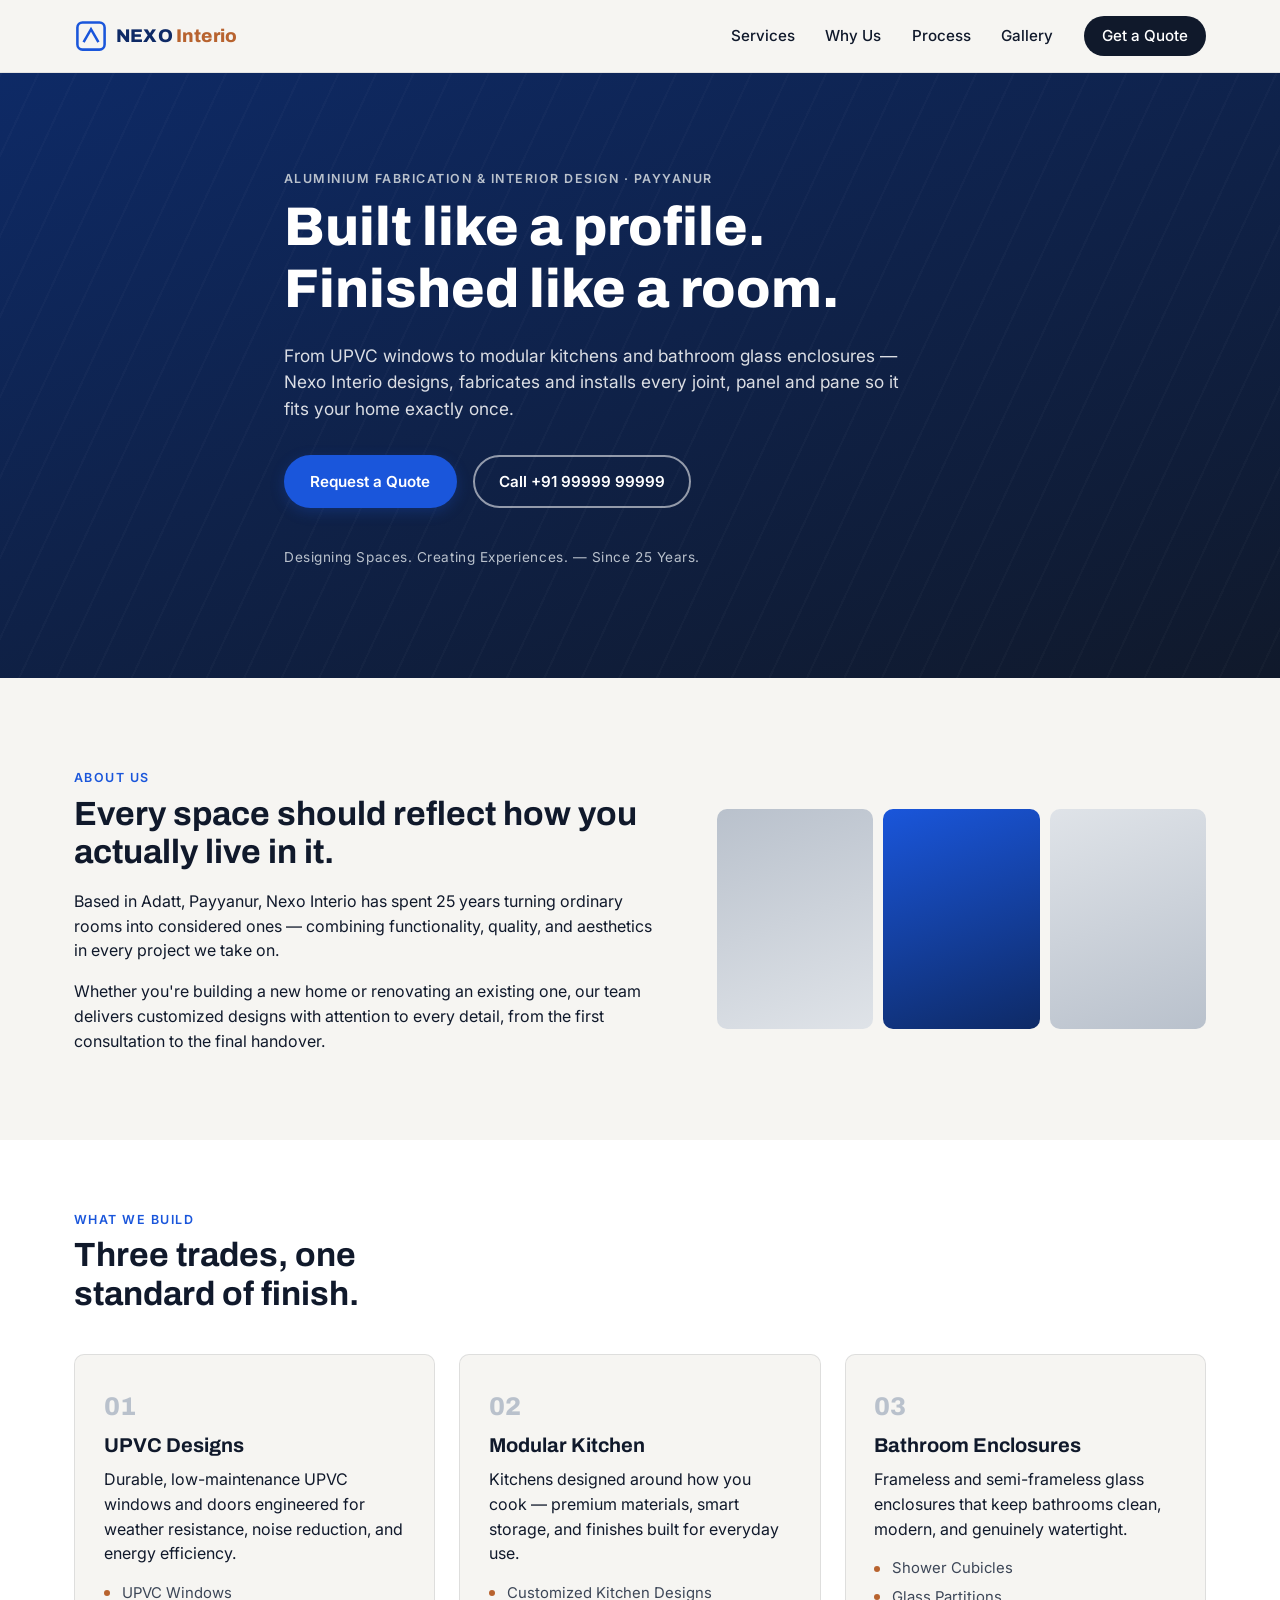
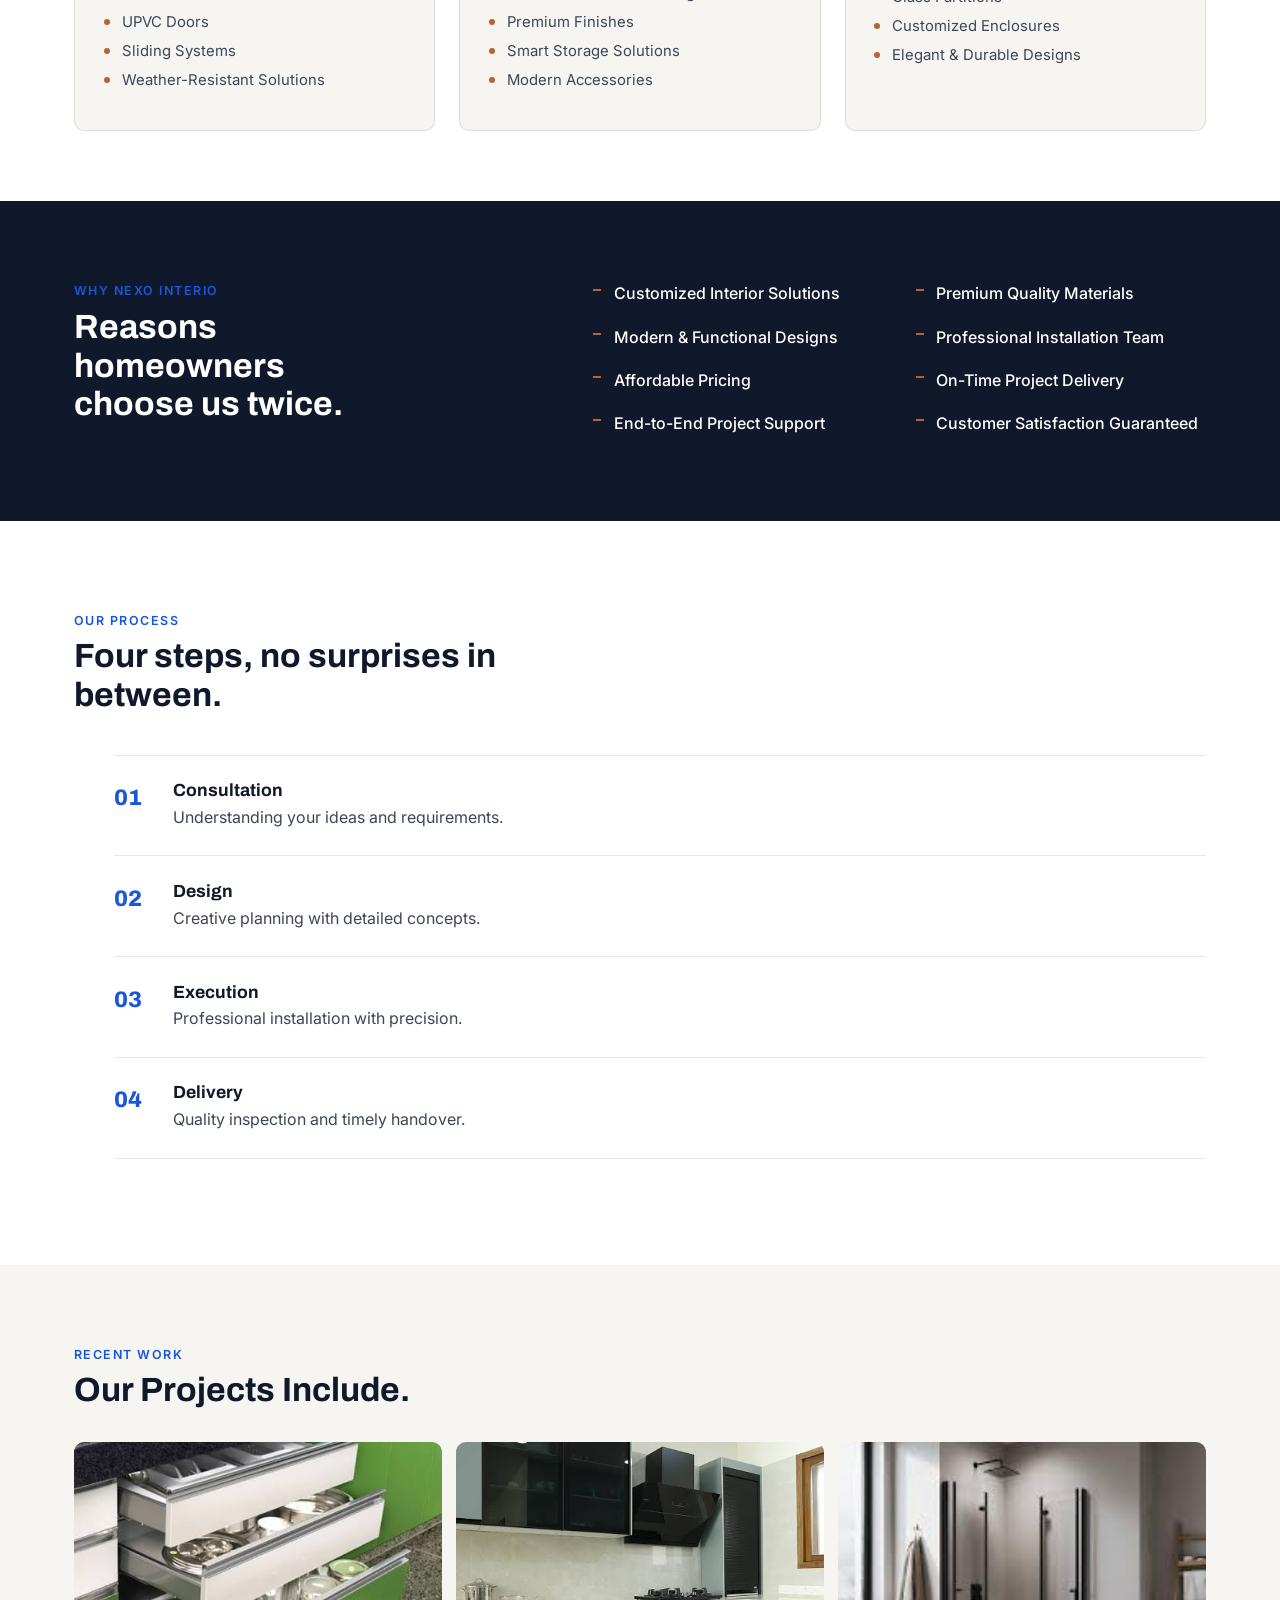
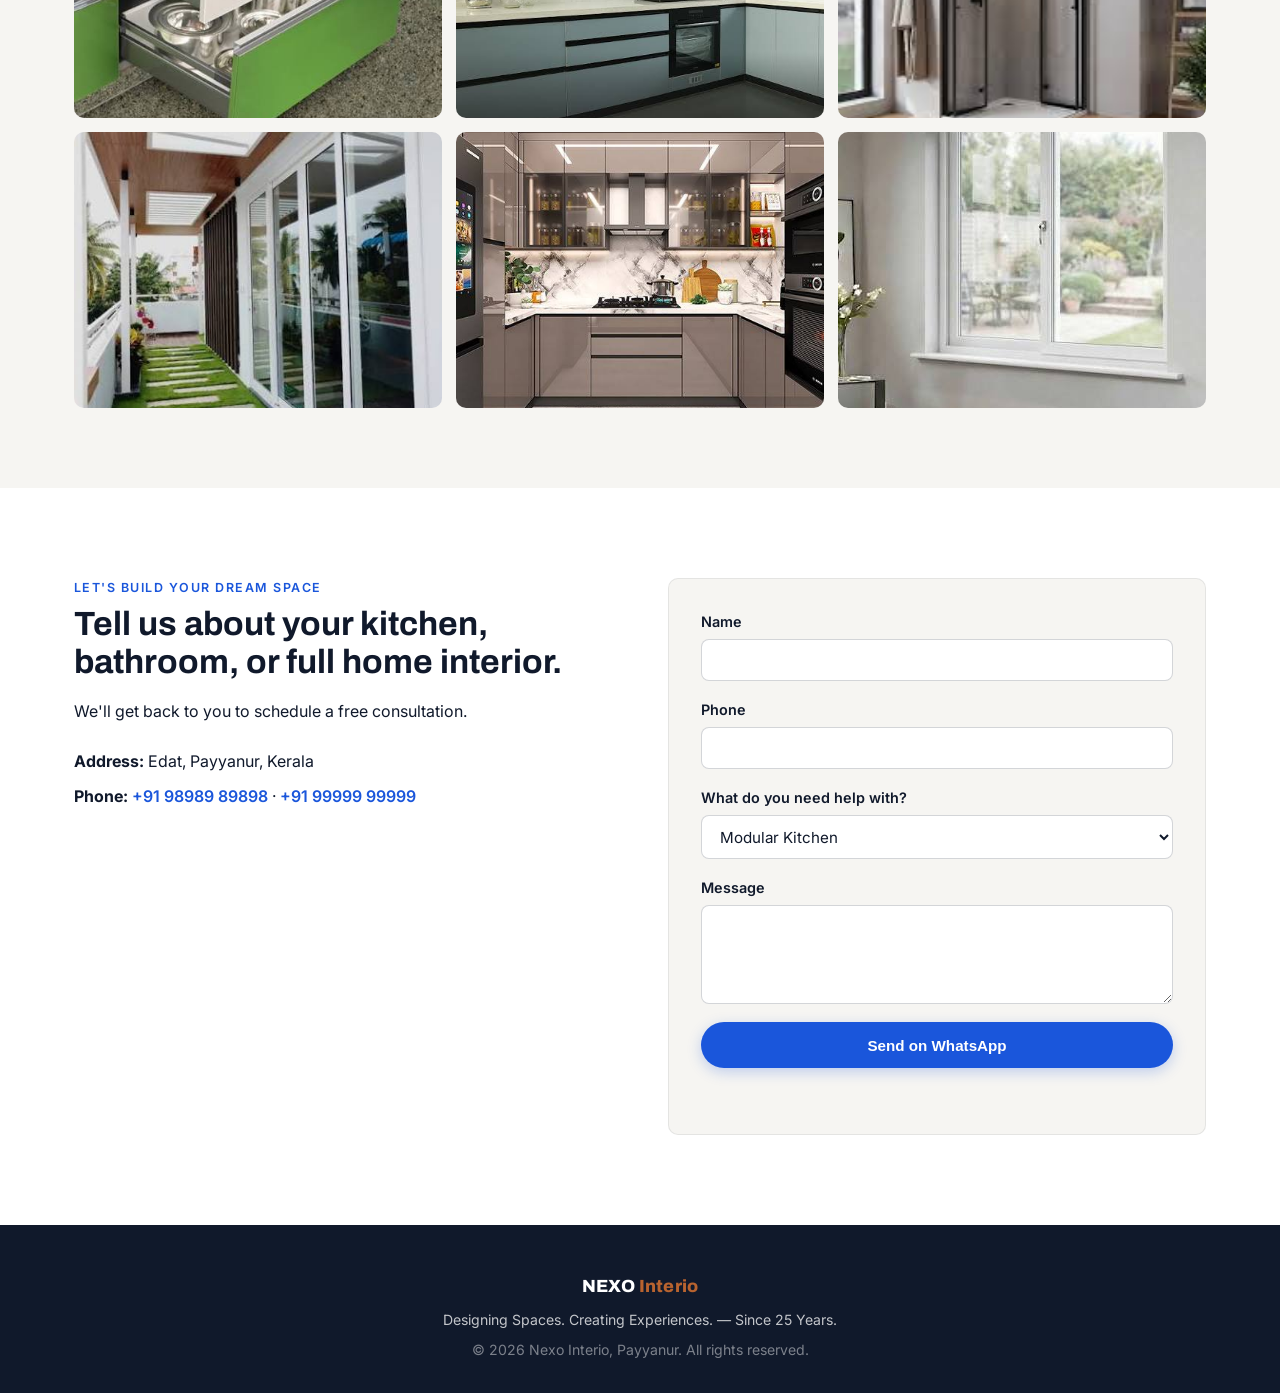
==== index.html @ c97030e2 "initial commit" ====
<!DOCTYPE html>
<html lang="en">

<head>
    <meta charset="UTF-8">
    <meta name="viewport" content="width=device-width, initial-scale=1.0">
    <title>Nexo Interio | Aluminium Fabrication &amp; Interior Solutions, Payyanur</title>
    <meta name="description"
        content="Nexo Interio — UPVC windows &amp; doors, modular kitchens, and bathroom glass enclosures in Payyanur, Kerala. Designing spaces, creating experiences.">
    <link rel="preconnect" href="https://fonts.googleapis.com">
    <link rel="preconnect" href="https://fonts.gstatic.com" crossorigin>
    <link
        href="https://fonts.googleapis.com/css2?family=Archivo:wght@500;700;800&family=Inter:wght@400;500;600&display=swap"
        rel="stylesheet">
    <link rel="stylesheet" href="style.css">
</head>

<body>


    <header class="site-header" id="top">
        <div class="wrap header-inner">
            <a href="#top" class="brand">
                <span class="brand-mark" aria-hidden="true">
                    <svg viewBox="0 0 40 40" width="34" height="34">
                        <rect x="4" y="4" width="32" height="32" rx="6" fill="none" stroke="currentColor"
                            stroke-width="3" />
                        <path d="M12 26 L20 12 L28 26" fill="none" stroke="currentColor" stroke-width="3"
                            stroke-linecap="square" />
                    </svg>
                </span>
                <span class="brand-word">NEXO <em>Interio</em></span>
            </a>

            <nav class="main-nav" id="mainNav">
                <a href="#services">Services</a>
                <a href="#why">Why Us</a>
                <a href="#process">Process</a>
                <a href="#gallery">Gallery</a>
                <a href="#contact" class="nav-cta">Get a Quote</a>
            </nav>

            <button class="nav-toggle" id="navToggle" aria-label="Open menu" aria-expanded="false">
                <span></span><span></span><span></span>
            </button>
        </div>
    </header>


    <section class="hero">
        <div class="hero-extrusion" aria-hidden="true"></div>
        <div class="wrap hero-inner">
            <p class="eyebrow">Aluminium Fabrication &amp; Interior Design · Payyanur</p>
            <h1>Built like a profile.<br>Finished like a room.</h1>
            <p class="hero-sub">From UPVC windows to modular kitchens and bathroom glass enclosures — Nexo Interio
                designs, fabricates and installs every joint, panel and pane so it fits your home exactly once.</p>
            <div class="hero-actions">
                <a href="#contact" class="btn btn-primary">Request a Quote</a>
                <a href="tel:+919999999999" class="btn btn-ghost">Call +91 99999 99999</a>
            </div>
            <p class="hero-tag">Designing Spaces. Creating Experiences. — Since 25 Years.</p>
        </div>
    </section>




    <section class="about" id="about">
        <div class="wrap">
            <div class="about-grid">
                <div class="about-text">
                    <p class="eyebrow">About Us</p>
                    <h2>Every space should reflect how you actually live in it.</h2>
                    <p>Based in Adatt, Payyanur, Nexo Interio has spent 25 years turning ordinary rooms into considered
                        ones — combining functionality, quality, and aesthetics in every project we take on.</p>
                    <p>Whether you're building a new home or renovating an existing one, our team delivers customized
                        designs with attention to every detail, from the first consultation to the final handover.</p>
                </div>
                <div class="about-strip" aria-hidden="true">
                    <div class="strip-block"></div>
                    <div class="strip-block"></div>
                    <div class="strip-block"></div>
                </div>
            </div>
        </div>
    </section>


    <section class="services" id="services">
        <div class="wrap">
            <p class="eyebrow">What We Build</p>
            <h2>Three trades, one standard of finish.</h2>

            <div class="service-cards">
                <article class="service-card">
                    <span class="service-index">01</span>
                    <h3>UPVC Designs</h3>
                    <p>Durable, low-maintenance UPVC windows and doors engineered for weather resistance, noise
                        reduction, and energy efficiency.</p>
                    <ul>
                        <li>UPVC Windows</li>
                        <li>UPVC Doors</li>
                        <li>Sliding Systems</li>
                        <li>Weather-Resistant Solutions</li>
                    </ul>
                </article>

                <article class="service-card">
                    <span class="service-index">02</span>
                    <h3>Modular Kitchen</h3>
                    <p>Kitchens designed around how you cook — premium materials, smart storage, and finishes built for
                        everyday use.</p>
                    <ul>
                        <li>Customized Kitchen Designs</li>
                        <li>Premium Finishes</li>
                        <li>Smart Storage Solutions</li>
                        <li>Modern Accessories</li>
                    </ul>
                </article>

                <article class="service-card">
                    <span class="service-index">03</span>
                    <h3>Bathroom Enclosures</h3>
                    <p>Frameless and semi-frameless glass enclosures that keep bathrooms clean, modern, and genuinely
                        watertight.</p>
                    <ul>
                        <li>Shower Cubicles</li>
                        <li>Glass Partitions</li>
                        <li>Customized Enclosures</li>
                        <li>Elegant &amp; Durable Designs</li>
                    </ul>
                </article>
            </div>
        </div>
    </section>


    <section class="why" id="why">
        <div class="wrap why-grid">
            <div>
                <p class="eyebrow">Why Nexo Interio</p>
                <h2>Reasons homeowners choose us twice.</h2>
            </div>
            <ul class="why-list">
                <li>Customized Interior Solutions</li>
                <li>Premium Quality Materials</li>
                <li>Modern &amp; Functional Designs</li>
                <li>Professional Installation Team</li>
                <li>Affordable Pricing</li>
                <li>On-Time Project Delivery</li>
                <li>End-to-End Project Support</li>
                <li>Customer Satisfaction Guaranteed</li>
            </ul>
        </div>
    </section>


    <section class="process" id="process">
        <div class="wrap">
            <p class="eyebrow">Our Process</p>
            <h2>Four steps, no surprises in between.</h2>
            <ol class="process-list">
                <li>
                    <span class="process-num">01</span>
                    <div>
                        <h3>Consultation</h3>
                        <p>Understanding your ideas and requirements.</p>
                    </div>
                </li>
                <li>
                    <span class="process-num">02</span>
                    <div>
                        <h3>Design</h3>
                        <p>Creative planning with detailed concepts.</p>
                    </div>
                </li>
                <li>
                    <span class="process-num">03</span>
                    <div>
                        <h3>Execution</h3>
                        <p>Professional installation with precision.</p>
                    </div>
                </li>
                <li>
                    <span class="process-num">04</span>
                    <div>
                        <h3>Delivery</h3>
                        <p>Quality inspection and timely handover.</p>
                    </div>
                </li>
            </ol>
        </div>
    </section>


    <section class="gallery" id="gallery">
        <div class="wrap">
            <p class="eyebrow">Recent Work</p>
            <h2>Our Projects Include.</h2>
            <div class="gallery-grid">
                <div class="gallery-item"><img src="assets/images/acccessories.jpeg"
                        alt="UPVC sliding window installation" loading="lazy"></div>
                <div class="gallery-item"><img src="assets/images/modularkitchen.jpeg"
                        alt="Frameless glass shower enclosure" loading="lazy"></div>
                <div class="gallery-item"><img src="assets/images/showerCubicle.jpeg"
                        alt="Modular kitchen with island counter" loading="lazy"></div>
                <div class="gallery-item"><img src="assets/images/slidingdooor.jpeg"
                        alt="UPVC door with matte black hardware" loading="lazy"></div>
                <div class="gallery-item"><img src="assets/images/smartKitxchen.jpeg"
                        alt="Bathroom glass partition detail" loading="lazy"></div>
                <div class="gallery-item"><img src="assets/images/slidigw.jpeg"
                        alt="Kitchen storage and drawer hardware" loading="lazy"></div>
            </div>

        </div>
    </section>


    <section class="contact" id="contact">
        <div class="wrap contact-grid">
            <div class="contact-text">
                <p class="eyebrow">Let's Build Your Dream Space</p>
                <h2>Tell us about your kitchen, bathroom, or full home interior.</h2>
                <p>We'll get back to you to schedule a free consultation.</p>
                <ul class="contact-details">
                    <li><strong>Address:</strong> Edat, Payyanur, Kerala</li>
                    <li><strong>Phone:</strong> <a href="tel:+919898989898">+91 98989 89898</a> · <a
                            href="tel:+919999999999">+91 99999 99999</a></li>
                </ul>
            </div>

            <form class="contact-form" id="contactForm">
                <label>
                    Name
                    <input type="text" name="name" required>
                </label>
                <label>
                    Phone
                    <input type="tel" name="phone" required>
                </label>
                <label>
                    What do you need help with?
                    <select name="service">
                        <option>Modular Kitchen</option>
                        <option>UPVC Windows / Doors</option>
                        <option>Bathroom Enclosure</option>
                        <option>Full Home Interior</option>
                        <option>Aluminium works</option>
                        <option>Fabrication Work</option>
                    </select>
                </label>
                <label>
                    Message
                    <textarea name="message" rows="4"></textarea>
                </label>
                <button type="submit" class="btn btn-primary">Send on WhatsApp</button>
                <p class="form-note" id="formNote"></p>
            </form>
        </div>
    </section>


    <footer class="site-footer">
        <div class="wrap footer-inner">
            <span class="brand-word">NEXO <em>Interio</em></span>
            <p>Designing Spaces. Creating Experiences. — Since 25 Years.</p>
            <p class="footer-copy">&copy; <span id="year"></span> Nexo Interio, Payyanur. All rights reserved.</p>
        </div>
    </footer>

    <script src="script.js"></script>
</body>

</html>
---- style.css ----
:root {
    --ink: #10192B;
    --blue: #1A56DB;
    --blue-deep: #0E2A66;
    --silver: #B9C1CC;
    --paper: #F6F5F2;
    --copper: #B8632F;

    --font-display: 'Archivo', sans-serif;
    --font-body: 'Inter', sans-serif;

    --wrap: 1180px;
    --radius: 10px;
}

*,
*::before,
*::after {
    box-sizing: border-box;
}

html {
    scroll-behavior: smooth;

}

body {
    margin: 0;
    font-family: var(--font-body);
    color: var(--ink);
    background: var(--paper);
    line-height: 1.55;

}

img {
    max-width: 100%;
    display: block;
    height: auto;
}

a {
    color: inherit;
}

ul {
    margin: 0;
    padding: 0;
    list-style: none;
}

h1,
h2,
h3 {
    font-family: var(--font-display);
    line-height: 1.15;
    margin: 0 0 .5em;
}

p {
    margin: 0 0 1em;
}

.wrap {
    max-width: var(--wrap);
    margin: 0 auto;
    padding: 0 24px;
    width: 100%;
}

.eyebrow {
    text-transform: uppercase;
    letter-spacing: .12em;
    font-size: .78rem;
    font-weight: 600;
    color: var(--blue);
    margin-bottom: .6em;
}


@media (prefers-reduced-motion: reduce) {
    html {
        scroll-behavior: auto;
    }

    * {
        animation: none !important;
        transition: none !important;
    }
}


.btn {
    display: inline-flex;
    align-items: center;
    justify-content: center;
    gap: .5em;
    padding: .85em 1.6em;
    border-radius: 999px;
    font-weight: 600;
    font-size: .95rem;
    text-decoration: none;
    border: 2px solid transparent;
    cursor: pointer;
    transition: all .25s cubic-bezier(0.16, 1, 0.3, 1);
}

.btn:focus-visible {
    outline: 3px solid var(--copper);
    outline-offset: 2px;
}

.btn-primary {
    background: var(--blue);
    color: #fff;
    box-shadow: 0 4px 14px rgba(26, 86, 219, 0.25);
}

.btn-primary:hover {
    background: var(--blue-deep);
    transform: translateY(-2px);
    box-shadow: 0 6px 20px rgba(26, 86, 219, 0.4);
}

.btn-primary:active {
    transform: translateY(0);
}

.btn-ghost {
    border-color: rgba(255, 255, 255, .55);
    color: #fff;
}

.btn-ghost:hover {
    background: rgba(255, 255, 255, .12);
    transform: translateY(-2px);
}


.site-header {
    position: sticky;
    top: 0;
    z-index: 1000;
    background: rgba(246, 245, 242, .92);
    backdrop-filter: blur(8px);
    border-bottom: 1px solid rgba(16, 25, 43, .08);
    transition: padding .3s ease;
}

.header-inner {
    display: flex;
    align-items: center;
    justify-content: space-between;
    height: 72px;
}

.brand {
    display: flex;
    align-items: center;
    gap: .5em;
    text-decoration: none;
    color: var(--blue-deep);
    transition: transform .2s ease;
}

.brand:hover {
    transform: scale(1.02);
}

.brand-mark {
    display: flex;
    color: var(--blue);
}

.brand-word {
    font-family: var(--font-display);
    font-weight: 800;
    font-size: 1.15rem;
    letter-spacing: .01em;
}

.brand-word em {
    font-style: normal;
    color: var(--copper);
}

.main-nav {
    display: flex;
    align-items: center;
    gap: 2em;
    font-weight: 500;
    font-size: .95rem;
}

.main-nav a {
    text-decoration: none;
}

.main-nav a:not(.nav-cta) {
    position: relative;
}

.main-nav a:not(.nav-cta)::after {
    content: '';
    position: absolute;
    left: 0;
    right: 0;
    bottom: -6px;
    height: 2px;
    background: var(--copper);
    transform: scaleX(0);
    transform-origin: left;
    transition: transform .2s ease;
}

.main-nav a:not(.nav-cta):hover::after {
    transform: scaleX(1);
}

.nav-cta {
    background: var(--ink);
    color: #fff;
    padding: .55em 1.2em;
    border-radius: 999px;
    transition: background .2s ease, transform .2s ease;
}

.nav-cta:hover {
    background: var(--blue-deep);
    transform: translateY(-1px);
}

.nav-toggle {
    display: none;
    flex-direction: column;
    justify-content: center;
    gap: 5px;
    width: 40px;
    height: 40px;
    background: none;
    border: none;
    cursor: pointer;
}

.nav-toggle span {
    display: block;
    height: 2px;
    background: var(--ink);
    border-radius: 2px;
    transition: transform .2s ease, opacity .2s ease;
}


.nav-toggle[aria-expanded="true"] span:nth-child(1) {
    transform: translateY(7px) rotate(45deg);
}

.nav-toggle[aria-expanded="true"] span:nth-child(2) {
    opacity: 0;
}

.nav-toggle[aria-expanded="true"] span:nth-child(3) {
    transform: translateY(-7px) rotate(-45deg);
}

.hero {
    position: relative;
    background: linear-gradient(160deg, var(--blue-deep) 0%, var(--ink) 100%);
    color: #fff;
    overflow: hidden;
    padding: 96px 0 110px;
}

.hero-extrusion {
    position: absolute;
    inset: 0;
    pointer-events: none;
    opacity: .4;
    background:
        repeating-linear-gradient(115deg,
            rgba(255, 255, 255, .05) 0px,
            rgba(255, 255, 255, .05) 2px,
            transparent 2px,
            transparent 34px);
    animation: bgShift 15s linear infinite alternate;
}

@keyframes bgShift {
    0% {
        transform: translateY(0);
    }

    100% {
        transform: translateY(-15px);
    }
}

.hero-inner {
    position: relative;
    max-width: 760px;
    animation: fadeInUp 0.8s ease-out;
}

.hero .eyebrow {
    color: var(--silver);
}

.hero h1 {
    font-size: clamp(2.1rem, 5vw, 3.4rem);
    font-weight: 800;
    margin-bottom: .4em;
}

.hero-sub {
    font-size: 1.08rem;
    color: rgba(255, 255, 255, .85);
    max-width: 56ch;
}

.hero-actions {
    display: flex;
    flex-wrap: wrap;
    gap: 1em;
    margin: 2em 0 2.4em;
}

.hero-tag {
    font-size: .85rem;
    color: var(--silver);
    letter-spacing: .04em;
    margin: 0;
}

.about {
    padding: 90px 0 70px;
}

.about-grid {
    display: grid;
    grid-template-columns: 1.2fr 1fr;
    gap: 3.5em;
    align-items: center;
}

.about-text h2 {
    font-size: clamp(1.6rem, 3vw, 2.1rem);
}

.about-strip {
    display: grid;
    grid-template-columns: repeat(3, 1fr);
    gap: 10px;
    height: 220px;
}

.strip-block {
    border-radius: var(--radius);
    background: linear-gradient(160deg, var(--silver), #dfe3e8);
    transition: transform 0.3s ease;
}

.strip-block:hover {
    transform: translateY(-5px);
}

.strip-block:nth-child(2) {
    background: linear-gradient(160deg, var(--blue), var(--blue-deep));
}

.strip-block:nth-child(3) {
    background: linear-gradient(160deg, #dfe3e8, var(--silver));
}

.services {
    padding: 70px 0;
    background: #fff;
}

.services h2 {
    font-size: clamp(1.6rem, 3vw, 2.1rem);
    max-width: 20ch;
}

.service-cards {
    display: grid;
    grid-template-columns: repeat(3, 1fr);
    gap: 24px;
    margin-top: 2.5em;
}

.service-card {
    border: 1px solid rgba(16, 25, 43, .1);
    border-radius: var(--radius);
    padding: 2em 1.8em;
    background: var(--paper);
    transition: all .3s cubic-bezier(0.16, 1, 0.3, 1);
}

.service-card:hover {
    border-color: var(--blue);
    transform: translateY(-6px);
    box-shadow: 0 12px 24px rgba(16, 25, 43, 0.08);
}

.service-index {
    font-family: var(--font-display);
    font-weight: 800;
    font-size: 1.6rem;
    color: var(--silver);
    display: block;
    margin-bottom: .3em;
    transition: color .3s ease;
}

.service-card:hover .service-index {
    color: var(--blue);
}

.service-card h3 {
    font-size: 1.25rem;
}

.service-card ul {
    margin-top: 1em;
}

.service-card li {
    padding-left: 1.2em;
    position: relative;
    margin-bottom: .4em;
    font-size: .93rem;
    color: #3c4657;
}

.service-card li::before {
    content: '';
    position: absolute;
    left: 0;
    top: .55em;
    width: 6px;
    height: 6px;
    background: var(--copper);
    border-radius: 50%;
}

.why {
    padding: 80px 0;
    background: var(--ink);
    color: #fff;
}

.why-grid {
    display: grid;
    grid-template-columns: 1fr 1.3fr;
    gap: 3em;
}

.why h2 {
    font-size: clamp(1.6rem, 3vw, 2.1rem);
    max-width: 14ch;
}

.why-list {
    display: grid;
    grid-template-columns: repeat(2, 1fr);
    gap: .9em 2em;
}

.why-list li {
    padding-left: 1.3em;
    position: relative;
    font-weight: 500;
    transition: transform .2s ease;
}

.why-list li:hover {
    transform: translateX(4px);
    color: #fff;
}

.why-list li::before {
    content: '';
    position: absolute;
    left: 0;
    top: .5em;
    width: 8px;
    height: 2px;
    background: var(--copper);
}

.process {
    padding: 90px 0;
    background: #fff;
}

.process h2 {
    font-size: clamp(1.6rem, 3vw, 2.1rem);
    max-width: 22ch;
}

.process-list {
    margin-top: 2.5em;
    display: grid;
    gap: 0;
}

.process-list li {
    display: flex;
    gap: 1.6em;
    align-items: flex-start;
    padding: 1.6em 0;
    border-top: 1px solid rgba(16, 25, 43, .1);
    transition: background .2s ease, padding-left .2s ease;
}

.process-list li:hover {
    background: rgba(246, 245, 242, 0.5);
    padding-left: 10px;
}

.process-list li:last-child {
    border-bottom: 1px solid rgba(16, 25, 43, .1);
}

.process-num {
    font-family: var(--font-display);
    font-weight: 800;
    color: var(--blue);
    font-size: 1.4rem;
    min-width: 2.4ch;
}

.process-list h3 {
    font-size: 1.1rem;
    margin-bottom: .2em;
}

.process-list p {
    margin: 0;
    color: #3c4657;
}

.gallery {
    padding: 80px 0;
    background: var(--paper);
}

.gallery h2 {
    font-size: clamp(1.6rem, 3vw, 2.1rem);
}

.gallery-grid {
    margin-top: 2em;
    display: grid;
    grid-template-columns: repeat(3, 1fr);
    gap: 14px;
}

.gallery-item {
    aspect-ratio: 4 / 3;
    border-radius: var(--radius);
    overflow: hidden;
    background: var(--silver);
}

.gallery-item img {
    width: 100%;
    height: 100%;
    object-fit: cover;
    transition: transform 0.4s ease;
}

.gallery-item:hover img {
    transform: scale(1.05);
}

.gallery-note {
    margin-top: 1.4em;
    font-size: .85rem;
    color: #6b7280;
}

.gallery-note code {
    background: #eceae4;
    padding: .1em .4em;
    border-radius: 4px;
}

.contact {
    padding: 90px 0;
    background: #fff;
}

.contact-grid {
    display: grid;
    grid-template-columns: 1fr 1fr;
    gap: 3.5em;
}

.contact-text h2 {
    font-size: clamp(1.6rem, 3vw, 2.1rem);
}

.contact-details {
    margin-top: 1.6em;
}

.contact-details li {
    margin-bottom: .6em;
}

.contact-details a {
    text-decoration: none;
    color: var(--blue);
    font-weight: 600;
}

.contact-form {
    display: grid;
    gap: 1.1em;
    background: var(--paper);
    padding: 2em;
    border-radius: var(--radius);
    border: 1px solid rgba(16, 25, 43, .08);
}

.contact-form label {
    display: grid;
    gap: .4em;
    font-size: .9rem;
    font-weight: 600;
    color: var(--ink);
}

.contact-form input,
.contact-form select,
.contact-form textarea {
    font-family: var(--font-body);
    font-size: .95rem;
    padding: .7em .9em;
    border-radius: 8px;
    border: 1px solid rgba(16, 25, 43, .18);
    background: #fff;
    color: var(--ink);
    resize: vertical;
    transition: border-color .2s ease, box-shadow .2s ease;
}

.contact-form input:focus,
.contact-form select:focus,
.contact-form textarea:focus {
    outline: none;
    border-color: var(--blue);
    box-shadow: 0 0 0 3px rgba(26, 86, 219, 0.15);
}

.form-note {
    font-size: .85rem;
    color: var(--blue-deep);
    min-height: 1.2em;
    margin: 0;
}

.site-footer {
    background: var(--ink);
    color: rgba(255, 255, 255, .75);
    padding: 3em 0 2em;
    text-align: center;
}

.footer-inner .brand-word {
    color: #fff;
    font-size: 1.1rem;
}

.footer-inner .brand-word em {
    color: var(--copper);
}

.footer-inner p {
    margin: .6em 0 0;
    font-size: .88rem;
}

.footer-copy {
    opacity: .6;
}

.reveal {
    opacity: 0;
    transform: translateY(24px);
    transition: opacity 0.6s ease-out, transform 0.6s ease-out;
}

.reveal.active {
    opacity: 1;
    transform: translateY(0);
}

@keyframes fadeInUp {
    from {
        opacity: 0;
        transform: translateY(20px);
    }

    to {
        opacity: 1;
        transform: translateY(0);
    }
}

@media (max-width: 900px) {

    .about-grid,
    .why-grid,
    .contact-grid {
        grid-template-columns: 1fr;
        gap: 2em;
    }

    .service-cards {
        grid-template-columns: 1fr 1fr;
    }

    .why-list {
        grid-template-columns: 1fr;
    }

    .gallery-grid {
        grid-template-columns: 1fr 1fr;
    }
}

@media (max-width: 700px) {
    .wrap {
        padding: 0 16px;

    }

    .main-nav {
        position: absolute;
        top: 72px;
        left: 0;
        right: 0;
        background: var(--paper);
        flex-direction: column;
        align-items: flex-start;
        gap: 0;
        padding: 0 20px;
        max-height: 0;
        overflow: hidden;
        border-bottom: 1px solid rgba(16, 25, 43, .08);
        transition: max-height .3s cubic-bezier(0.16, 1, 0.3, 1), padding .3s ease;
    }

    .main-nav.open {
        max-height: 340px;
        padding: 16px 20px 24px;
    }

    .main-nav a {
        padding: .7em 0;
        width: 100%;
        border-bottom: 1px solid rgba(16, 25, 43, .05);
    }

    .nav-cta {
        margin-top: .8em;
        text-align: center;
        border-bottom: none;
    }

    .nav-toggle {
        display: flex;
    }

    .hero {
        padding: 60px 0 70px;
    }

    .about,
    .services,
    .why,
    .process,
    .gallery,
    .contact {
        padding: 50px 0;
    }

    .service-cards {
        grid-template-columns: 1fr;
    }

    .about-strip {
        height: 160px;
    }

    .contact-form {
        padding: 1.25em;
    }
}

@media (max-width: 480px) {
    .gallery-grid {
        grid-template-columns: 1fr;
    }

    .hero-actions {
        flex-direction: column;
    }

    .btn {
        width: 100%;
    }
}
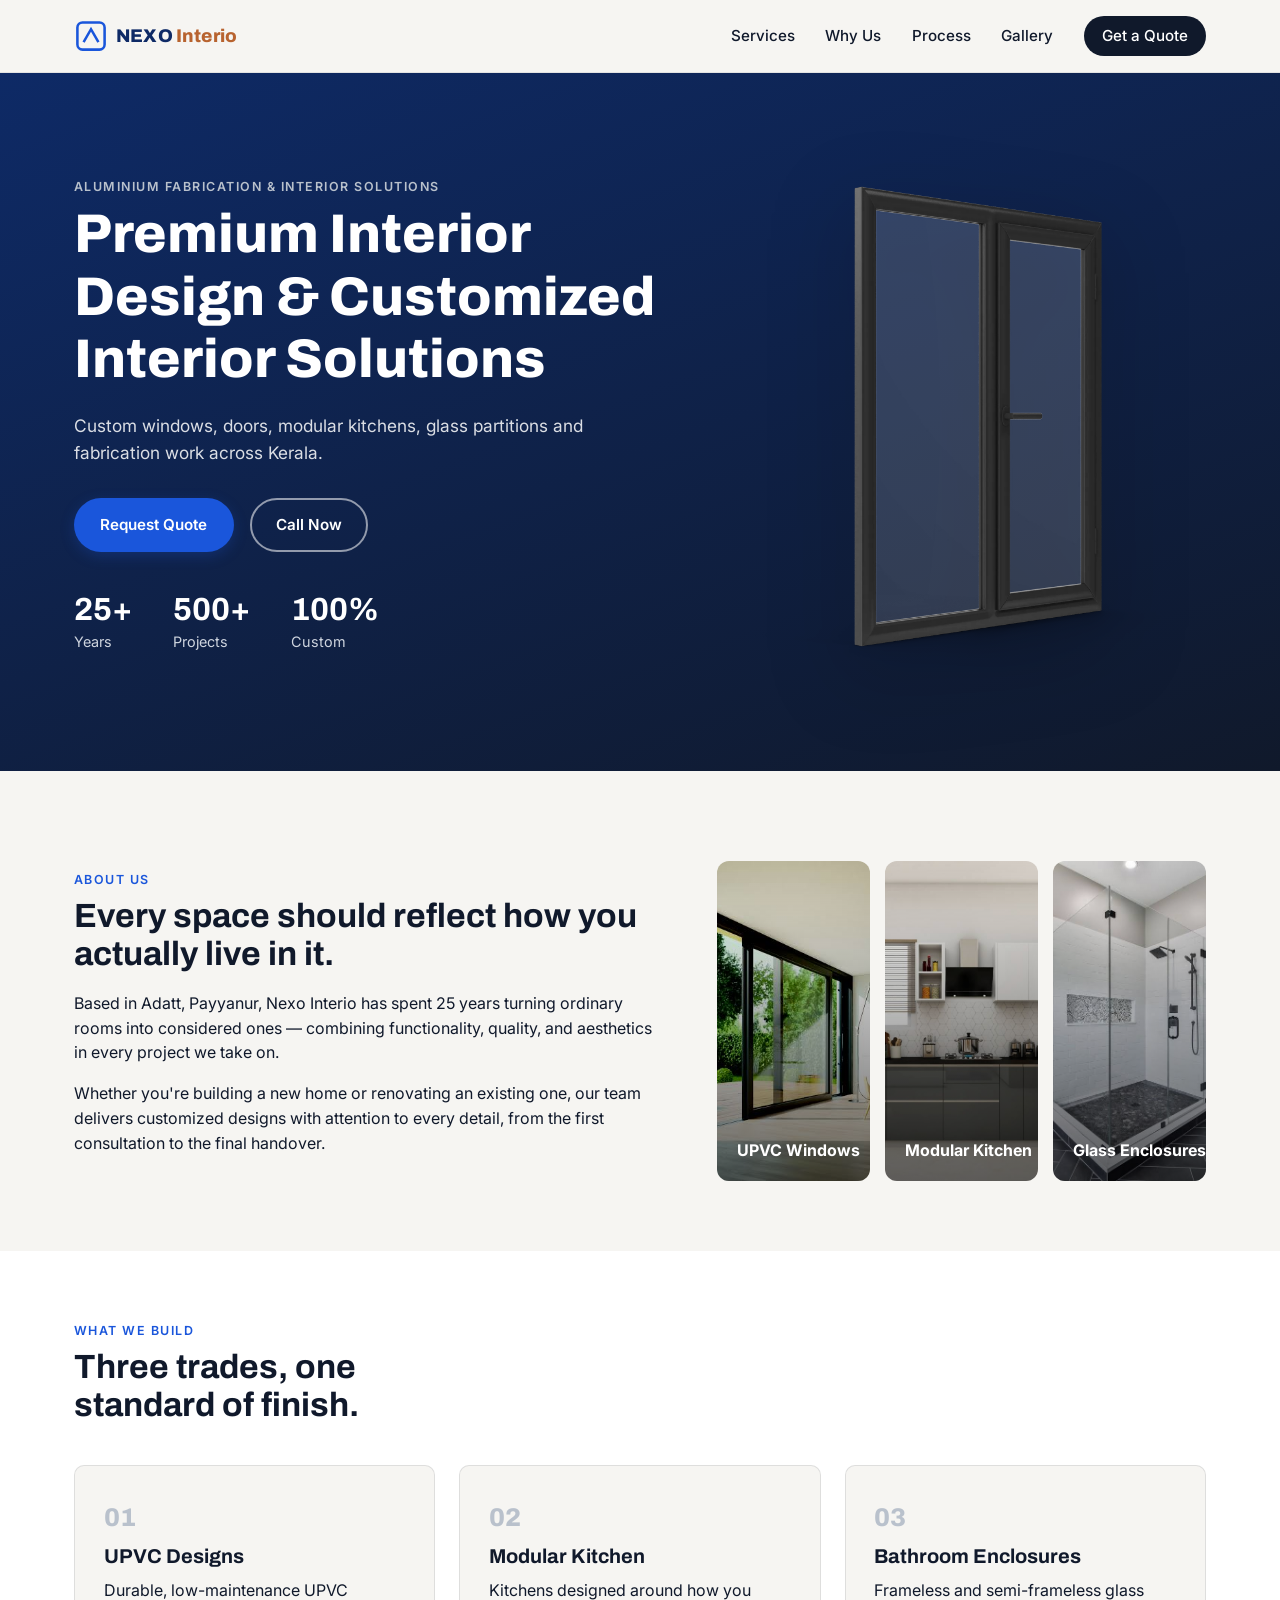
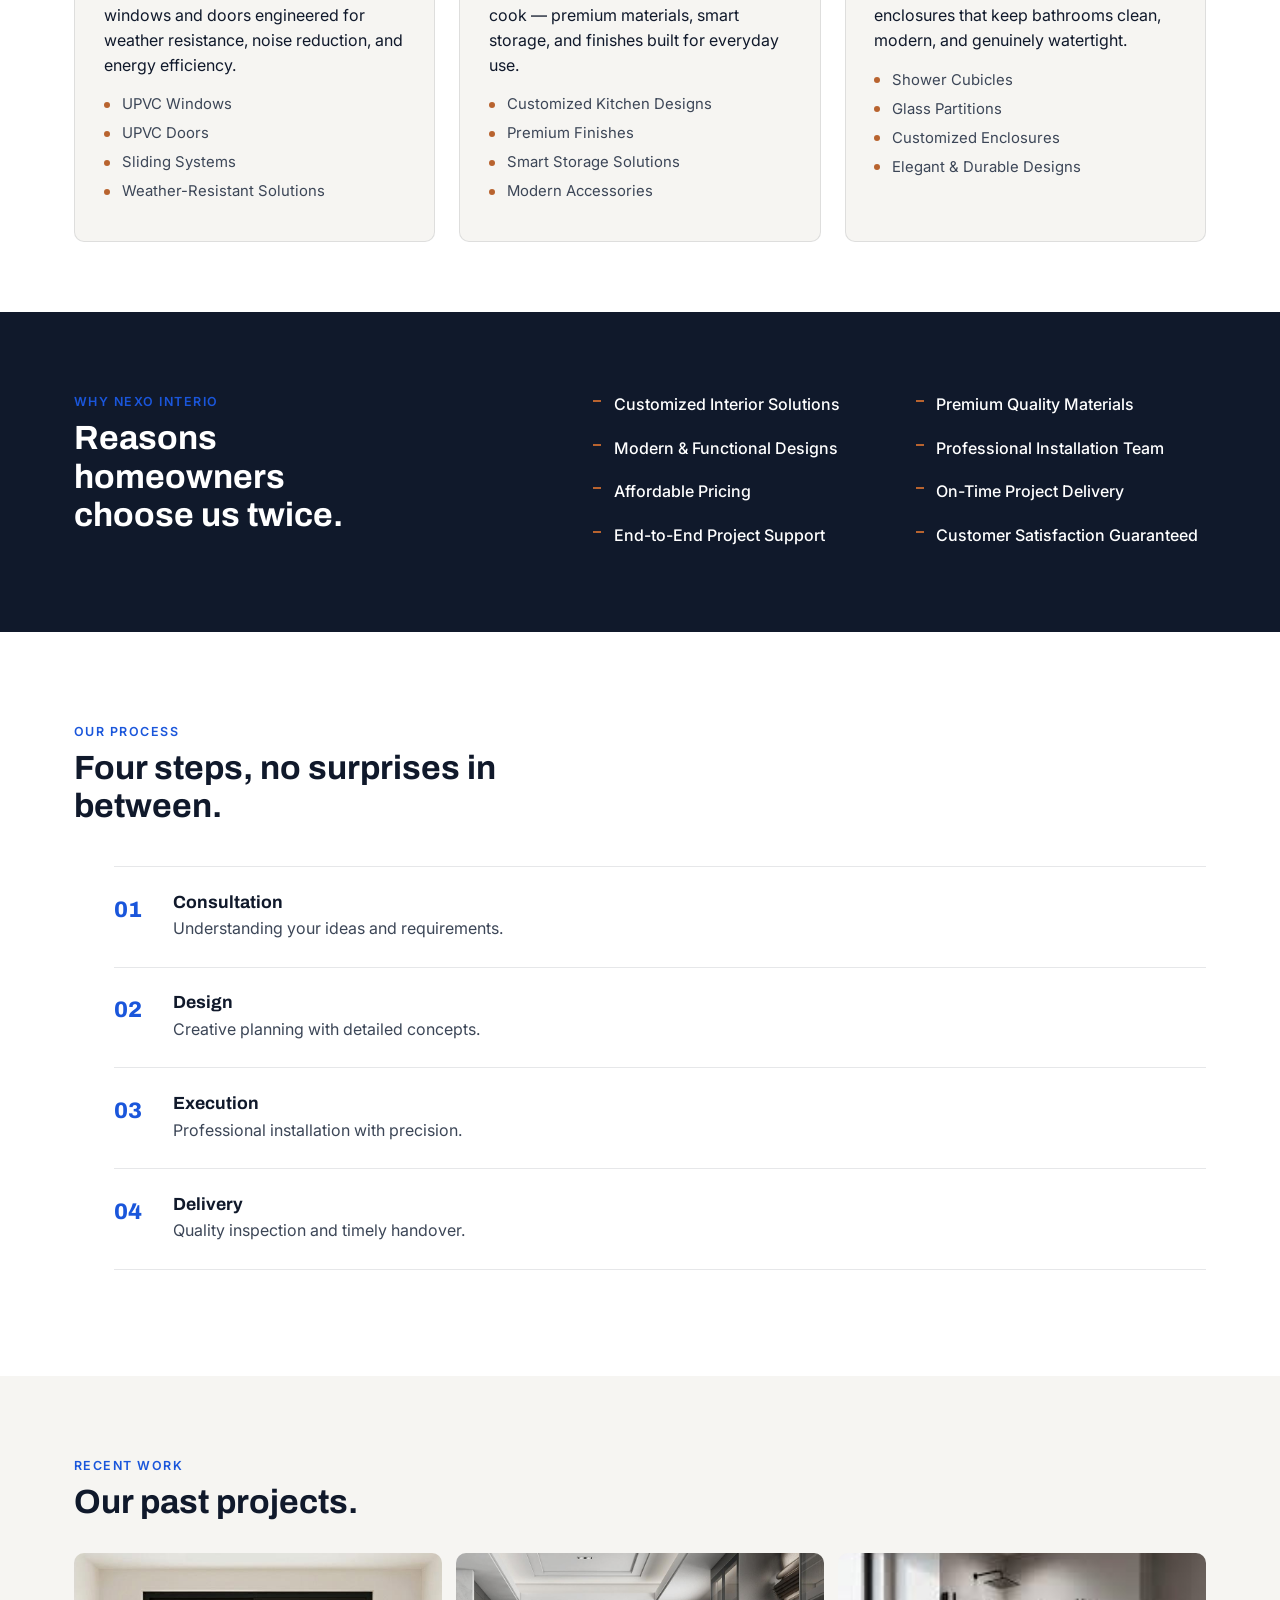
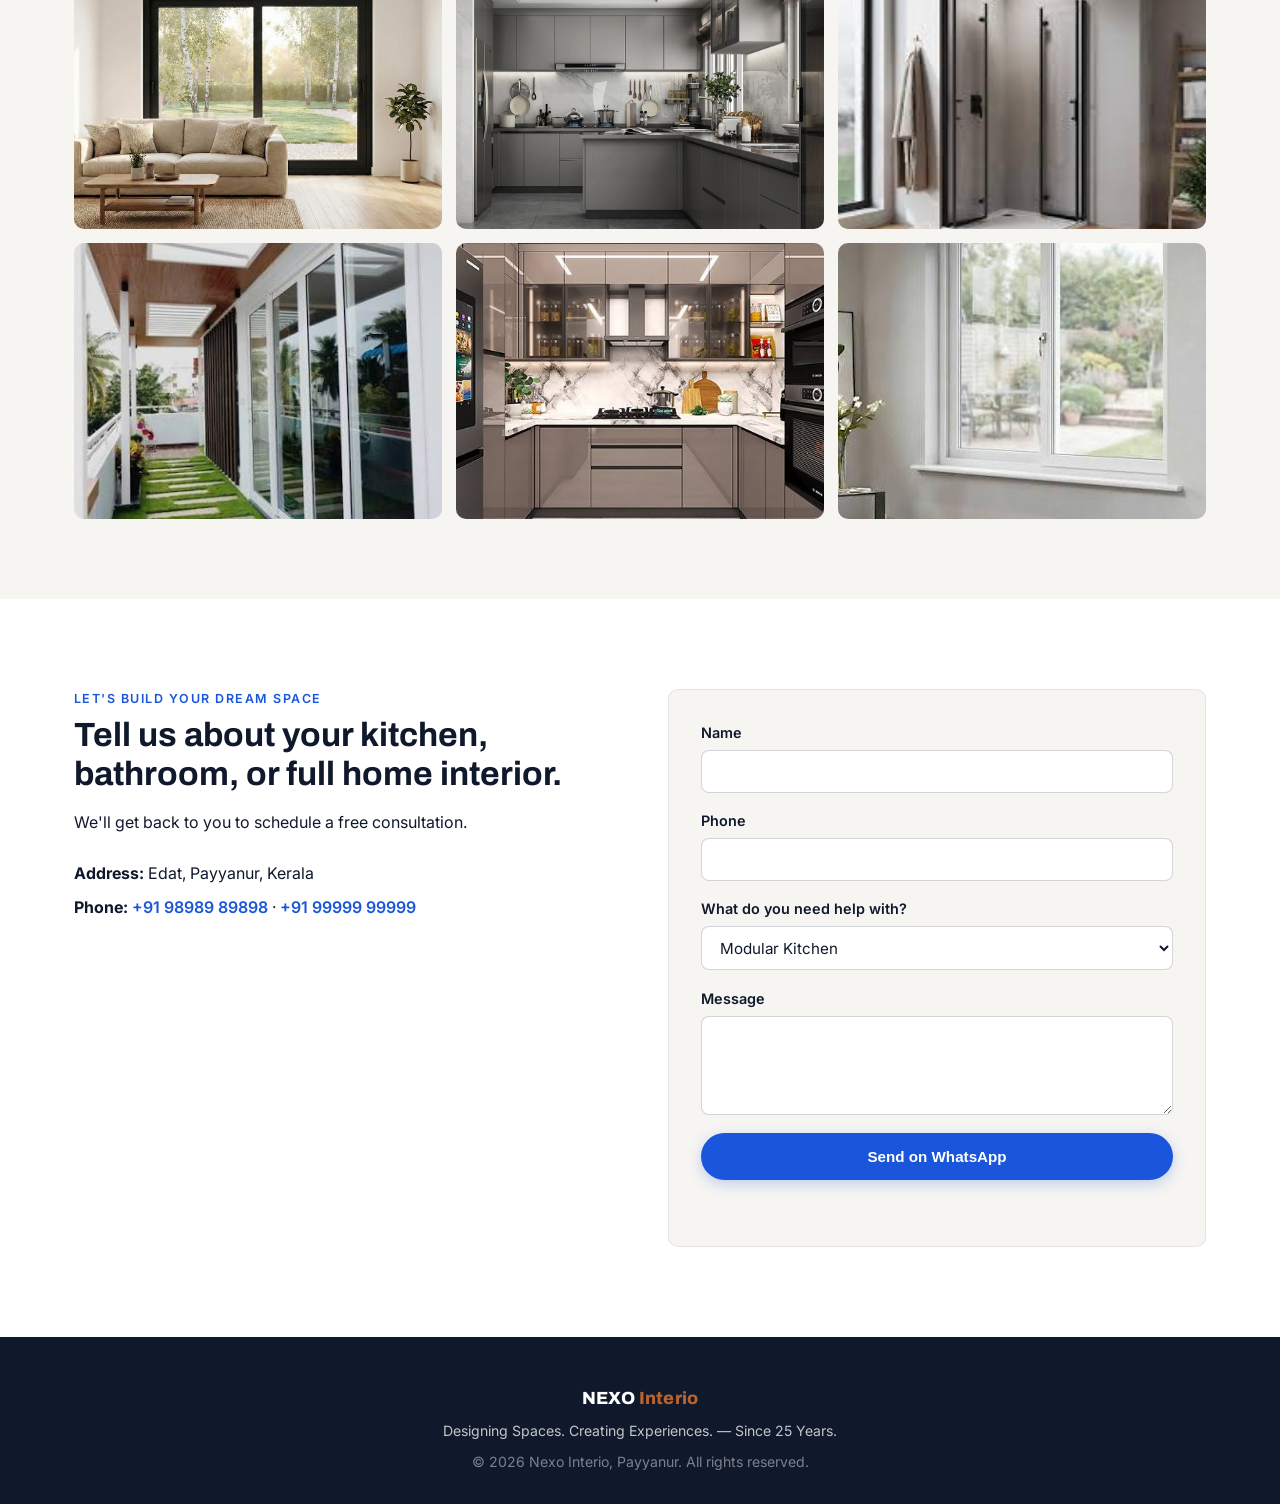
==== commit ce26111f: "feat: card add & Hero" ====
--- a/index.html
+++ b/index.html
@@ -4,15 +4,73 @@
 <head>
     <meta charset="UTF-8">
     <meta name="viewport" content="width=device-width, initial-scale=1.0">
-    <title>Nexo Interio | Aluminium Fabrication &amp; Interior Solutions, Payyanur</title>
+    <title>Nexo Interio | Best Interior Designers & Aluminium Fabrication in Payyanur</title>
+    <meta name="title" content="Nexo Interio | Best Interior Designers & Aluminium Fabrication in Payyanur">
     <meta name="description"
-        content="Nexo Interio — UPVC windows &amp; doors, modular kitchens, and bathroom glass enclosures in Payyanur, Kerala. Designing spaces, creating experiences.">
+        content="Nexo Interio provides premium UPVC windows & doors, modular kitchens, and bathroom glass enclosures in Payyanur, Kannur, Kerala. 25+ years experience. Get a free quote today!">
+    <meta name="keywords"
+        content="Interior designers Payyanur, Modular Kitchen Payyanur, UPVC Windows Kannur, Bathroom glass enclosure Kerala, Aluminium Fabrication Payyanur, Nexo Interio">
+    <meta name="robots" content="index, follow">
+    <link rel="canonical" href="https://nexointerio.com/">
+
+
+    <meta property="og:type" content="website">
+    <meta property="og:url" content="https://nexointerio.com/">
+    <meta property="og:title" content="Nexo Interio | Modular Kitchens & UPVC Solutions in Payyanur">
+    <meta property="og:description"
+        content="Transform your space with premium modular kitchens, UPVC windows, and glass enclosures in Payyanur. 25 years of excellence.">
+    <meta property="og:image" content="assets/images/og-share-image.jpg">
+
+
     <link rel="preconnect" href="https://fonts.googleapis.com">
     <link rel="preconnect" href="https://fonts.gstatic.com" crossorigin>
     <link
         href="https://fonts.googleapis.com/css2?family=Archivo:wght@500;700;800&family=Inter:wght@400;500;600&display=swap"
         rel="stylesheet">
     <link rel="stylesheet" href="style.css">
+
+
+    <script type="application/ld+json">
+    {
+      "@context": "https://schema.org",
+      "@type": "LocalBusiness",
+      "name": "Nexo Interio",
+      "image": "assets/images/logo.png",
+      "@id": "https://nexointerio.com",
+      "url": "https://nexointerio.com",
+      "telephone": "+918891090588",
+      "priceRange": "₹₹",
+      "address": {
+        "@type": "PostalAddress",
+        "streetAddress": "Edat",
+        "addressLocality": "Payyanur",
+        "addressRegion": "KL",
+        "postalCode": "670327",
+        "addressCountry": "IN"
+      },
+      "geo": {
+        "@type": "GeoCoordinates",
+        "latitude": 12.0984,
+        "longitude": 75.2027
+      },
+      "openingHoursSpecification": {
+        "@type": "OpeningHoursSpecification",
+        "dayOfWeek": [
+          "Monday",
+          "Tuesday",
+          "Wednesday",
+          "Thursday",
+          "Friday",
+          "Saturday"
+        ],
+        "opens": "09:00",
+        "closes": "18:00"
+      },
+      "sameAs": [
+        "https://wa.me/918891090588"
+      ]
+    }
+    </script>
 </head>
 
 <body>
@@ -48,18 +106,81 @@
 
 
     <section class="hero">
-        <div class="hero-extrusion" aria-hidden="true"></div>
-        <div class="wrap hero-inner">
-            <p class="eyebrow">Aluminium Fabrication &amp; Interior Design · Payyanur</p>
-            <h1>Built like a profile.<br>Finished like a room.</h1>
-            <p class="hero-sub">From UPVC windows to modular kitchens and bathroom glass enclosures — Nexo Interio
-                designs, fabricates and installs every joint, panel and pane so it fits your home exactly once.</p>
-            <div class="hero-actions">
-                <a href="#contact" class="btn btn-primary">Request a Quote</a>
-                <a href="tel:+919999999999" class="btn btn-ghost">Call +91 99999 99999</a>
-            </div>
-            <p class="hero-tag">Designing Spaces. Creating Experiences. — Since 25 Years.</p>
-        </div>
+
+        <div class="wrap hero-grid">
+
+            <div>
+
+                <p class="eyebrow">
+                    Aluminium Fabrication & Interior Solutions
+                </p>
+
+                <h1>
+                    Premium Interior Design &
+                    Customized Interior Solutions
+                </h1>
+
+                <p class="hero-sub">
+
+                    Custom windows,
+                    doors,
+                    modular kitchens,
+                    glass partitions
+                    and fabrication work
+                    across Kerala.
+
+                </p>
+
+                <div class="hero-actions">
+
+                    <a class="btn btn-primary">
+                        Request Quote
+                    </a>
+
+                    <a class="btn btn-ghost">
+                        Call Now
+                    </a>
+
+                </div>
+
+                <div class="hero-stats">
+
+                    <div>
+
+                        <h3>25+</h3>
+
+                        <span>Years</span>
+
+                    </div>
+
+                    <div>
+
+                        <h3>500+</h3>
+
+                        <span>Projects</span>
+
+                    </div>
+
+                    <div>
+
+                        <h3>100%</h3>
+
+                        <span>Custom</span>
+
+                    </div>
+
+                </div>
+
+            </div>
+
+            <div class="hero-image">
+
+                <img src="assets/images/transparentwindow.webp">
+
+            </div>
+
+        </div>
+
     </section>
 
 
@@ -76,10 +197,25 @@
                     <p>Whether you're building a new home or renovating an existing one, our team delivers customized
                         designs with attention to every detail, from the first consultation to the final handover.</p>
                 </div>
-                <div class="about-strip" aria-hidden="true">
-                    <div class="strip-block"></div>
-                    <div class="strip-block"></div>
-                    <div class="strip-block"></div>
+                <div class="about-strip">
+
+                    <div class="about-card">
+                        <img src="assets/images/living room.jpeg" alt="">
+                        <span>UPVC Windows</span>
+                    </div>
+
+                    <div class="about-card">
+                        <img src="assets/images/modular-kitchen.jpg" alt="">
+                        <span>Modular Kitchen</span>
+                    </div>
+
+
+
+                    <div class="about-card">
+                        <img src="assets/images/bathroom.jpeg" alt="">
+                        <span>Glass Enclosures</span>
+                    </div>
+
                 </div>
             </div>
         </div>
@@ -196,12 +332,12 @@
     <section class="gallery" id="gallery">
         <div class="wrap">
             <p class="eyebrow">Recent Work</p>
-            <h2>Our Projects Include.</h2>
+            <h2>Our past projects.</h2>
             <div class="gallery-grid">
-                <div class="gallery-item"><img src="assets/images/acccessories.jpeg"
-                        alt="UPVC sliding window installation" loading="lazy"></div>
-                <div class="gallery-item"><img src="assets/images/modularkitchen.jpeg"
-                        alt="Frameless glass shower enclosure" loading="lazy"></div>
+                <div class="gallery-item"><img src="assets/images/sliddd.jpeg" alt="UPVC sliding window installation"
+                        loading="lazy"></div>
+                <div class="gallery-item"><img src="assets/images/kitchhh.jpeg" alt="Frameless glass shower enclosure"
+                        loading="lazy"></div>
                 <div class="gallery-item"><img src="assets/images/showerCubicle.jpeg"
                         alt="Modular kitchen with island counter" loading="lazy"></div>
                 <div class="gallery-item"><img src="assets/images/slidingdooor.jpeg"
--- a/style.css
+++ b/style.css
@@ -271,6 +271,53 @@
     padding: 96px 0 110px;
 }
 
+.hero-grid {
+    display: grid;
+    grid-template-columns: 1.2fr 1fr;
+    align-items: center;
+    gap: 50px;
+}
+
+.hero-image img {
+    width: 100%;
+    max-width: 520px;
+    filter: drop-shadow(0 25px 40px rgba(0, 0, 0, .25));
+    animation: float 5s ease-in-out infinite;
+}
+
+.hero-stats {
+    display: flex;
+    gap: 40px;
+    margin-top: 40px;
+}
+
+.hero-stats h3 {
+    font-size: 2rem;
+    color: #fff;
+    margin: 0;
+}
+
+.hero-stats span {
+    color: #cfd5df;
+    font-size: .9rem;
+}
+
+@keyframes float {
+
+    0% {
+        transform: translateY(0);
+    }
+
+    50% {
+        transform: translateY(-10px);
+    }
+
+    100% {
+        transform: translateY(0);
+    }
+
+}
+
 .hero-extrusion {
     position: absolute;
     inset: 0;
@@ -349,26 +396,43 @@
 .about-strip {
     display: grid;
     grid-template-columns: repeat(3, 1fr);
-    gap: 10px;
-    height: 220px;
-}
-
-.strip-block {
-    border-radius: var(--radius);
-    background: linear-gradient(160deg, var(--silver), #dfe3e8);
-    transition: transform 0.3s ease;
-}
-
-.strip-block:hover {
-    transform: translateY(-5px);
-}
-
-.strip-block:nth-child(2) {
-    background: linear-gradient(160deg, var(--blue), var(--blue-deep));
-}
-
-.strip-block:nth-child(3) {
-    background: linear-gradient(160deg, #dfe3e8, var(--silver));
+    gap: 15px;
+}
+
+
+.about-card {
+    position: relative;
+    overflow: hidden;
+    border-radius: 12px;
+    height: 320px;
+    cursor: pointer;
+}
+
+.about-card img {
+    width: 100%;
+    height: 100%;
+    object-fit: cover;
+    transition: .4s;
+}
+
+.about-card::after {
+    content: "";
+    position: absolute;
+    inset: 0;
+    background: linear-gradient(transparent, rgba(0, 0, 0, .6));
+}
+
+.about-card span {
+    position: absolute;
+    left: 20px;
+    bottom: 18px;
+    color: white;
+    font-weight: 700;
+    z-index: 5;
+}
+
+.about-card:hover img {
+    transform: scale(1.08);
 }
 
 .services {
@@ -791,9 +855,22 @@
         grid-template-columns: 1fr;
     }
 
+
+
     .about-strip {
-        height: 160px;
-    }
+        display: grid;
+        grid-template-columns: 1fr;
+        /* Stack images single column on mobile */
+        gap: 16px;
+        height: auto;
+        /* Allow height to auto-expand to fit cards */
+    }
+
+    .about-card {
+        height: 220px;
+        /* Give each image a reasonable height */
+    }
+
 
     .contact-form {
         padding: 1.25em;
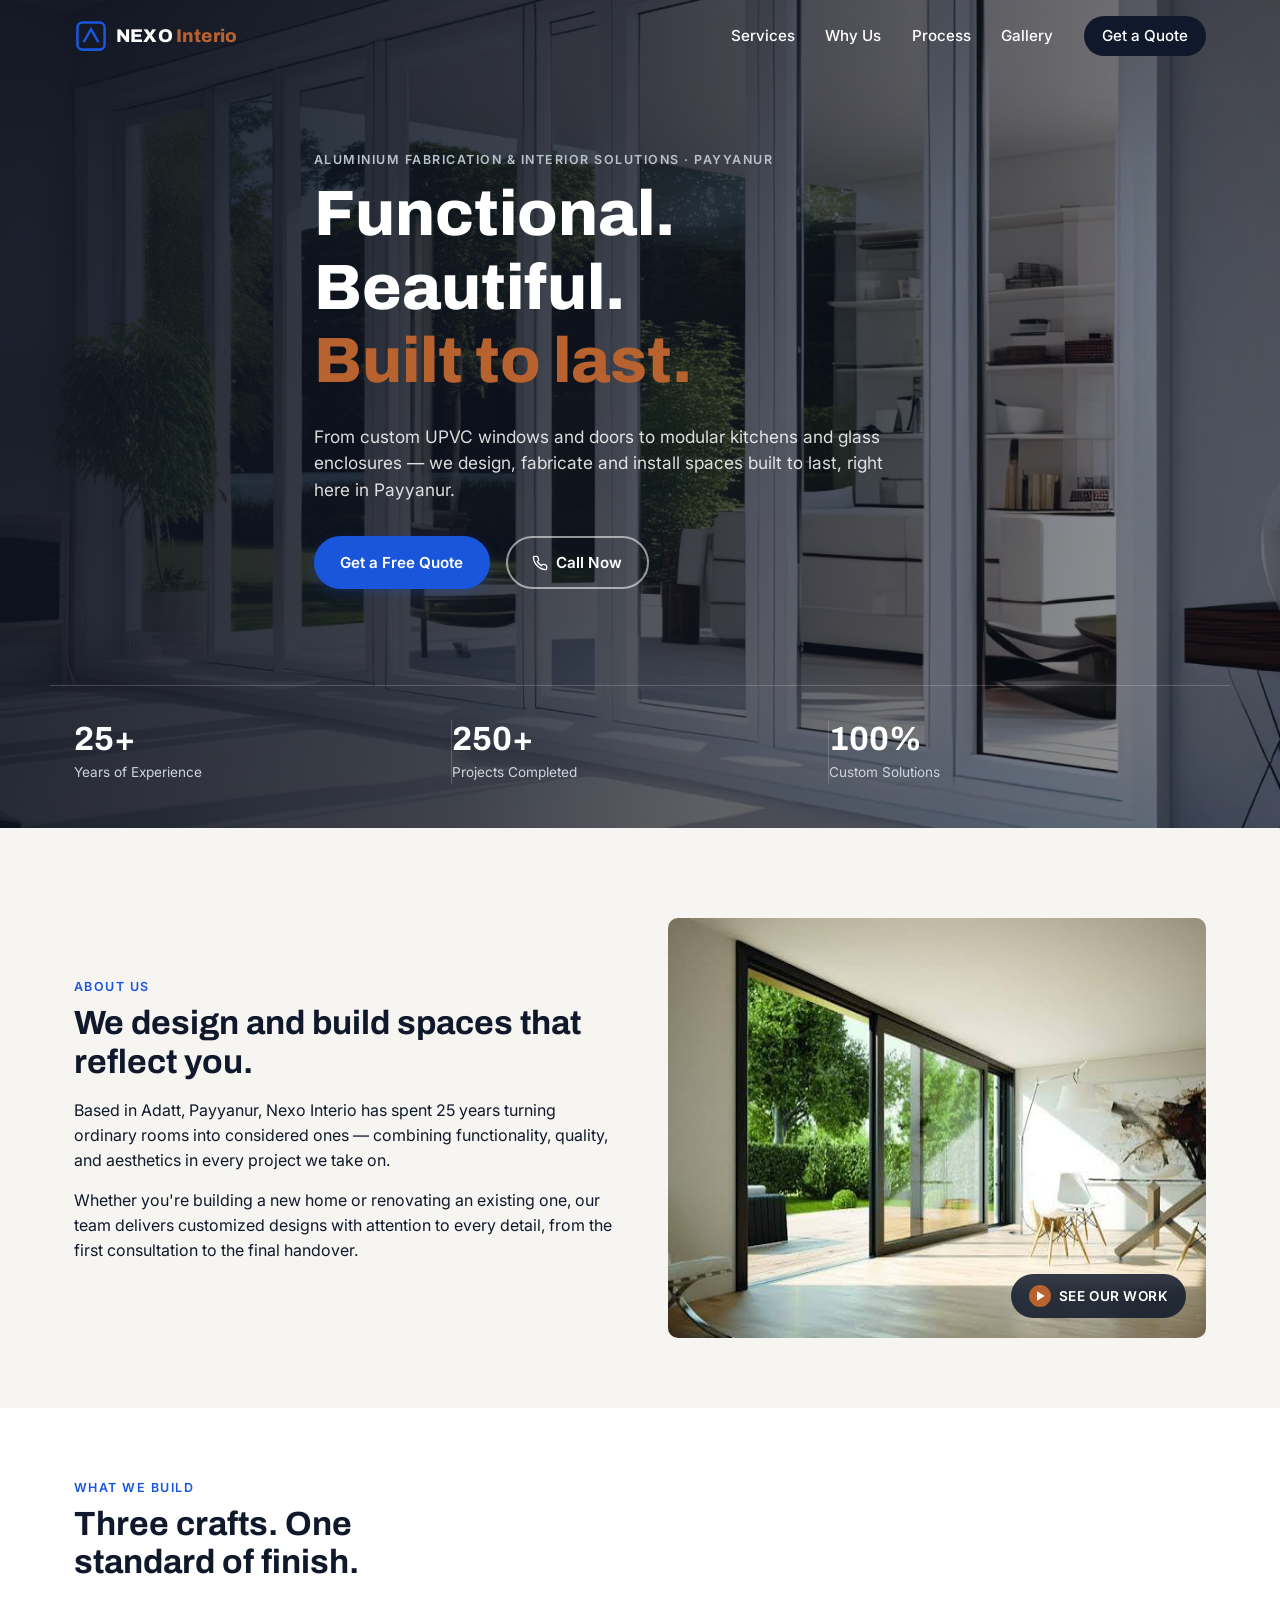
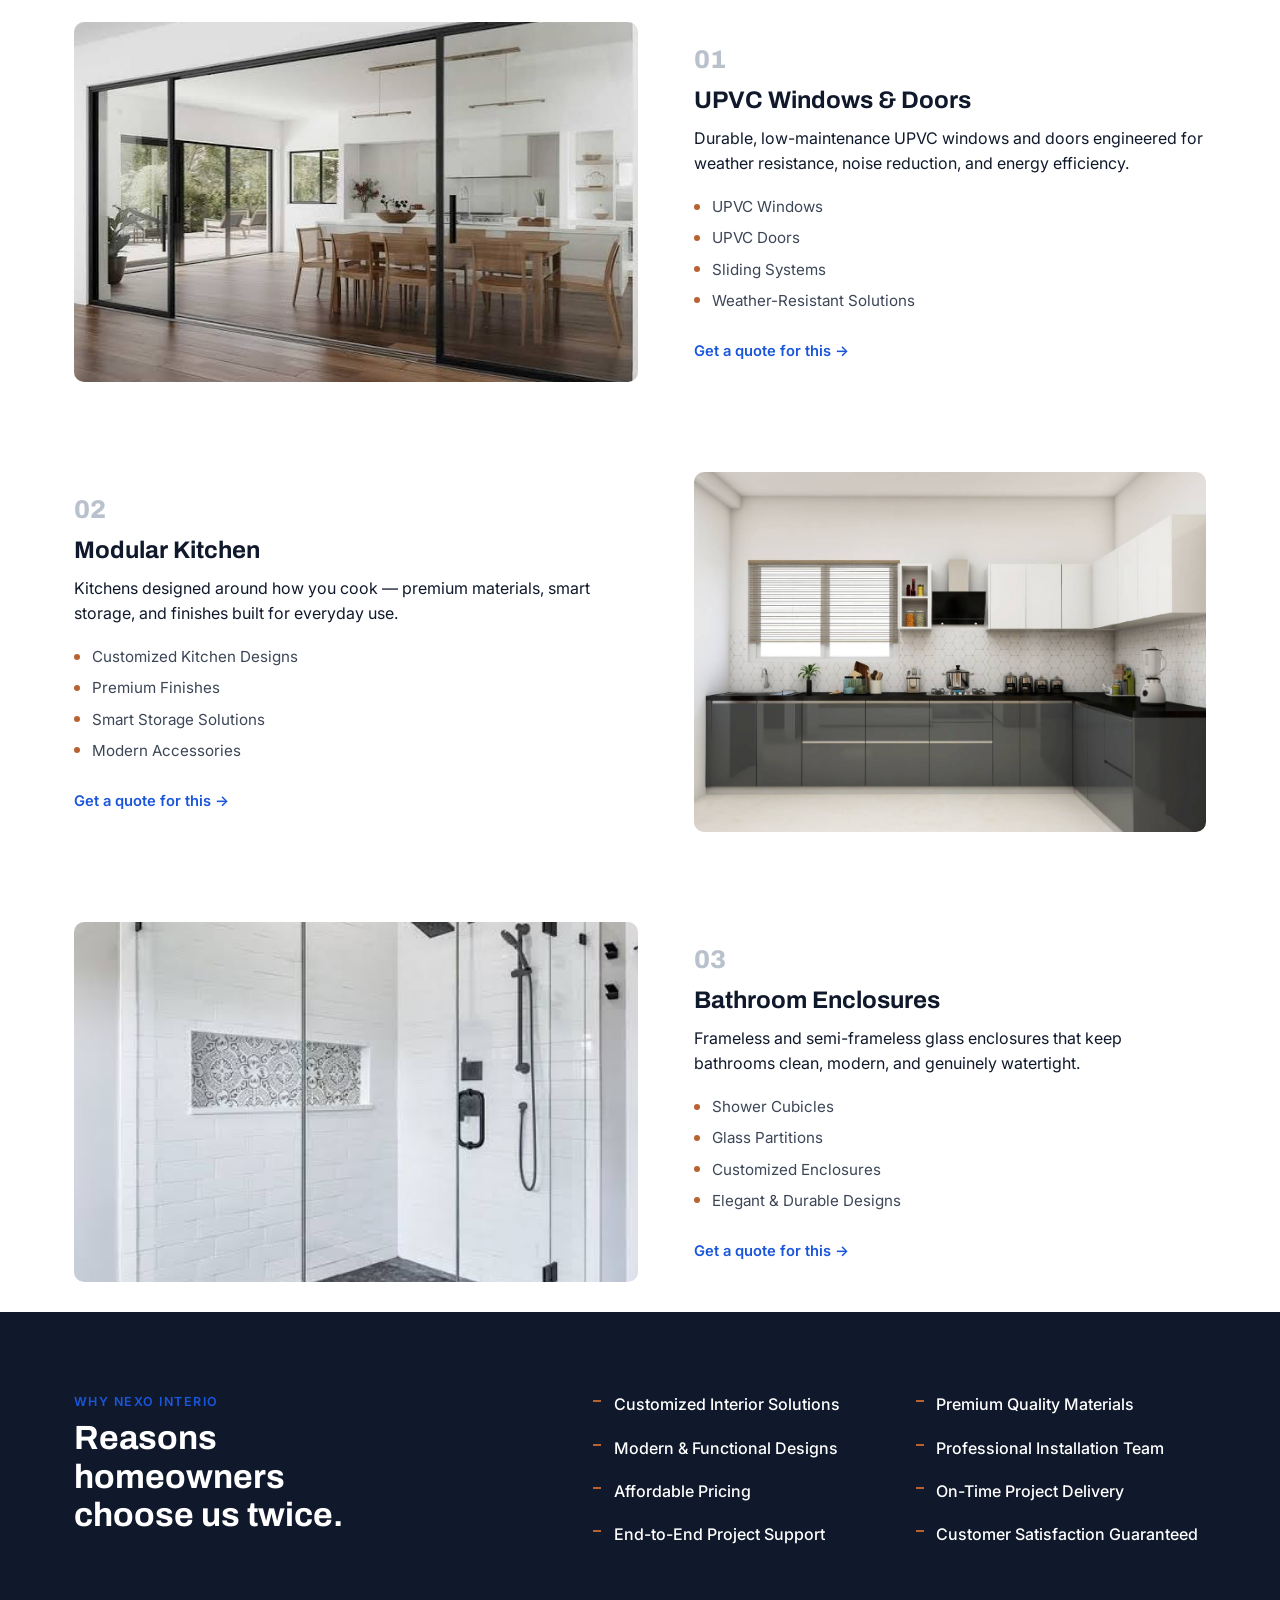
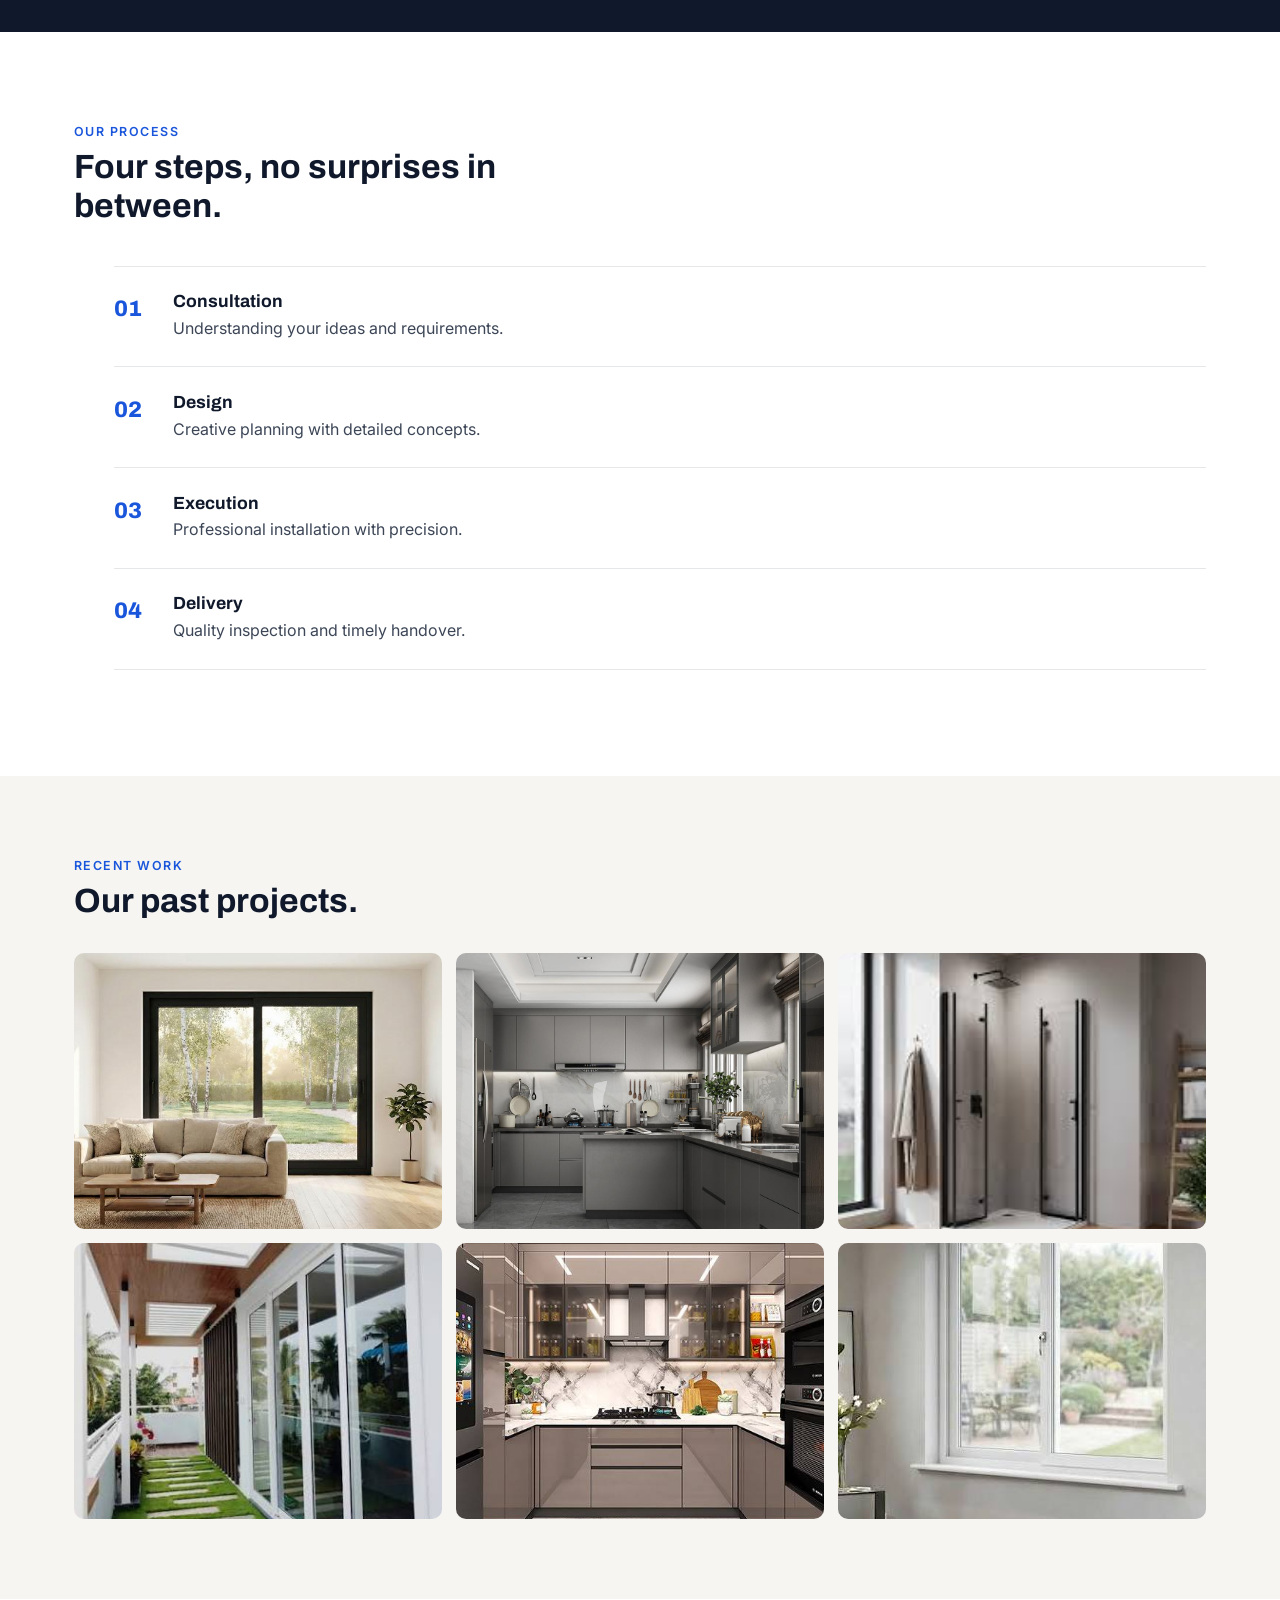
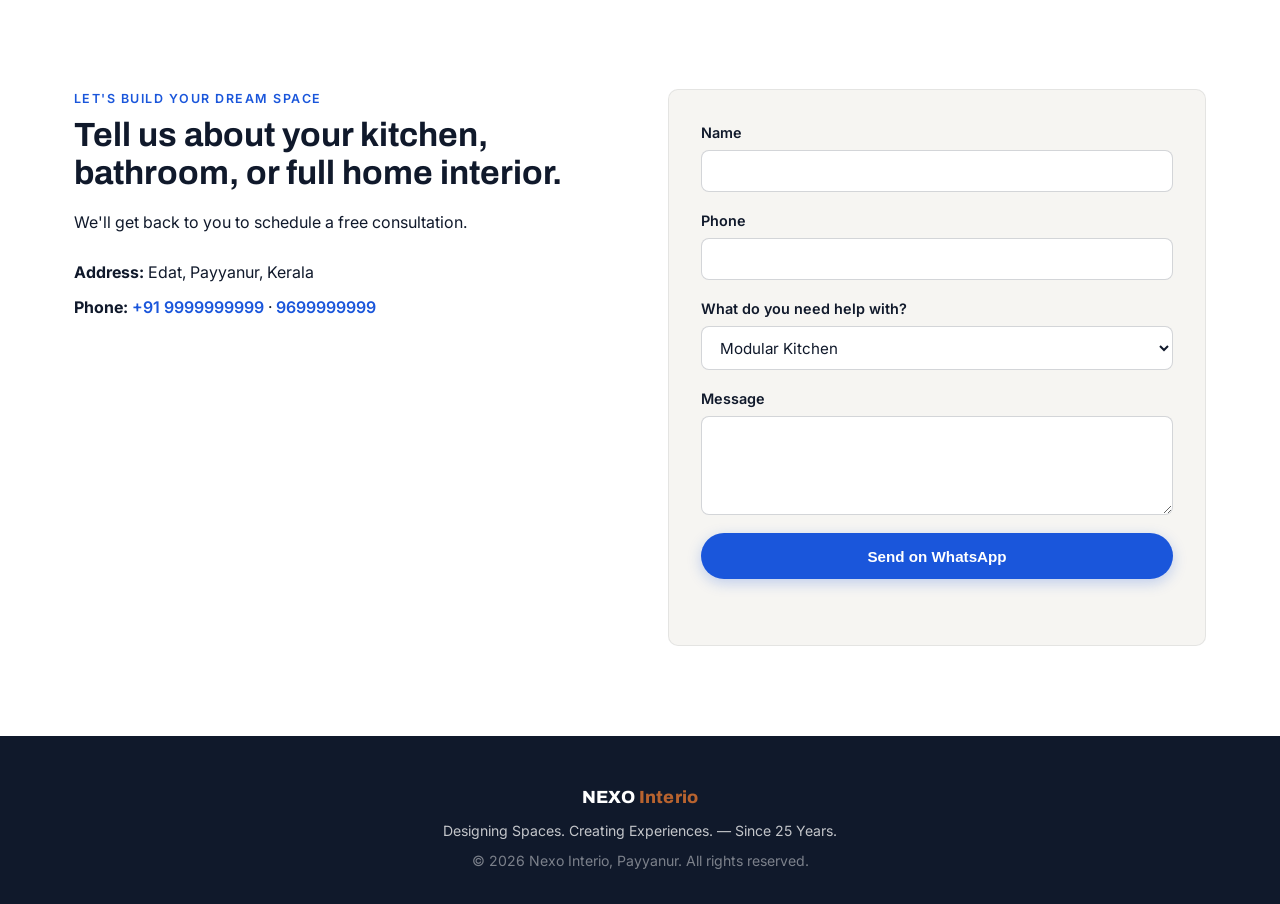
==== commit f9efad07: "feat: new hero and about" ====
--- a/index.html
+++ b/index.html
@@ -30,47 +30,7 @@
     <link rel="stylesheet" href="style.css">
 
 
-    <script type="application/ld+json">
-    {
-      "@context": "https://schema.org",
-      "@type": "LocalBusiness",
-      "name": "Nexo Interio",
-      "image": "assets/images/logo.png",
-      "@id": "https://nexointerio.com",
-      "url": "https://nexointerio.com",
-      "telephone": "+918891090588",
-      "priceRange": "₹₹",
-      "address": {
-        "@type": "PostalAddress",
-        "streetAddress": "Edat",
-        "addressLocality": "Payyanur",
-        "addressRegion": "KL",
-        "postalCode": "670327",
-        "addressCountry": "IN"
-      },
-      "geo": {
-        "@type": "GeoCoordinates",
-        "latitude": 12.0984,
-        "longitude": 75.2027
-      },
-      "openingHoursSpecification": {
-        "@type": "OpeningHoursSpecification",
-        "dayOfWeek": [
-          "Monday",
-          "Tuesday",
-          "Wednesday",
-          "Thursday",
-          "Friday",
-          "Saturday"
-        ],
-        "opens": "09:00",
-        "closes": "18:00"
-      },
-      "sameAs": [
-        "https://wa.me/918891090588"
-      ]
-    }
-    </script>
+
 </head>
 
 <body>
@@ -105,82 +65,42 @@
     </header>
 
 
-    <section class="hero">
-
-        <div class="wrap hero-grid">
-
+    <section class="hero" style="background-image: url('assets/images/hero.webp');">
+        <div class="hero-overlay"></div>
+        <div class="wrap hero-inner">
+            <p class="eyebrow">Aluminium Fabrication &amp; Interior Solutions · Payyanur</p>
+            <h1>Functional.<br>Beautiful.<br><span class="accent">Built to last.</span></h1>
+            <p class="hero-sub">
+                From custom UPVC windows and doors to modular kitchens and glass
+                enclosures — we design, fabricate and install spaces built to
+                last, right here in Payyanur.
+            </p>
+            <div class="hero-actions">
+                <a href="#contact" class="btn btn-primary">Get a Free Quote</a>
+                <a href="tel:+919999999999" class="btn btn-ghost">
+                    <svg width="16" height="16" viewBox="0 0 24 24" fill="none" stroke="currentColor" stroke-width="2">
+                        <path
+                            d="M22 16.92v3a2 2 0 0 1-2.18 2 19.79 19.79 0 0 1-8.63-3.07 19.5 19.5 0 0 1-6-6 19.79 19.79 0 0 1-3.07-8.67A2 2 0 0 1 4.11 2h3a2 2 0 0 1 2 1.72c.127.96.361 1.903.7 2.81a2 2 0 0 1-.45 2.11L8.09 9.91a16 16 0 0 0 6 6l1.27-1.27a2 2 0 0 1 2.11-.45c.907.339 1.85.573 2.81.7A2 2 0 0 1 22 16.92z" />
+                    </svg>
+                    Call Now
+                </a>
+            </div>
+        </div>
+
+        <div class="hero-stats wrap">
             <div>
-
-                <p class="eyebrow">
-                    Aluminium Fabrication & Interior Solutions
-                </p>
-
-                <h1>
-                    Premium Interior Design &
-                    Customized Interior Solutions
-                </h1>
-
-                <p class="hero-sub">
-
-                    Custom windows,
-                    doors,
-                    modular kitchens,
-                    glass partitions
-                    and fabrication work
-                    across Kerala.
-
-                </p>
-
-                <div class="hero-actions">
-
-                    <a class="btn btn-primary">
-                        Request Quote
-                    </a>
-
-                    <a class="btn btn-ghost">
-                        Call Now
-                    </a>
-
-                </div>
-
-                <div class="hero-stats">
-
-                    <div>
-
-                        <h3>25+</h3>
-
-                        <span>Years</span>
-
-                    </div>
-
-                    <div>
-
-                        <h3>500+</h3>
-
-                        <span>Projects</span>
-
-                    </div>
-
-                    <div>
-
-                        <h3>100%</h3>
-
-                        <span>Custom</span>
-
-                    </div>
-
-                </div>
-
-            </div>
-
-            <div class="hero-image">
-
-                <img src="assets/images/transparentwindow.webp">
-
-            </div>
-
-        </div>
-
+                <h3>25+</h3>
+                <span>Years of Experience</span>
+            </div>
+            <div>
+                <h3>250+</h3>
+                <span>Projects Completed</span>
+            </div>
+            <div>
+                <h3>100%</h3>
+                <span>Custom Solutions</span>
+            </div>
+        </div>
     </section>
 
 
@@ -191,31 +111,22 @@
             <div class="about-grid">
                 <div class="about-text">
                     <p class="eyebrow">About Us</p>
-                    <h2>Every space should reflect how you actually live in it.</h2>
+                    <h2>We design and build spaces that reflect you.</h2>
                     <p>Based in Adatt, Payyanur, Nexo Interio has spent 25 years turning ordinary rooms into considered
                         ones — combining functionality, quality, and aesthetics in every project we take on.</p>
                     <p>Whether you're building a new home or renovating an existing one, our team delivers customized
                         designs with attention to every detail, from the first consultation to the final handover.</p>
                 </div>
-                <div class="about-strip">
-
-                    <div class="about-card">
-                        <img src="assets/images/living room.jpeg" alt="">
-                        <span>UPVC Windows</span>
-                    </div>
-
-                    <div class="about-card">
-                        <img src="assets/images/modular-kitchen.jpg" alt="">
-                        <span>Modular Kitchen</span>
-                    </div>
-
-
-
-                    <div class="about-card">
-                        <img src="assets/images/bathroom.jpeg" alt="">
-                        <span>Glass Enclosures</span>
-                    </div>
-
+                <div class="about-photo">
+                    <img src="assets/images/slidder.jpeg" alt="Modular kitchen installed by Nexo Interio">
+                    <a href="#gallery" class="about-photo-cta">
+                        <span class="play-icon" aria-hidden="true">
+                            <svg width="14" height="14" viewBox="0 0 24 24" fill="currentColor">
+                                <path d="M7 4v16l13-8z" />
+                            </svg>
+                        </span>
+                        See Our Work
+                    </a>
                 </div>
             </div>
         </div>
@@ -225,47 +136,72 @@
     <section class="services" id="services">
         <div class="wrap">
             <p class="eyebrow">What We Build</p>
-            <h2>Three trades, one standard of finish.</h2>
-
-            <div class="service-cards">
-                <article class="service-card">
-                    <span class="service-index">01</span>
-                    <h3>UPVC Designs</h3>
-                    <p>Durable, low-maintenance UPVC windows and doors engineered for weather resistance, noise
-                        reduction, and energy efficiency.</p>
-                    <ul>
-                        <li>UPVC Windows</li>
-                        <li>UPVC Doors</li>
-                        <li>Sliding Systems</li>
-                        <li>Weather-Resistant Solutions</li>
-                    </ul>
+            <h2>Three crafts. One standard of finish.</h2>
+
+            <div class="build-rows">
+
+                <article class="build-row">
+                    <div class="build-photo">
+                        <img src="assets/images/slid2.jpeg"
+                            alt="UPVC sliding doors installed on a balcony by Nexo Interio">
+                    </div>
+                    <div class="build-text">
+                        <span class="service-index">01</span>
+                        <h3>UPVC Windows &amp; Doors</h3>
+                        <p>Durable, low-maintenance UPVC windows and doors engineered for weather resistance, noise
+                            reduction, and energy efficiency.</p>
+                        <ul>
+                            <li>UPVC Windows</li>
+                            <li>UPVC Doors</li>
+                            <li>Sliding Systems</li>
+                            <li>Weather-Resistant Solutions</li>
+                        </ul>
+                        <a href="#contact" class="build-cta" data-service="UPVC Windows / Doors">Get a quote for this
+                            &rarr;</a>
+                    </div>
                 </article>
 
-                <article class="service-card">
-                    <span class="service-index">02</span>
-                    <h3>Modular Kitchen</h3>
-                    <p>Kitchens designed around how you cook — premium materials, smart storage, and finishes built for
-                        everyday use.</p>
-                    <ul>
-                        <li>Customized Kitchen Designs</li>
-                        <li>Premium Finishes</li>
-                        <li>Smart Storage Solutions</li>
-                        <li>Modern Accessories</li>
-                    </ul>
+                <article class="build-row build-row--reverse">
+                    <div class="build-photo">
+                        <img src="assets/images/modular-kitchen.jpg"
+                            alt="Modular kitchen with glossy grey cabinets by Nexo Interio">
+                    </div>
+                    <div class="build-text">
+                        <span class="service-index">02</span>
+                        <h3>Modular Kitchen</h3>
+                        <p>Kitchens designed around how you cook — premium materials, smart storage, and finishes
+                            built for everyday use.</p>
+                        <ul>
+                            <li>Customized Kitchen Designs</li>
+                            <li>Premium Finishes</li>
+                            <li>Smart Storage Solutions</li>
+                            <li>Modern Accessories</li>
+                        </ul>
+                        <a href="#contact" class="build-cta" data-service="Modular Kitchen">Get a quote for this
+                            &rarr;</a>
+                    </div>
                 </article>
 
-                <article class="service-card">
-                    <span class="service-index">03</span>
-                    <h3>Bathroom Enclosures</h3>
-                    <p>Frameless and semi-frameless glass enclosures that keep bathrooms clean, modern, and genuinely
-                        watertight.</p>
-                    <ul>
-                        <li>Shower Cubicles</li>
-                        <li>Glass Partitions</li>
-                        <li>Customized Enclosures</li>
-                        <li>Elegant &amp; Durable Designs</li>
-                    </ul>
+                <article class="build-row">
+                    <div class="build-photo">
+                        <img src="assets/images/bathroom.jpeg" alt="Frameless glass shower enclosure by Nexo Interio">
+                    </div>
+                    <div class="build-text">
+                        <span class="service-index">03</span>
+                        <h3>Bathroom Enclosures</h3>
+                        <p>Frameless and semi-frameless glass enclosures that keep bathrooms clean, modern, and
+                            genuinely watertight.</p>
+                        <ul>
+                            <li>Shower Cubicles</li>
+                            <li>Glass Partitions</li>
+                            <li>Customized Enclosures</li>
+                            <li>Elegant &amp; Durable Designs</li>
+                        </ul>
+                        <a href="#contact" class="build-cta" data-service="Bathroom Enclosure">Get a quote for this
+                            &rarr;</a>
+                    </div>
                 </article>
+
             </div>
         </div>
     </section>
@@ -360,8 +296,8 @@
                 <p>We'll get back to you to schedule a free consultation.</p>
                 <ul class="contact-details">
                     <li><strong>Address:</strong> Edat, Payyanur, Kerala</li>
-                    <li><strong>Phone:</strong> <a href="tel:+919898989898">+91 98989 89898</a> · <a
-                            href="tel:+919999999999">+91 99999 99999</a></li>
+                    <li><strong>Phone:</strong> <a href="tel:+918891090588">+91 9999999999</a> · <a
+                            href="tel:+919605215554">9699999999</a></li>
                 </ul>
             </div>
 
--- a/style.css
+++ b/style.css
@@ -68,6 +68,23 @@
     width: 100%;
 }
 
+html,
+body {
+    overflow-x: hidden;
+    max-width: 100%;
+}
+
+section[id] {
+    scroll-margin-top: 88px;
+}
+
+.header-inner>*,
+.hero-actions>*,
+.hero-stats>*,
+.contact-details li {
+    min-width: 0;
+}
+
 .eyebrow {
     text-transform: uppercase;
     letter-spacing: .12em;
@@ -87,6 +104,26 @@
         animation: none !important;
         transition: none !important;
     }
+
+    .reveal {
+        opacity: 1 !important;
+        transform: none !important;
+    }
+}
+
+.reveal {
+    opacity: 0;
+    transform: translateY(28px);
+    transition: opacity .7s ease, transform .7s ease;
+}
+
+.reveal.is-visible {
+    opacity: 1;
+    transform: translateY(0);
+}
+
+.gallery-item.reveal {
+    transition-delay: calc(var(--i, 0) * 60ms);
 }
 
 
@@ -138,13 +175,48 @@
 
 
 .site-header {
-    position: sticky;
+    position: fixed;
     top: 0;
+    left: 0;
+    right: 0;
     z-index: 1000;
+    background: transparent;
+    border-bottom: 1px solid transparent;
+    transition: background .3s ease, border-color .3s ease, backdrop-filter .3s ease;
+}
+
+.site-header .brand,
+.site-header .main-nav a:not(.nav-cta) {
+    color: #fff;
+}
+
+.site-header .nav-toggle span {
+    background: #fff;
+}
+
+.site-header.is-scrolled {
     background: rgba(246, 245, 242, .92);
     backdrop-filter: blur(8px);
-    border-bottom: 1px solid rgba(16, 25, 43, .08);
-    transition: padding .3s ease;
+    border-bottom-color: rgba(16, 25, 43, .08);
+}
+
+.site-header.is-scrolled .brand,
+.site-header.is-scrolled .main-nav a:not(.nav-cta) {
+    color: var(--blue-deep);
+}
+
+.site-header.is-scrolled .nav-toggle span {
+    background: var(--ink);
+}
+
+@media (max-width: 700px) {
+    .main-nav.open {
+        background: var(--paper);
+    }
+
+    .main-nav.open a {
+        color: var(--ink) !important;
+    }
 }
 
 .header-inner {
@@ -265,87 +337,30 @@
 
 .hero {
     position: relative;
-    background: linear-gradient(160deg, var(--blue-deep) 0%, var(--ink) 100%);
+    min-height: 92vh;
+    display: flex;
+    flex-direction: column;
+    justify-content: center;
     color: #fff;
+    background-size: cover;
+    background-position: center;
     overflow: hidden;
-    padding: 96px 0 110px;
-}
-
-.hero-grid {
-    display: grid;
-    grid-template-columns: 1.2fr 1fr;
-    align-items: center;
-    gap: 50px;
-}
-
-.hero-image img {
-    width: 100%;
-    max-width: 520px;
-    filter: drop-shadow(0 25px 40px rgba(0, 0, 0, .25));
-    animation: float 5s ease-in-out infinite;
-}
-
-.hero-stats {
-    display: flex;
-    gap: 40px;
-    margin-top: 40px;
-}
-
-.hero-stats h3 {
-    font-size: 2rem;
-    color: #fff;
-    margin: 0;
-}
-
-.hero-stats span {
-    color: #cfd5df;
-    font-size: .9rem;
-}
-
-@keyframes float {
-
-    0% {
-        transform: translateY(0);
-    }
-
-    50% {
-        transform: translateY(-10px);
-    }
-
-    100% {
-        transform: translateY(0);
-    }
-
-}
-
-.hero-extrusion {
+    padding: 140px 0 0;
+}
+
+.hero-overlay {
     position: absolute;
     inset: 0;
-    pointer-events: none;
-    opacity: .4;
-    background:
-        repeating-linear-gradient(115deg,
-            rgba(255, 255, 255, .05) 0px,
-            rgba(255, 255, 255, .05) 2px,
-            transparent 2px,
-            transparent 34px);
-    animation: bgShift 15s linear infinite alternate;
-}
-
-@keyframes bgShift {
-    0% {
-        transform: translateY(0);
-    }
-
-    100% {
-        transform: translateY(-15px);
-    }
+    background: linear-gradient(100deg,
+            rgba(15, 20, 34, .93) 0%,
+            rgba(15, 20, 34, .8) 42%,
+            rgba(15, 20, 34, .38) 100%);
 }
 
 .hero-inner {
     position: relative;
-    max-width: 760px;
-    animation: fadeInUp 0.8s ease-out;
+    max-width: 700px;
+    animation: fadeInUp .8s ease-out;
 }
 
 .hero .eyebrow {
@@ -353,29 +368,62 @@
 }
 
 .hero h1 {
-    font-size: clamp(2.1rem, 5vw, 3.4rem);
+    font-size: clamp(2.3rem, 6vw, 4rem);
     font-weight: 800;
     margin-bottom: .4em;
+}
+
+.hero h1 .accent {
+    color: var(--copper);
 }
 
 .hero-sub {
     font-size: 1.08rem;
     color: rgba(255, 255, 255, .85);
-    max-width: 56ch;
+    max-width: 52ch;
 }
 
 .hero-actions {
     display: flex;
     flex-wrap: wrap;
     gap: 1em;
-    margin: 2em 0 2.4em;
-}
-
-.hero-tag {
+    margin: 2em 0;
+}
+
+.hero-actions .btn-ghost {
+    display: inline-flex;
+    align-items: center;
+    gap: .55em;
+}
+
+.hero-stats {
+    position: relative;
+    display: flex;
+    gap: 0;
+    margin-top: 64px;
+    padding: 34px 24px;
+    border-top: 1px solid rgba(255, 255, 255, .18);
+}
+
+.hero-stats>div {
+    flex: 1;
+    padding-right: 24px;
+    border-right: 1px solid rgba(255, 255, 255, .18);
+}
+
+.hero-stats>div:last-child {
+    border-right: none;
+}
+
+.hero-stats h3 {
+    font-size: clamp(1.5rem, 3vw, 2.1rem);
+    color: #fff;
+    margin: 0;
+}
+
+.hero-stats span {
+    color: #cfd5df;
     font-size: .85rem;
-    color: var(--silver);
-    letter-spacing: .04em;
-    margin: 0;
 }
 
 .about {
@@ -384,7 +432,7 @@
 
 .about-grid {
     display: grid;
-    grid-template-columns: 1.2fr 1fr;
+    grid-template-columns: 1fr 1fr;
     gap: 3.5em;
     align-items: center;
 }
@@ -393,50 +441,65 @@
     font-size: clamp(1.6rem, 3vw, 2.1rem);
 }
 
-.about-strip {
-    display: grid;
-    grid-template-columns: repeat(3, 1fr);
-    gap: 15px;
-}
-
-
-.about-card {
+.about-photo {
     position: relative;
+    border-radius: var(--radius);
     overflow: hidden;
-    border-radius: 12px;
-    height: 320px;
-    cursor: pointer;
-}
-
-.about-card img {
+}
+
+.about-photo img {
     width: 100%;
-    height: 100%;
+    height: 420px;
     object-fit: cover;
-    transition: .4s;
-}
-
-.about-card::after {
-    content: "";
+    transition: transform .5s ease;
+}
+
+.about-photo:hover img {
+    transform: scale(1.04);
+}
+
+.about-photo-cta {
     position: absolute;
-    inset: 0;
-    background: linear-gradient(transparent, rgba(0, 0, 0, .6));
-}
-
-.about-card span {
-    position: absolute;
-    left: 20px;
-    bottom: 18px;
-    color: white;
-    font-weight: 700;
-    z-index: 5;
-}
-
-.about-card:hover img {
-    transform: scale(1.08);
+    right: 20px;
+    bottom: 20px;
+    display: inline-flex;
+    align-items: center;
+    gap: .6em;
+    background: rgba(16, 25, 43, .85);
+    backdrop-filter: blur(4px);
+    color: #fff;
+    text-decoration: none;
+    font-weight: 600;
+    font-size: .85rem;
+    letter-spacing: .04em;
+    text-transform: uppercase;
+    padding: .8em 1.3em;
+    border-radius: 999px;
+    transition: background .2s ease, transform .2s ease;
+}
+
+.about-photo-cta:hover {
+    background: var(--copper);
+    transform: translateY(-2px);
+}
+
+.play-icon {
+    display: inline-flex;
+    align-items: center;
+    justify-content: center;
+    width: 22px;
+    height: 22px;
+    border-radius: 50%;
+    background: var(--copper);
+}
+
+.about-photo-cta:hover .play-icon {
+    background: #fff;
+    color: var(--copper);
 }
 
 .services {
-    padding: 70px 0;
+    padding: 70px 0 30px;
     background: #fff;
 }
 
@@ -445,25 +508,41 @@
     max-width: 20ch;
 }
 
-.service-cards {
+.build-rows {
+    margin-top: 2.5em;
     display: grid;
-    grid-template-columns: repeat(3, 1fr);
-    gap: 24px;
-    margin-top: 2.5em;
-}
-
-.service-card {
-    border: 1px solid rgba(16, 25, 43, .1);
+    gap: 90px;
+}
+
+.build-row {
+    display: grid;
+    grid-template-columns: 1.1fr 1fr;
+    gap: 3.5em;
+    align-items: center;
+}
+
+.build-row--reverse .build-photo {
+    order: 2;
+}
+
+.build-row--reverse .build-text {
+    order: 1;
+}
+
+.build-photo {
     border-radius: var(--radius);
-    padding: 2em 1.8em;
-    background: var(--paper);
-    transition: all .3s cubic-bezier(0.16, 1, 0.3, 1);
-}
-
-.service-card:hover {
-    border-color: var(--blue);
-    transform: translateY(-6px);
-    box-shadow: 0 12px 24px rgba(16, 25, 43, 0.08);
+    overflow: hidden;
+}
+
+.build-photo img {
+    width: 100%;
+    height: 360px;
+    object-fit: cover;
+    transition: transform .5s ease;
+}
+
+.build-photo:hover img {
+    transform: scale(1.05);
 }
 
 .service-index {
@@ -473,30 +552,25 @@
     color: var(--silver);
     display: block;
     margin-bottom: .3em;
-    transition: color .3s ease;
-}
-
-.service-card:hover .service-index {
-    color: var(--blue);
-}
-
-.service-card h3 {
-    font-size: 1.25rem;
-}
-
-.service-card ul {
-    margin-top: 1em;
-}
-
-.service-card li {
+}
+
+.build-text h3 {
+    font-size: 1.5rem;
+}
+
+.build-text ul {
+    margin: 1.2em 0 1.6em;
+}
+
+.build-text li {
     padding-left: 1.2em;
     position: relative;
-    margin-bottom: .4em;
-    font-size: .93rem;
+    margin-bottom: .5em;
+    font-size: .95rem;
     color: #3c4657;
 }
 
-.service-card li::before {
+.build-text li::before {
     content: '';
     position: absolute;
     left: 0;
@@ -505,6 +579,20 @@
     height: 6px;
     background: var(--copper);
     border-radius: 50%;
+}
+
+.build-cta {
+    display: inline-block;
+    font-weight: 600;
+    font-size: .92rem;
+    color: var(--blue);
+    text-decoration: none;
+    border-bottom: 2px solid transparent;
+    transition: border-color .2s ease;
+}
+
+.build-cta:hover {
+    border-color: var(--blue);
 }
 
 .why {
@@ -782,8 +870,22 @@
         gap: 2em;
     }
 
-    .service-cards {
-        grid-template-columns: 1fr 1fr;
+    .build-row {
+        grid-template-columns: 1fr;
+        gap: 1.6em;
+    }
+
+    .build-row--reverse .build-photo,
+    .build-row--reverse .build-text {
+        order: initial;
+    }
+
+    .build-photo img {
+        height: 280px;
+    }
+
+    .build-rows {
+        gap: 56px;
     }
 
     .why-list {
@@ -839,7 +941,27 @@
     }
 
     .hero {
-        padding: 60px 0 70px;
+        min-height: auto;
+        padding: 110px 0 0;
+    }
+
+    .hero-stats {
+        flex-direction: column;
+        gap: 20px;
+        margin-top: 40px;
+        padding: 24px 20px;
+    }
+
+    .hero-stats>div {
+        padding-right: 0;
+        padding-bottom: 16px;
+        border-right: none;
+        border-bottom: 1px solid rgba(255, 255, 255, .18);
+    }
+
+    .hero-stats>div:last-child {
+        border-bottom: none;
+        padding-bottom: 0;
     }
 
     .about,
@@ -851,26 +973,9 @@
         padding: 50px 0;
     }
 
-    .service-cards {
-        grid-template-columns: 1fr;
-    }
-
-
-
-    .about-strip {
-        display: grid;
-        grid-template-columns: 1fr;
-        /* Stack images single column on mobile */
-        gap: 16px;
-        height: auto;
-        /* Allow height to auto-expand to fit cards */
-    }
-
-    .about-card {
-        height: 220px;
-        /* Give each image a reasonable height */
-    }
-
+    .about-photo img {
+        height: 260px;
+    }
 
     .contact-form {
         padding: 1.25em;
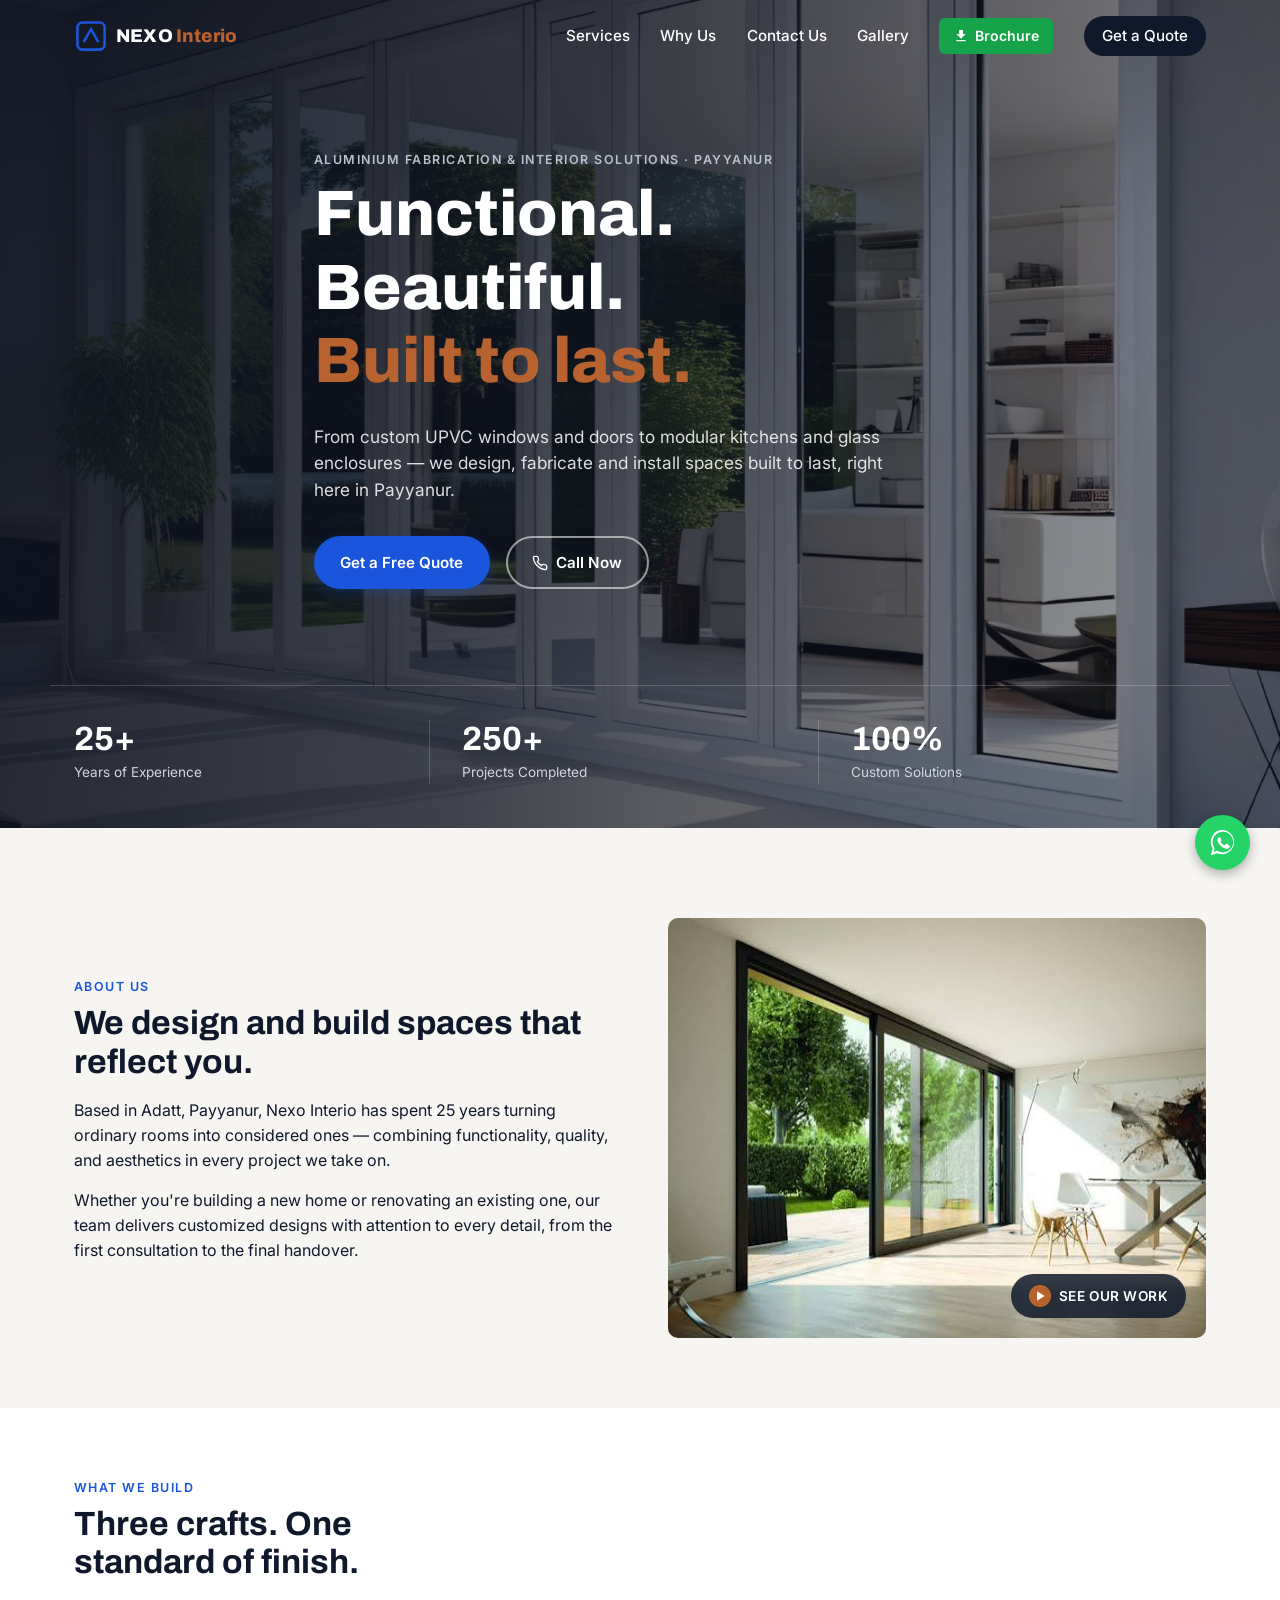
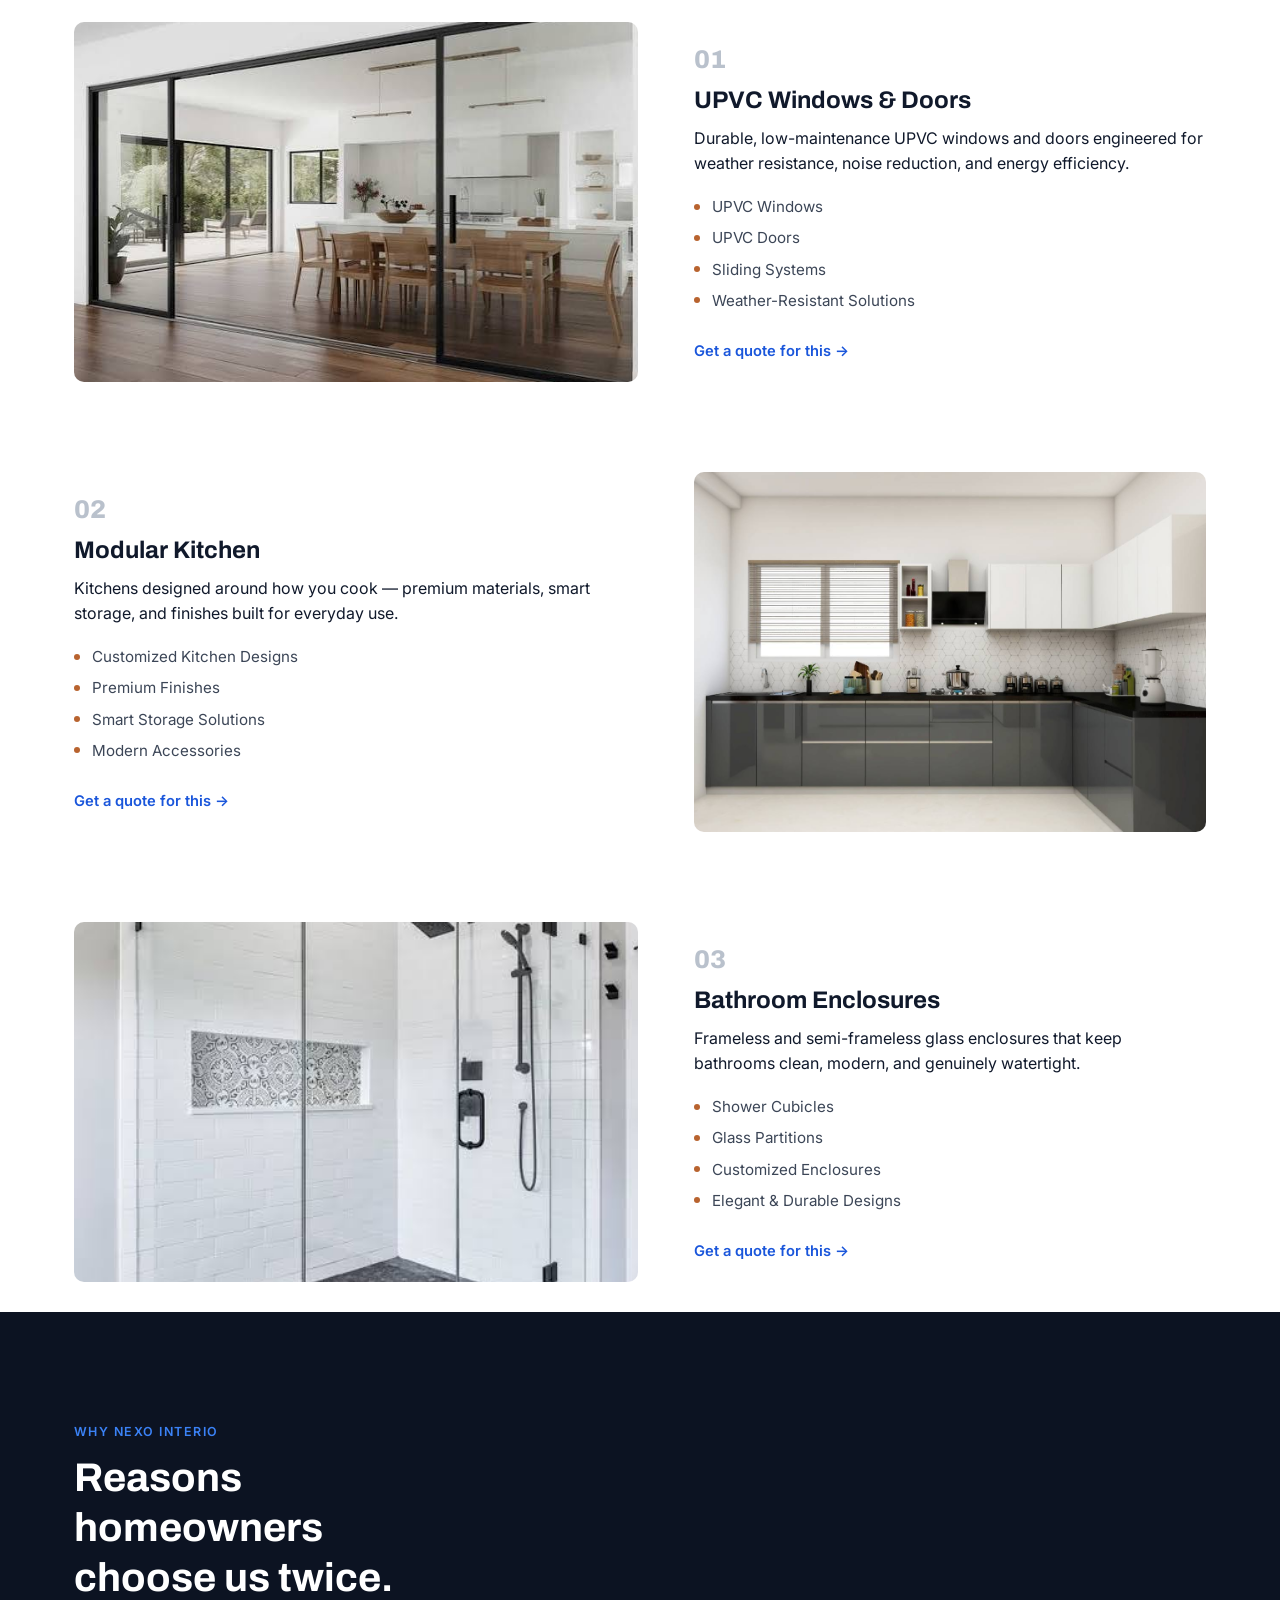
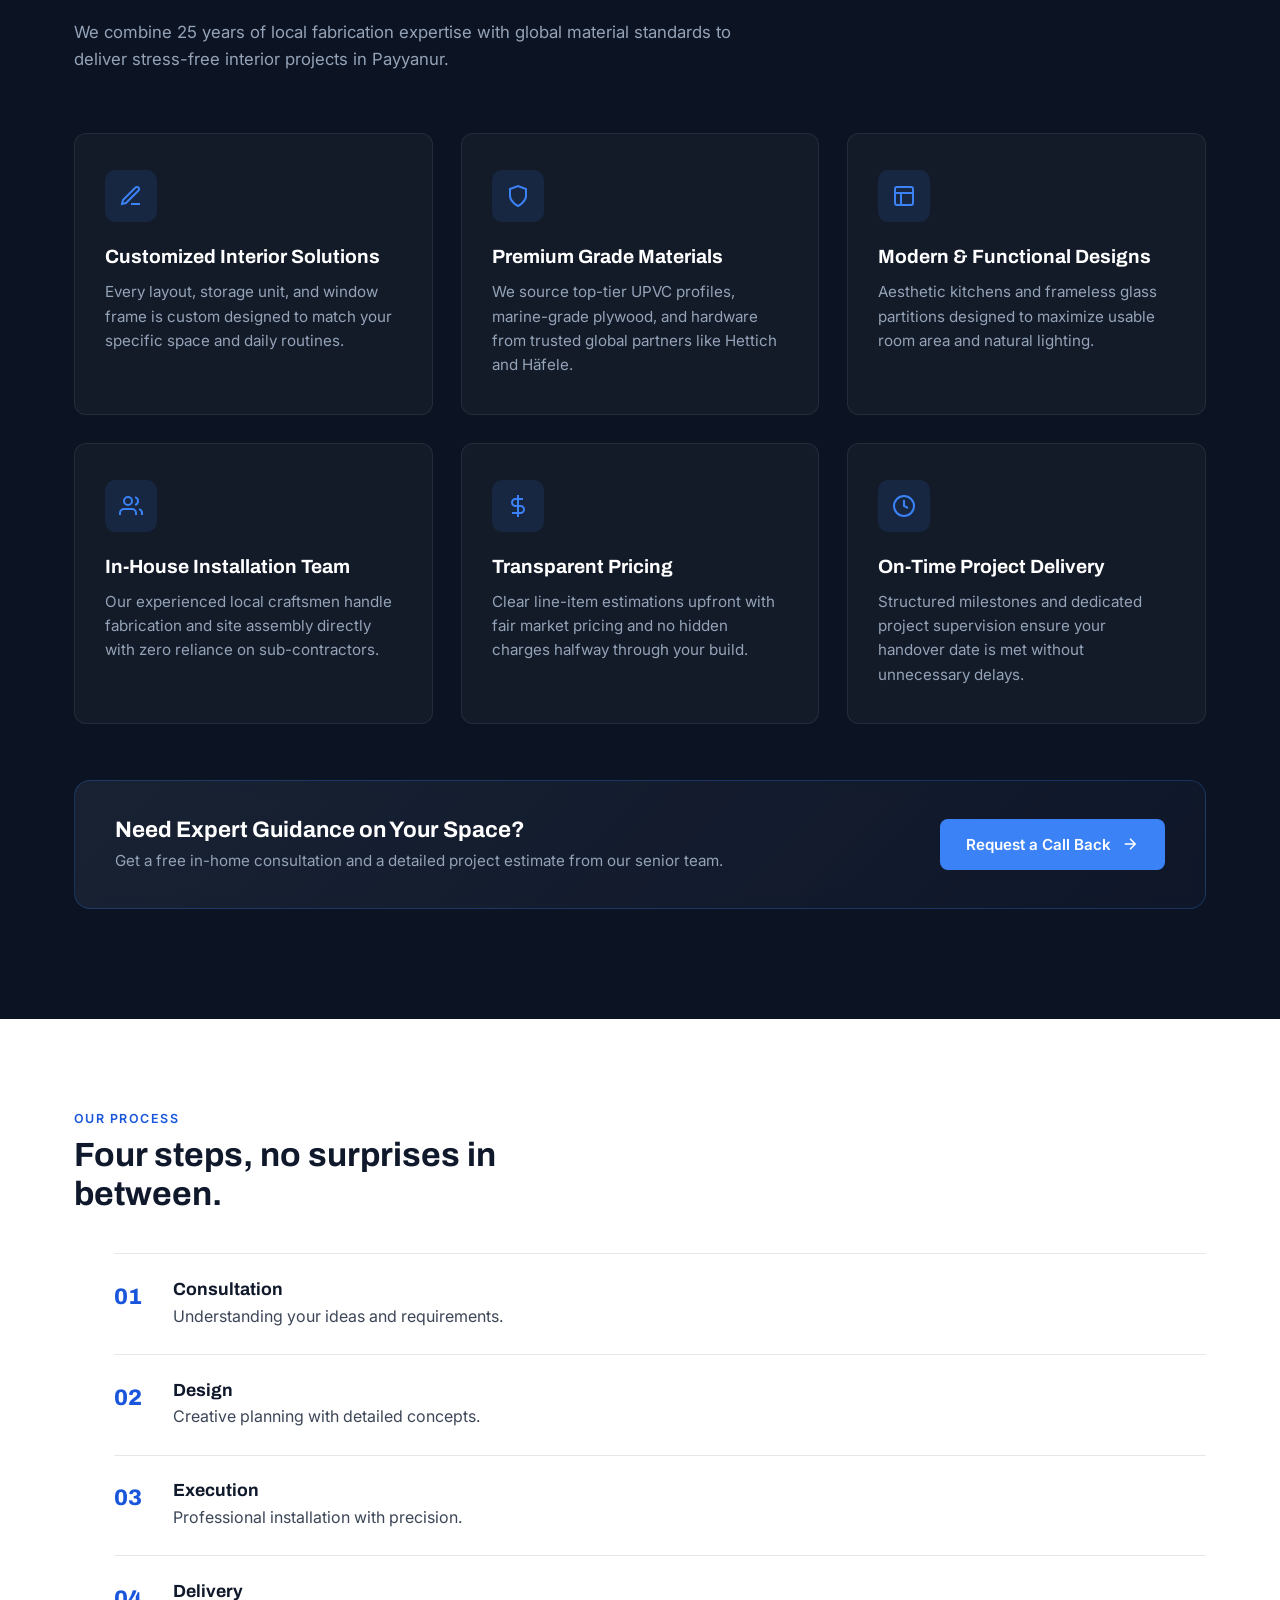
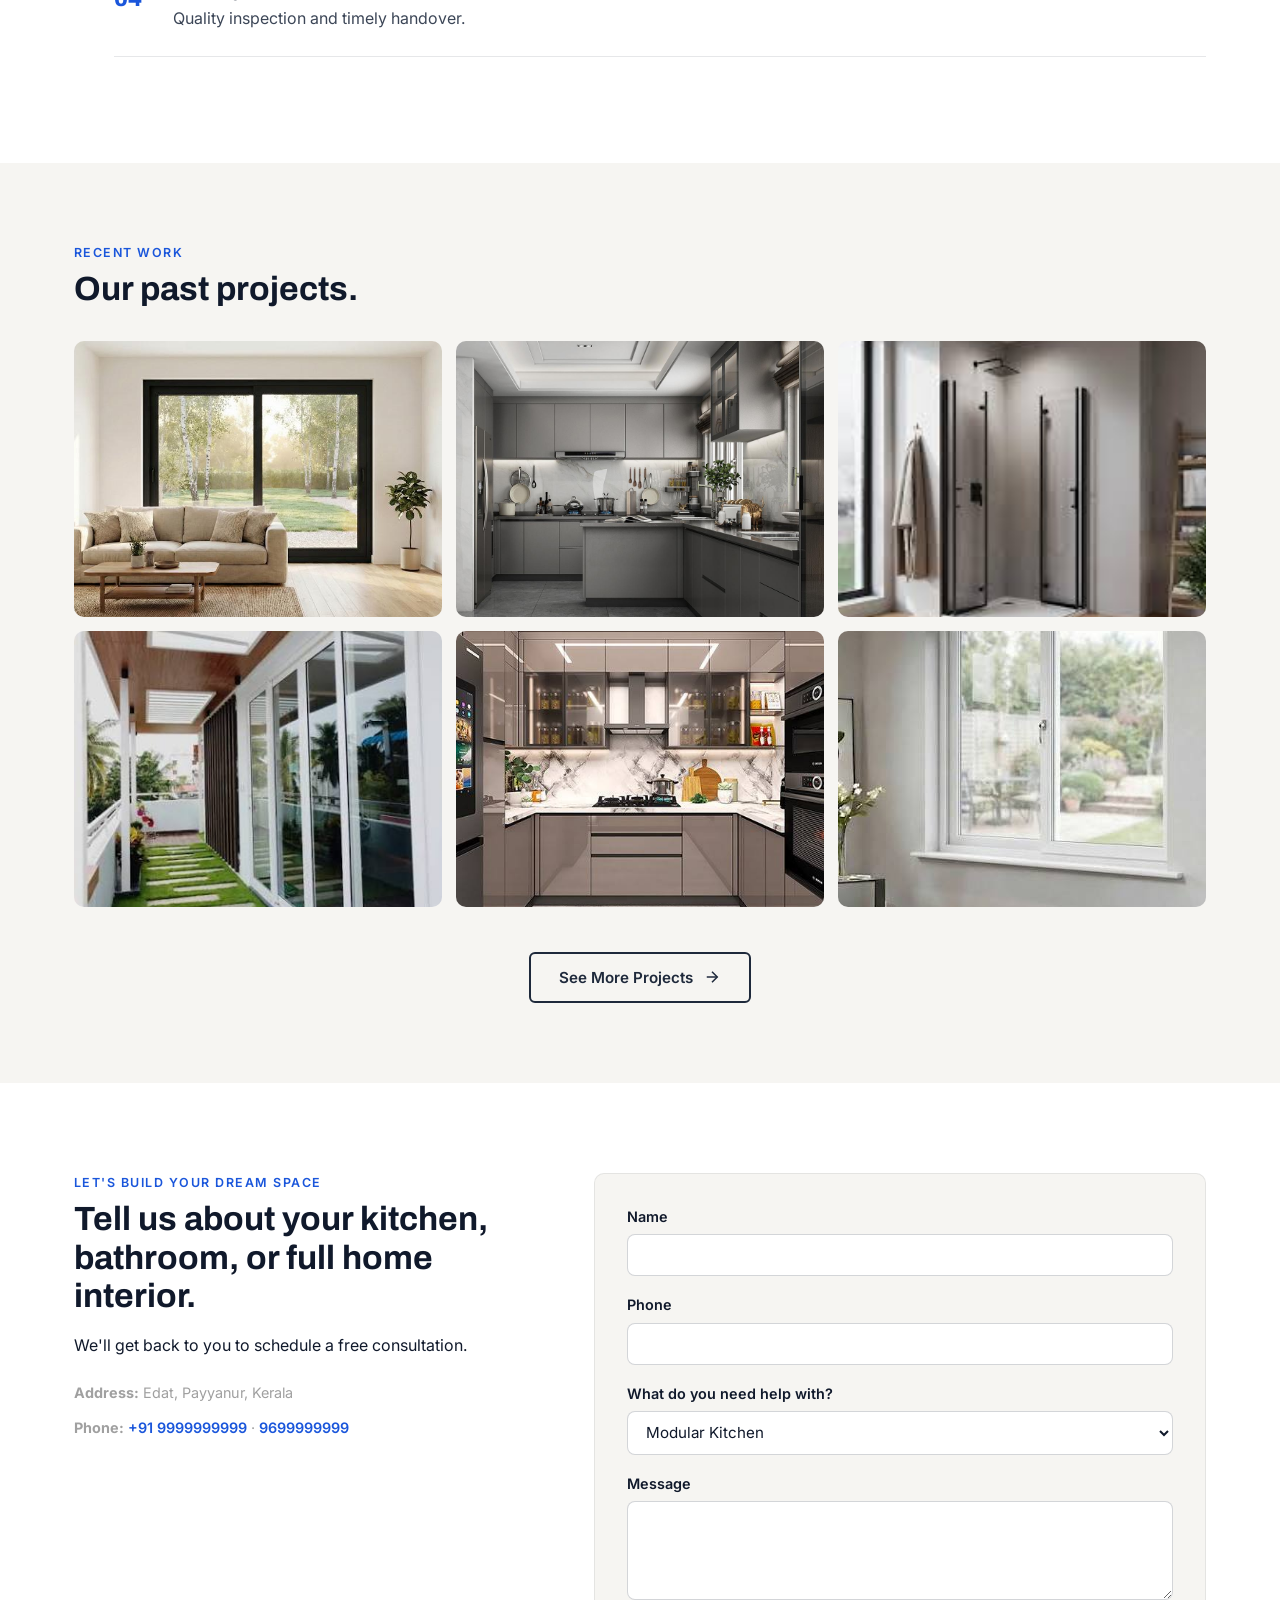
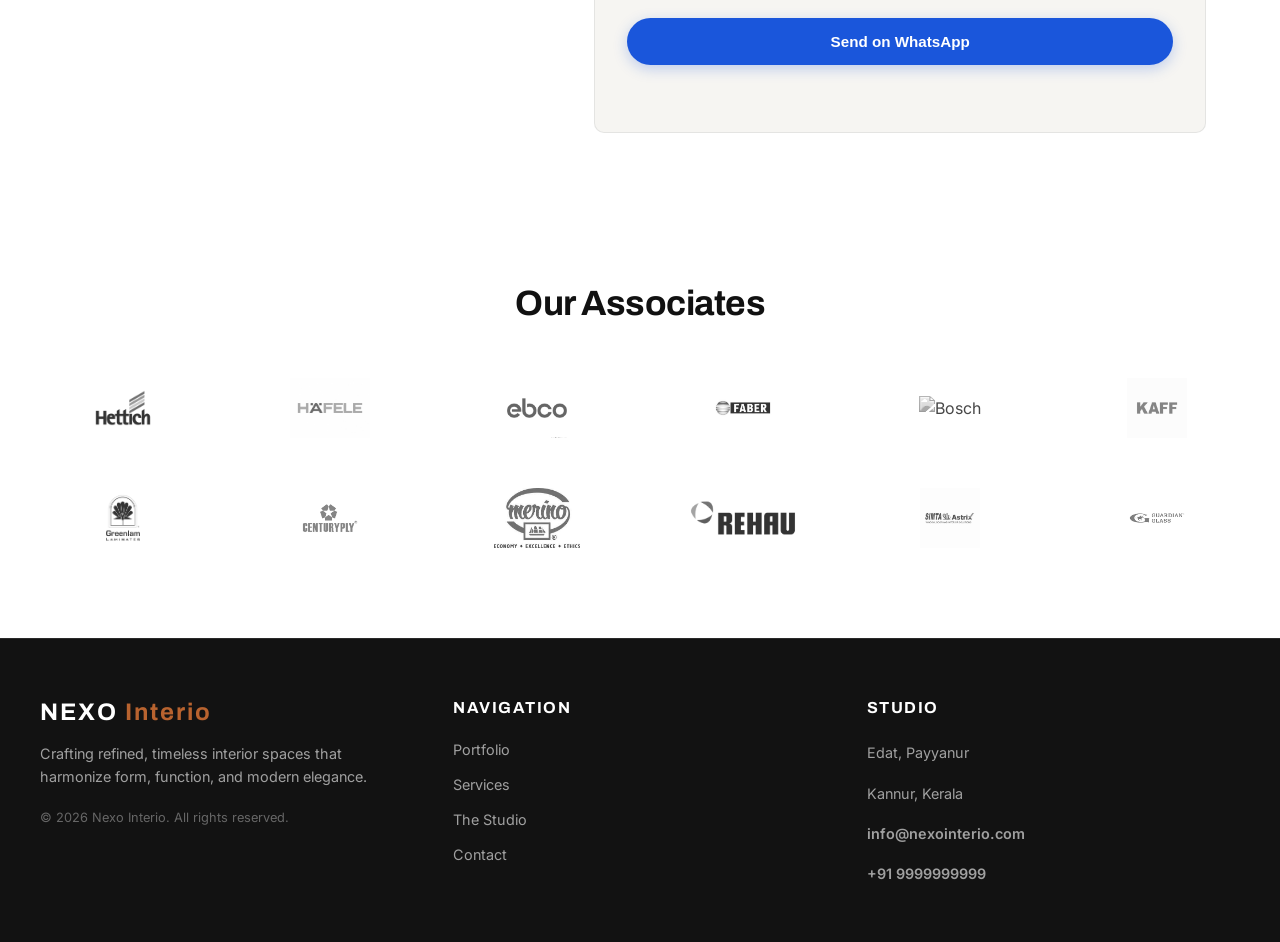
==== commit 9d7456d8: "feat: 2nd round" ====
--- a/index.html
+++ b/index.html
@@ -13,7 +13,6 @@
     <meta name="robots" content="index, follow">
     <link rel="canonical" href="https://nexointerio.com/">
 
-
     <meta property="og:type" content="website">
     <meta property="og:url" content="https://nexointerio.com/">
     <meta property="og:title" content="Nexo Interio | Modular Kitchens & UPVC Solutions in Payyanur">
@@ -21,20 +20,15 @@
         content="Transform your space with premium modular kitchens, UPVC windows, and glass enclosures in Payyanur. 25 years of excellence.">
     <meta property="og:image" content="assets/images/og-share-image.jpg">
 
-
     <link rel="preconnect" href="https://fonts.googleapis.com">
     <link rel="preconnect" href="https://fonts.gstatic.com" crossorigin>
     <link
         href="https://fonts.googleapis.com/css2?family=Archivo:wght@500;700;800&family=Inter:wght@400;500;600&display=swap"
         rel="stylesheet">
     <link rel="stylesheet" href="style.css">
-
-
-
 </head>
 
 <body>
-
 
     <header class="site-header" id="top">
         <div class="wrap header-inner">
@@ -52,9 +46,16 @@
 
             <nav class="main-nav" id="mainNav">
                 <a href="#services">Services</a>
+
                 <a href="#why">Why Us</a>
-                <a href="#process">Process</a>
-                <a href="#gallery">Gallery</a>
+                <a href="contact.html">Contact Us</a>
+                <a href="gallery.html">Gallery</a>
+                <a href="assets/images/brochure.jpg" download="Nexo-Interio-Brochure" class="nav-brochure">
+                    <svg viewBox="0 0 24 24" width="16" height="16" fill="currentColor">
+                        <path d="M19 9h-4V3H9v6H5l7 7 7-7zM5 18v2h14v-2H5z" />
+                    </svg>
+                    Brochure
+                </a>
                 <a href="#contact" class="nav-cta">Get a Quote</a>
             </nav>
 
@@ -63,7 +64,6 @@
             </button>
         </div>
     </header>
-
 
     <section class="hero" style="background-image: url('assets/images/hero.webp');">
         <div class="hero-overlay"></div>
@@ -103,9 +103,6 @@
         </div>
     </section>
 
-
-
-
     <section class="about" id="about">
         <div class="wrap">
             <div class="about-grid">
@@ -132,7 +129,6 @@
         </div>
     </section>
 
-
     <section class="services" id="services">
         <div class="wrap">
             <p class="eyebrow">What We Build</p>
@@ -140,12 +136,13 @@
 
             <div class="build-rows">
 
+                <!-- Row 1: Photo Left (reveal-left), Text Right (reveal-right) -->
                 <article class="build-row">
-                    <div class="build-photo">
+                    <div class="build-photo reveal-left">
                         <img src="assets/images/slid2.jpeg"
                             alt="UPVC sliding doors installed on a balcony by Nexo Interio">
                     </div>
-                    <div class="build-text">
+                    <div class="build-text reveal-right">
                         <span class="service-index">01</span>
                         <h3>UPVC Windows &amp; Doors</h3>
                         <p>Durable, low-maintenance UPVC windows and doors engineered for weather resistance, noise
@@ -161,12 +158,9 @@
                     </div>
                 </article>
 
+                <!-- Row 2: Text Left (reveal-left), Photo Right (reveal-right) -->
                 <article class="build-row build-row--reverse">
-                    <div class="build-photo">
-                        <img src="assets/images/modular-kitchen.jpg"
-                            alt="Modular kitchen with glossy grey cabinets by Nexo Interio">
-                    </div>
-                    <div class="build-text">
+                    <div class="build-text reveal-left">
                         <span class="service-index">02</span>
                         <h3>Modular Kitchen</h3>
                         <p>Kitchens designed around how you cook — premium materials, smart storage, and finishes
@@ -180,13 +174,18 @@
                         <a href="#contact" class="build-cta" data-service="Modular Kitchen">Get a quote for this
                             &rarr;</a>
                     </div>
+                    <div class="build-photo reveal-right">
+                        <img src="assets/images/modular-kitchen.jpg"
+                            alt="Modular kitchen with glossy grey cabinets by Nexo Interio">
+                    </div>
                 </article>
 
+                <!-- Row 3: Photo Left (reveal-left), Text Right (reveal-right) -->
                 <article class="build-row">
-                    <div class="build-photo">
+                    <div class="build-photo reveal-left">
                         <img src="assets/images/bathroom.jpeg" alt="Frameless glass shower enclosure by Nexo Interio">
                     </div>
-                    <div class="build-text">
+                    <div class="build-text reveal-right">
                         <span class="service-index">03</span>
                         <h3>Bathroom Enclosures</h3>
                         <p>Frameless and semi-frameless glass enclosures that keep bathrooms clean, modern, and
@@ -206,26 +205,112 @@
         </div>
     </section>
 
-
     <section class="why" id="why">
-        <div class="wrap why-grid">
-            <div>
+        <div class="wrap">
+            <div class="why-header reveal">
                 <p class="eyebrow">Why Nexo Interio</p>
                 <h2>Reasons homeowners choose us twice.</h2>
-            </div>
-            <ul class="why-list">
-                <li>Customized Interior Solutions</li>
-                <li>Premium Quality Materials</li>
-                <li>Modern &amp; Functional Designs</li>
-                <li>Professional Installation Team</li>
-                <li>Affordable Pricing</li>
-                <li>On-Time Project Delivery</li>
-                <li>End-to-End Project Support</li>
-                <li>Customer Satisfaction Guaranteed</li>
-            </ul>
-        </div>
-    </section>
-
+                <p class="why-intro">
+                    We combine 25 years of local fabrication expertise with global material standards to deliver
+                    stress-free interior projects in Payyanur.
+                </p>
+            </div>
+
+            <div class="why-grid">
+                <div class="why-card reveal">
+                    <div class="why-icon">
+                        <svg width="24" height="24" viewBox="0 0 24 24" fill="none" stroke="currentColor"
+                            stroke-width="2">
+                            <path d="M12 20h9"></path>
+                            <path d="M16.5 3.5a2.121 2.121 0 0 1 3 3L7 19l-4 1 1-4L16.5 3.5z"></path>
+                        </svg>
+                    </div>
+                    <h3>Customized Interior Solutions</h3>
+                    <p>Every layout, storage unit, and window frame is custom designed to match your specific space and
+                        daily routines.</p>
+                </div>
+
+                <div class="why-card reveal">
+                    <div class="why-icon">
+                        <svg width="24" height="24" viewBox="0 0 24 24" fill="none" stroke="currentColor"
+                            stroke-width="2">
+                            <path d="M12 22s8-4 8-10V5l-8-3-8 3v7c0 6 8 10 8 10z"></path>
+                        </svg>
+                    </div>
+                    <h3>Premium Grade Materials</h3>
+                    <p>We source top-tier UPVC profiles, marine-grade plywood, and hardware from trusted global partners
+                        like Hettich and Häfele.</p>
+                </div>
+
+                <div class="why-card reveal">
+                    <div class="why-icon">
+                        <svg width="24" height="24" viewBox="0 0 24 24" fill="none" stroke="currentColor"
+                            stroke-width="2">
+                            <rect x="3" y="3" width="18" height="18" rx="2" ry="2"></rect>
+                            <line x1="3" y1="9" x2="21" y2="9"></line>
+                            <line x1="9" y1="21" x2="9" y2="9"></line>
+                        </svg>
+                    </div>
+                    <h3>Modern & Functional Designs</h3>
+                    <p>Aesthetic kitchens and frameless glass partitions designed to maximize usable room area and
+                        natural lighting.</p>
+                </div>
+
+                <div class="why-card reveal">
+                    <div class="why-icon">
+                        <svg width="24" height="24" viewBox="0 0 24 24" fill="none" stroke="currentColor"
+                            stroke-width="2">
+                            <path d="M17 21v-2a4 4 0 0 0-4-4H5a4 4 0 0 0-4 4v2"></path>
+                            <circle cx="9" cy="7" r="4"></circle>
+                            <path d="M23 21v-2a4 4 0 0 0-3-3.87"></path>
+                            <path d="M16 3.13a4 4 0 0 1 0 7.75"></path>
+                        </svg>
+                    </div>
+                    <h3>In-House Installation Team</h3>
+                    <p>Our experienced local craftsmen handle fabrication and site assembly directly with zero reliance
+                        on sub-contractors.</p>
+                </div>
+
+                <div class="why-card reveal">
+                    <div class="why-icon">
+                        <svg width="24" height="24" viewBox="0 0 24 24" fill="none" stroke="currentColor"
+                            stroke-width="2">
+                            <line x1="12" y1="1" x2="12" y2="23"></line>
+                            <path d="M17 5H9.5a3.5 3.5 0 0 0 0 7h5a3.5 3.5 0 0 1 0 7H6"></path>
+                        </svg>
+                    </div>
+                    <h3>Transparent Pricing</h3>
+                    <p>Clear line-item estimations upfront with fair market pricing and no hidden charges halfway
+                        through your build.</p>
+                </div>
+
+                <div class="why-card reveal">
+                    <div class="why-icon">
+                        <svg width="24" height="24" viewBox="0 0 24 24" fill="none" stroke="currentColor"
+                            stroke-width="2">
+                            <circle cx="12" cy="12" r="10"></circle>
+                            <polyline points="12 6 12 12 16 14"></polyline>
+                        </svg>
+                    </div>
+                    <h3>On-Time Project Delivery</h3>
+                    <p>Structured milestones and dedicated project supervision ensure your handover date is met without
+                        unnecessary delays.</p>
+                </div>
+            </div>
+            <div class="why-cta-banner reveal">
+                <div class="cta-banner-content">
+                    <h3>Need Expert Guidance on Your Space?</h3>
+                    <p>Get a free in-home consultation and a detailed project estimate from our senior team.</p>
+                </div>
+                <a href="contact.html" class="btn-call-pulse">
+                    <span>Request a Call Back</span>
+                    <svg width="18" height="18" viewBox="0 0 24 24" fill="none" stroke="currentColor" stroke-width="2">
+                        <path d="M5 12h14M12 5l7 7-7 7" />
+                    </svg>
+                </a>
+            </div>
+        </div>
+    </section>
 
     <section class="process" id="process">
         <div class="wrap">
@@ -263,7 +348,6 @@
             </ol>
         </div>
     </section>
-
 
     <section class="gallery" id="gallery">
         <div class="wrap">
@@ -283,10 +367,17 @@
                 <div class="gallery-item"><img src="assets/images/slidigw.jpeg"
                         alt="Kitchen storage and drawer hardware" loading="lazy"></div>
             </div>
-
-        </div>
-    </section>
-
+            <div class="see-more-container">
+                <a href="gallery.html" class="btn-see-more">
+                    See More Projects
+                    <svg width="18" height="18" viewBox="0 0 24 24" fill="none" stroke="currentColor" stroke-width="2">
+                        <line x1="5" y1="12" x2="19" y2="12"></line>
+                        <polyline points="12 5 19 12 12 19"></polyline>
+                    </svg>
+                </a>
+            </div>
+        </div>
+    </section>
 
     <section class="contact" id="contact">
         <div class="wrap contact-grid">
@@ -330,15 +421,90 @@
             </form>
         </div>
     </section>
-
+    <section class="associates-section">
+        <div class="associates-container">
+            <h2 class="associates-title">Our Associates</h2>
+
+            <div class="associates-grid">
+                <div class="partner-card">
+                    <img src="assets/images/hettich.png" alt="Hettich" loading="lazy">
+                </div>
+                <div class="partner-card">
+                    <img src="assets/images/hafele.jpg" alt="Häfele" loading="lazy">
+                </div>
+                <div class="partner-card">
+                    <img src="assets/images/ebco.png" alt="Ebco" loading="lazy">
+                </div>
+                <div class="partner-card">
+                    <img src="assets/images/faber.jpeg" alt="Faber" loading="lazy">
+                </div>
+                <div class="partner-card">
+                    <img src="https://upload.wikimedia.org/wikipedia/commons/1/16/Bosch-logo.svg" alt="Bosch"
+                        loading="lazy">
+                </div>
+                <div class="partner-card">
+                    <img src="assets/images/kaff.jpeg" alt="Kaff" loading="lazy">
+                </div>
+                <div class="partner-card">
+                    <img src="assets/images/greenlam.png" alt="Greenlam" loading="lazy">
+                </div>
+                <div class="partner-card">
+                    <img src="assets/images/century.png" alt="Century Prowud" loading="lazy">
+                </div>
+                <div class="partner-card">
+                    <img src="assets/images/merino.jpeg" alt="Merino Laminates" loading="lazy">
+                </div>
+                <div class="partner-card">
+                    <img src="assets/images/rehau.png" alt="Rehau" loading="lazy">
+                </div>
+                <div class="partner-card">
+                    <img src="assets/images/simta.jpeg" alt="Simta Astrix" loading="lazy">
+                </div>
+                <div class="partner-card">
+                    <img src="assets/images/glass.png" alt="Guardian Glass" loading="lazy">
+                </div>
+            </div>
+        </div>
+    </section>
 
     <footer class="site-footer">
-        <div class="wrap footer-inner">
-            <span class="brand-word">NEXO <em>Interio</em></span>
-            <p>Designing Spaces. Creating Experiences. — Since 25 Years.</p>
-            <p class="footer-copy">&copy; <span id="year"></span> Nexo Interio, Payyanur. All rights reserved.</p>
+        <div class="footer-container">
+            <div class="footer-col brand-col">
+                <h3 class="footer-logo">NEXO <span>Interio</span></h3>
+                <p class="brand-desc">Crafting refined, timeless interior spaces that harmonize form, function, and
+                    modern elegance.</p>
+                <p class="copyright">&copy; <span id="year"></span> Nexo Interio. All rights reserved.</p>
+            </div>
+
+            <div class="footer-col links-col">
+                <h4 class="footer-title">Navigation</h4>
+                <ul class="footer-links">
+                    <li><a href="#gallery">Portfolio</a></li>
+                    <li><a href="#services">Services</a></li>
+                    <li><a href="#about">The Studio</a></li>
+                    <li><a href="#contact">Contact</a></li>
+                </ul>
+            </div>
+
+            <div class="footer-col contact-col">
+                <h4 class="footer-title">Studio</h4>
+                <address class="contact-details">
+                    <p>Edat, Payyanur</p>
+                    <p>Kannur, Kerala</p>
+                    <p class="contact-link"><a href="mailto:info@nexointerio.com">info@nexointerio.com</a></p>
+                    <p class="contact-link"><a href="tel:+919999999999">+91 9999999999</a></p>
+                </address>
+            </div>
         </div>
     </footer>
+
+    <a href="https://wa.me/919999999999?text=Hello!%20I%20would%20like%20to%20inquire%20about%20your%20services."
+        class="whatsapp-float" target="_blank" rel="noopener noreferrer" aria-label="Chat on WhatsApp">
+        <svg viewBox="0 0 32 32" class="whatsapp-icon">
+            <path
+                d="M16 2a13 13 0 0 0-11 20l-2 7 7-2a13 13 0 1 0 6-25zm0 24a11 11 0 0 1-5.6-1.5l-.4-.2-4.1 1.1 1.1-4-.3-.4A11 11 0 1 1 16 26zm6-8.2c-.3-.2-1.9-.9-2.2-1s-.5-.2-.7.2-.8 1-.9 1.2-.3.2-.6 0a8 8 0 0 1-2.4-1.5 8.9 8.9 0 0 1-1.7-2.1c-.2-.3 0-.5.2-.6l.4-.5a1.8 1.8 0 0 0 .2-.4.4.4 0 0 0 0-.4c-.1-.2-.7-1.7-1-2.3s-.5-.5-.7-.5h-.6a1.2 1.2 0 0 0-.9.4 3.7 3.7 0 0 0-1.1 2.7 6.4 6.4 0 0 0 1.3 3.4 14.6 14.6 0 0 0 5.6 5 18.7 18.7 0 0 0 1.9.7 4.6 4.6 0 0 0 2.1.1 3.4 3.4 0 0 0 2.2-1.6 2.8 2.8 0 0 0 .2-1.5c-.1-.1-.4-.2-.7-.3z" />
+        </svg>
+    </a>
 
     <script src="script.js"></script>
 </body>
--- a/style.css
+++ b/style.css
@@ -13,6 +13,7 @@
     --radius: 10px;
 }
 
+/* --- Reset & Global Base --- */
 *,
 *::before,
 *::after {
@@ -21,7 +22,8 @@
 
 html {
     scroll-behavior: smooth;
-
+    overflow-x: hidden;
+    max-width: 100%;
 }
 
 body {
@@ -30,7 +32,8 @@
     color: var(--ink);
     background: var(--paper);
     line-height: 1.55;
-
+    overflow-x: hidden;
+    max-width: 100%;
 }
 
 img {
@@ -51,10 +54,11 @@
 
 h1,
 h2,
-h3 {
+h3,
+h4 {
     font-family: var(--font-display);
     line-height: 1.15;
-    margin: 0 0 .5em;
+    margin: 0 0 0.5em;
 }
 
 p {
@@ -68,12 +72,6 @@
     width: 100%;
 }
 
-html,
-body {
-    overflow-x: hidden;
-    max-width: 100%;
-}
-
 section[id] {
     scroll-margin-top: 88px;
 }
@@ -87,13 +85,41 @@
 
 .eyebrow {
     text-transform: uppercase;
-    letter-spacing: .12em;
-    font-size: .78rem;
+    letter-spacing: 0.12em;
+    font-size: 0.78rem;
     font-weight: 600;
     color: var(--blue);
-    margin-bottom: .6em;
-}
-
+    margin-bottom: 0.6em;
+}
+
+/* --- Scroll Reveal Animations --- */
+.reveal {
+    opacity: 0;
+    transform: translateY(28px);
+    transition: opacity 0.7s ease, transform 0.7s ease;
+}
+
+.reveal.is-visible,
+.reveal.active {
+    opacity: 1;
+    transform: translateY(0);
+}
+
+.gallery-item.reveal {
+    transition-delay: calc(var(--i, 0) * 60ms);
+}
+
+@keyframes fadeInUp {
+    from {
+        opacity: 0;
+        transform: translateY(20px);
+    }
+
+    to {
+        opacity: 1;
+        transform: translateY(0);
+    }
+}
 
 @media (prefers-reduced-motion: reduce) {
     html {
@@ -111,35 +137,20 @@
     }
 }
 
-.reveal {
-    opacity: 0;
-    transform: translateY(28px);
-    transition: opacity .7s ease, transform .7s ease;
-}
-
-.reveal.is-visible {
-    opacity: 1;
-    transform: translateY(0);
-}
-
-.gallery-item.reveal {
-    transition-delay: calc(var(--i, 0) * 60ms);
-}
-
-
+/* --- Buttons --- */
 .btn {
     display: inline-flex;
     align-items: center;
     justify-content: center;
-    gap: .5em;
-    padding: .85em 1.6em;
+    gap: 0.5em;
+    padding: 0.85em 1.6em;
     border-radius: 999px;
     font-weight: 600;
-    font-size: .95rem;
+    font-size: 0.95rem;
     text-decoration: none;
     border: 2px solid transparent;
     cursor: pointer;
-    transition: all .25s cubic-bezier(0.16, 1, 0.3, 1);
+    transition: all 0.25s cubic-bezier(0.16, 1, 0.3, 1);
 }
 
 .btn:focus-visible {
@@ -164,16 +175,16 @@
 }
 
 .btn-ghost {
-    border-color: rgba(255, 255, 255, .55);
+    border-color: rgba(255, 255, 255, 0.55);
     color: #fff;
 }
 
 .btn-ghost:hover {
-    background: rgba(255, 255, 255, .12);
+    background: rgba(255, 255, 255, 0.12);
     transform: translateY(-2px);
 }
 
-
+/* --- Site Header & Navigation --- */
 .site-header {
     position: fixed;
     top: 0;
@@ -182,7 +193,7 @@
     z-index: 1000;
     background: transparent;
     border-bottom: 1px solid transparent;
-    transition: background .3s ease, border-color .3s ease, backdrop-filter .3s ease;
+    transition: background 0.3s ease, border-color 0.3s ease, backdrop-filter 0.3s ease;
 }
 
 .site-header .brand,
@@ -195,9 +206,9 @@
 }
 
 .site-header.is-scrolled {
-    background: rgba(246, 245, 242, .92);
+    background: rgba(246, 245, 242, 0.92);
     backdrop-filter: blur(8px);
-    border-bottom-color: rgba(16, 25, 43, .08);
+    border-bottom-color: rgba(16, 25, 43, 0.08);
 }
 
 .site-header.is-scrolled .brand,
@@ -207,16 +218,6 @@
 
 .site-header.is-scrolled .nav-toggle span {
     background: var(--ink);
-}
-
-@media (max-width: 700px) {
-    .main-nav.open {
-        background: var(--paper);
-    }
-
-    .main-nav.open a {
-        color: var(--ink) !important;
-    }
 }
 
 .header-inner {
@@ -229,10 +230,10 @@
 .brand {
     display: flex;
     align-items: center;
-    gap: .5em;
+    gap: 0.5em;
     text-decoration: none;
     color: var(--blue-deep);
-    transition: transform .2s ease;
+    transition: transform 0.2s ease;
 }
 
 .brand:hover {
@@ -248,7 +249,7 @@
     font-family: var(--font-display);
     font-weight: 800;
     font-size: 1.15rem;
-    letter-spacing: .01em;
+    letter-spacing: 0.01em;
 }
 
 .brand-word em {
@@ -261,7 +262,7 @@
     align-items: center;
     gap: 2em;
     font-weight: 500;
-    font-size: .95rem;
+    font-size: 0.95rem;
 }
 
 .main-nav a {
@@ -282,7 +283,7 @@
     background: var(--copper);
     transform: scaleX(0);
     transform-origin: left;
-    transition: transform .2s ease;
+    transition: transform 0.2s ease;
 }
 
 .main-nav a:not(.nav-cta):hover::after {
@@ -292,9 +293,9 @@
 .nav-cta {
     background: var(--ink);
     color: #fff;
-    padding: .55em 1.2em;
+    padding: 0.55em 1.2em;
     border-radius: 999px;
-    transition: background .2s ease, transform .2s ease;
+    transition: background 0.2s ease, transform 0.2s ease;
 }
 
 .nav-cta:hover {
@@ -319,9 +320,8 @@
     height: 2px;
     background: var(--ink);
     border-radius: 2px;
-    transition: transform .2s ease, opacity .2s ease;
-}
-
+    transition: transform 0.2s ease, opacity 0.2s ease;
+}
 
 .nav-toggle[aria-expanded="true"] span:nth-child(1) {
     transform: translateY(7px) rotate(45deg);
@@ -335,6 +335,7 @@
     transform: translateY(-7px) rotate(-45deg);
 }
 
+/* --- Hero Section --- */
 .hero {
     position: relative;
     min-height: 92vh;
@@ -352,15 +353,15 @@
     position: absolute;
     inset: 0;
     background: linear-gradient(100deg,
-            rgba(15, 20, 34, .93) 0%,
-            rgba(15, 20, 34, .8) 42%,
-            rgba(15, 20, 34, .38) 100%);
+            rgba(15, 20, 34, 0.93) 0%,
+            rgba(15, 20, 34, 0.8) 42%,
+            rgba(15, 20, 34, 0.38) 100%);
 }
 
 .hero-inner {
     position: relative;
     max-width: 700px;
-    animation: fadeInUp .8s ease-out;
+    animation: fadeInUp 0.8s ease-out;
 }
 
 .hero .eyebrow {
@@ -370,7 +371,7 @@
 .hero h1 {
     font-size: clamp(2.3rem, 6vw, 4rem);
     font-weight: 800;
-    margin-bottom: .4em;
+    margin-bottom: 0.4em;
 }
 
 .hero h1 .accent {
@@ -379,7 +380,7 @@
 
 .hero-sub {
     font-size: 1.08rem;
-    color: rgba(255, 255, 255, .85);
+    color: rgba(255, 255, 255, 0.85);
     max-width: 52ch;
 }
 
@@ -393,7 +394,7 @@
 .hero-actions .btn-ghost {
     display: inline-flex;
     align-items: center;
-    gap: .55em;
+    gap: 0.55em;
 }
 
 .hero-stats {
@@ -402,13 +403,21 @@
     gap: 0;
     margin-top: 64px;
     padding: 34px 24px;
-    border-top: 1px solid rgba(255, 255, 255, .18);
+    border-top: 1px solid rgba(255, 255, 255, 0.18);
 }
 
 .hero-stats>div {
     flex: 1;
-    padding-right: 24px;
-    border-right: 1px solid rgba(255, 255, 255, .18);
+    padding-left: 32px;
+    /* Adds inner spacing from the left line */
+    padding-right: 32px;
+    /* Adds inner spacing before the right line */
+    border-right: 1px solid rgba(255, 255, 255, 0.18);
+}
+
+
+.hero-stats>div:first-child {
+    padding-left: 0;
 }
 
 .hero-stats>div:last-child {
@@ -423,9 +432,37 @@
 
 .hero-stats span {
     color: #cfd5df;
-    font-size: .85rem;
-}
-
+    font-size: 0.85rem;
+}
+
+/* --- Page Banner --- */
+.page-banner {
+    padding: 120px 0 60px;
+    background-color: #111111;
+    color: #ffffff;
+    text-align: center;
+}
+
+.page-banner h1 {
+    font-size: 2.8rem;
+    font-weight: 700;
+    margin: 10px 0 15px;
+}
+
+.banner-sub {
+    color: #a1a1a1;
+    max-width: 600px;
+    margin: 0 auto;
+}
+
+.section-heading {
+    font-size: 2rem;
+    font-weight: 700;
+    margin-bottom: 30px;
+    color: #111111;
+}
+
+/* --- About Section --- */
 .about {
     padding: 90px 0 70px;
 }
@@ -451,7 +488,7 @@
     width: 100%;
     height: 420px;
     object-fit: cover;
-    transition: transform .5s ease;
+    transition: transform 0.5s ease;
 }
 
 .about-photo:hover img {
@@ -464,18 +501,18 @@
     bottom: 20px;
     display: inline-flex;
     align-items: center;
-    gap: .6em;
-    background: rgba(16, 25, 43, .85);
+    gap: 0.6em;
+    background: rgba(16, 25, 43, 0.85);
     backdrop-filter: blur(4px);
     color: #fff;
     text-decoration: none;
     font-weight: 600;
-    font-size: .85rem;
-    letter-spacing: .04em;
+    font-size: 0.85rem;
+    letter-spacing: 0.04em;
     text-transform: uppercase;
-    padding: .8em 1.3em;
+    padding: 0.8em 1.3em;
     border-radius: 999px;
-    transition: background .2s ease, transform .2s ease;
+    transition: background 0.2s ease, transform 0.2s ease;
 }
 
 .about-photo-cta:hover {
@@ -498,6 +535,7 @@
     color: var(--copper);
 }
 
+/* --- Services / What We Build --- */
 .services {
     padding: 70px 0 30px;
     background: #fff;
@@ -538,7 +576,7 @@
     width: 100%;
     height: 360px;
     object-fit: cover;
-    transition: transform .5s ease;
+    transition: transform 0.5s ease;
 }
 
 .build-photo:hover img {
@@ -551,7 +589,7 @@
     font-size: 1.6rem;
     color: var(--silver);
     display: block;
-    margin-bottom: .3em;
+    margin-bottom: 0.3em;
 }
 
 .build-text h3 {
@@ -565,8 +603,8 @@
 .build-text li {
     padding-left: 1.2em;
     position: relative;
-    margin-bottom: .5em;
-    font-size: .95rem;
+    margin-bottom: 0.5em;
+    font-size: 0.95rem;
     color: #3c4657;
 }
 
@@ -574,7 +612,7 @@
     content: '';
     position: absolute;
     left: 0;
-    top: .55em;
+    top: 0.55em;
     width: 6px;
     height: 6px;
     background: var(--copper);
@@ -584,17 +622,18 @@
 .build-cta {
     display: inline-block;
     font-weight: 600;
-    font-size: .92rem;
+    font-size: 0.92rem;
     color: var(--blue);
     text-decoration: none;
     border-bottom: 2px solid transparent;
-    transition: border-color .2s ease;
+    transition: border-color 0.2s ease;
 }
 
 .build-cta:hover {
     border-color: var(--blue);
 }
 
+/* --- Why Choose Us --- */
 .why {
     padding: 80px 0;
     background: var(--ink);
@@ -615,14 +654,14 @@
 .why-list {
     display: grid;
     grid-template-columns: repeat(2, 1fr);
-    gap: .9em 2em;
+    gap: 0.9em 2em;
 }
 
 .why-list li {
     padding-left: 1.3em;
     position: relative;
     font-weight: 500;
-    transition: transform .2s ease;
+    transition: transform 0.2s ease;
 }
 
 .why-list li:hover {
@@ -634,12 +673,13 @@
     content: '';
     position: absolute;
     left: 0;
-    top: .5em;
+    top: 0.5em;
     width: 8px;
     height: 2px;
     background: var(--copper);
 }
 
+/* --- Process Section --- */
 .process {
     padding: 90px 0;
     background: #fff;
@@ -661,8 +701,8 @@
     gap: 1.6em;
     align-items: flex-start;
     padding: 1.6em 0;
-    border-top: 1px solid rgba(16, 25, 43, .1);
-    transition: background .2s ease, padding-left .2s ease;
+    border-top: 1px solid rgba(16, 25, 43, 0.1);
+    transition: background 0.2s ease, padding-left 0.2s ease;
 }
 
 .process-list li:hover {
@@ -671,7 +711,7 @@
 }
 
 .process-list li:last-child {
-    border-bottom: 1px solid rgba(16, 25, 43, .1);
+    border-bottom: 1px solid rgba(16, 25, 43, 0.1);
 }
 
 .process-num {
@@ -684,7 +724,7 @@
 
 .process-list h3 {
     font-size: 1.1rem;
-    margin-bottom: .2em;
+    margin-bottom: 0.2em;
 }
 
 .process-list p {
@@ -692,7 +732,61 @@
     color: #3c4657;
 }
 
-.gallery {
+/* --- Video Works Section --- */
+.video-works-section {
+    padding: 80px 0;
+    background-color: #f9f9f9;
+}
+
+.video-grid {
+    display: grid;
+    grid-template-columns: repeat(2, 1fr);
+    gap: 30px;
+}
+
+.video-card {
+    background: #ffffff;
+    border-radius: 8px;
+    overflow: hidden;
+    box-shadow: 0 4px 15px rgba(0, 0, 0, 0.05);
+}
+
+.video-wrapper {
+    position: relative;
+    padding-bottom: 56.25%;
+    /* 16:9 Aspect Ratio */
+    height: 0;
+    background-color: #000;
+}
+
+.video-wrapper iframe,
+.video-wrapper video {
+    position: absolute;
+    top: 0;
+    left: 0;
+    width: 100%;
+    height: 100%;
+    border: 0;
+}
+
+.video-info {
+    padding: 15px 20px;
+}
+
+.video-info h3 {
+    font-size: 1.1rem;
+    margin-bottom: 5px;
+    color: #111;
+}
+
+.video-info p {
+    font-size: 0.9rem;
+    color: #666;
+}
+
+/* --- Gallery Sections --- */
+.gallery,
+.photo-gallery-section {
     padding: 80px 0;
     background: var(--paper);
 }
@@ -726,18 +820,52 @@
     transform: scale(1.05);
 }
 
-.gallery-note {
-    margin-top: 1.4em;
-    font-size: .85rem;
-    color: #6b7280;
-}
-
-.gallery-note code {
-    background: #eceae4;
-    padding: .1em .4em;
-    border-radius: 4px;
-}
-
+.masonry-gallery {
+    display: grid;
+    grid-template-columns: repeat(auto-fill, minmax(300px, 1fr));
+    gap: 20px;
+}
+
+.gallery-card {
+    position: relative;
+    border-radius: 8px;
+    overflow: hidden;
+    aspect-ratio: 4 / 3;
+}
+
+.gallery-card img {
+    width: 100%;
+    height: 100%;
+    object-fit: cover;
+    transition: transform 0.4s ease;
+}
+
+.gallery-card:hover img {
+    transform: scale(1.05);
+}
+
+.gallery-overlay {
+    position: absolute;
+    inset: 0;
+    background: linear-gradient(to top, rgba(0, 0, 0, 0.7) 0%, transparent 60%);
+    display: flex;
+    align-items: flex-end;
+    padding: 20px;
+    opacity: 0;
+    transition: opacity 0.3s ease;
+}
+
+.gallery-overlay span {
+    color: #fff;
+    font-weight: 600;
+    font-size: 0.95rem;
+}
+
+.gallery-card:hover .gallery-overlay {
+    opacity: 1;
+}
+
+/* --- Contact Section & Form --- */
 .contact {
     padding: 90px 0;
     background: #fff;
@@ -758,7 +886,7 @@
 }
 
 .contact-details li {
-    margin-bottom: .6em;
+    margin-bottom: 0.6em;
 }
 
 .contact-details a {
@@ -773,13 +901,13 @@
     background: var(--paper);
     padding: 2em;
     border-radius: var(--radius);
-    border: 1px solid rgba(16, 25, 43, .08);
+    border: 1px solid rgba(16, 25, 43, 0.08);
 }
 
 .contact-form label {
     display: grid;
-    gap: .4em;
-    font-size: .9rem;
+    gap: 0.4em;
+    font-size: 0.9rem;
     font-weight: 600;
     color: var(--ink);
 }
@@ -788,14 +916,14 @@
 .contact-form select,
 .contact-form textarea {
     font-family: var(--font-body);
-    font-size: .95rem;
-    padding: .7em .9em;
+    font-size: 0.95rem;
+    padding: 0.7em 0.9em;
     border-radius: 8px;
-    border: 1px solid rgba(16, 25, 43, .18);
+    border: 1px solid rgba(16, 25, 43, 0.18);
     background: #fff;
     color: var(--ink);
     resize: vertical;
-    transition: border-color .2s ease, box-shadow .2s ease;
+    transition: border-color 0.2s ease, box-shadow 0.2s ease;
 }
 
 .contact-form input:focus,
@@ -807,60 +935,176 @@
 }
 
 .form-note {
-    font-size: .85rem;
+    font-size: 0.85rem;
     color: var(--blue-deep);
     min-height: 1.2em;
     margin: 0;
 }
 
+/* --- Our Associates Section --- */
+.associates-section {
+    background-color: #ffffff;
+    padding: 60px 20px 80px;
+    text-align: center;
+}
+
+.associates-container {
+    max-width: 1200px;
+    margin: 0 auto;
+}
+
+.associates-title {
+    font-size: 2.2rem;
+    font-weight: 700;
+    color: #111111;
+    margin-bottom: 45px;
+    letter-spacing: -0.5px;
+}
+
+.associates-grid {
+    display: grid;
+    grid-template-columns: repeat(auto-fit, minmax(160px, 1fr));
+    gap: 30px 40px;
+    align-items: center;
+    justify-items: center;
+}
+
+.partner-card {
+    width: 100%;
+    max-width: 160px;
+    height: 80px;
+    display: flex;
+    align-items: center;
+    justify-content: center;
+    padding: 10px;
+}
+
+.partner-card img {
+    max-width: 100%;
+    max-height: 100%;
+    object-fit: contain;
+    filter: grayscale(100%) opacity(0.8);
+    transition: filter 0.3s ease, transform 0.3s ease;
+}
+
+.partner-card img:hover {
+    filter: grayscale(0%) opacity(1);
+    transform: scale(1.05);
+}
+
+/* --- Footer --- */
 .site-footer {
-    background: var(--ink);
-    color: rgba(255, 255, 255, .75);
-    padding: 3em 0 2em;
-    text-align: center;
-}
-
-.footer-inner .brand-word {
-    color: #fff;
-    font-size: 1.1rem;
-}
-
-.footer-inner .brand-word em {
+    background-color: #121212;
+    color: #e0e0e0;
+    font-family: var(--font-body);
+    padding: 60px 20px 40px;
+    border-top: 1px solid rgba(255, 255, 255, 0.1);
+}
+
+.footer-container {
+    max-width: 1200px;
+    margin: 0 auto;
+    display: flex;
+    flex-wrap: wrap;
+    justify-content: space-between;
+    gap: 40px;
+}
+
+.footer-col {
+    flex: 1 1 250px;
+}
+
+.footer-logo {
+    font-size: 1.5rem;
+    letter-spacing: 2px;
+    margin-bottom: 15px;
+    color: #ffffff;
+}
+
+.footer-logo span {
     color: var(--copper);
 }
 
-.footer-inner p {
-    margin: .6em 0 0;
-    font-size: .88rem;
-}
-
-.footer-copy {
-    opacity: .6;
-}
-
-.reveal {
-    opacity: 0;
-    transform: translateY(24px);
-    transition: opacity 0.6s ease-out, transform 0.6s ease-out;
-}
-
-.reveal.active {
-    opacity: 1;
-    transform: translateY(0);
-}
-
-@keyframes fadeInUp {
-    from {
-        opacity: 0;
-        transform: translateY(20px);
-    }
-
-    to {
-        opacity: 1;
-        transform: translateY(0);
-    }
-}
-
+.brand-desc {
+    font-size: 0.9rem;
+    line-height: 1.6;
+    color: #a0a0a0;
+    margin-bottom: 20px;
+}
+
+.copyright {
+    font-size: 0.8rem;
+    color: #666666;
+}
+
+.footer-title {
+    font-size: 1rem;
+    letter-spacing: 1.5px;
+    text-transform: uppercase;
+    margin-bottom: 20px;
+    color: #ffffff;
+}
+
+.footer-links {
+    list-style: none;
+    padding: 0;
+    margin: 0;
+}
+
+.footer-links li {
+    margin-bottom: 10px;
+}
+
+.footer-links a,
+.contact-link a {
+    color: #a0a0a0;
+    text-decoration: none;
+    font-size: 0.9rem;
+    transition: color 0.3s ease;
+}
+
+.footer-links a:hover,
+.contact-link a:hover {
+    color: var(--copper);
+}
+
+.contact-details {
+    font-style: normal;
+    font-size: 0.9rem;
+    line-height: 1.8;
+    color: #a0a0a0;
+}
+
+/* --- Floating WhatsApp CTA --- */
+.whatsapp-float {
+    position: fixed;
+    bottom: 30px;
+    right: 30px;
+    width: 55px;
+    height: 55px;
+    background-color: #25d366;
+    color: #ffffff;
+    border-radius: 50%;
+    display: flex;
+    align-items: center;
+    justify-content: center;
+    box-shadow: 0 4px 12px rgba(0, 0, 0, 0.3);
+    z-index: 1000;
+    transition: transform 0.3s ease, box-shadow 0.3s ease;
+}
+
+.whatsapp-float:hover {
+    transform: translateY(-5px);
+    box-shadow: 0 6px 16px rgba(0, 0, 0, 0.4);
+}
+
+.whatsapp-icon {
+    width: 30px;
+    height: 30px;
+    fill: #ffffff;
+}
+
+/* --- Consolidated Media Queries --- */
 @media (max-width: 900px) {
 
     .about-grid,
@@ -897,10 +1141,32 @@
     }
 }
 
+@media (max-width: 768px) {
+    .associates-grid {
+        grid-template-columns: repeat(3, 1fr);
+        gap: 20px;
+    }
+
+    .video-grid {
+        grid-template-columns: 1fr;
+    }
+
+    .whatsapp-float {
+        bottom: 20px;
+        right: 20px;
+        width: 50px;
+        height: 50px;
+    }
+
+    .whatsapp-icon {
+        width: 26px;
+        height: 26px;
+    }
+}
+
 @media (max-width: 700px) {
     .wrap {
         padding: 0 16px;
-
     }
 
     .main-nav {
@@ -915,23 +1181,28 @@
         padding: 0 20px;
         max-height: 0;
         overflow: hidden;
-        border-bottom: 1px solid rgba(16, 25, 43, .08);
-        transition: max-height .3s cubic-bezier(0.16, 1, 0.3, 1), padding .3s ease;
+        border-bottom: 1px solid rgba(16, 25, 43, 0.08);
+        transition: max-height 0.3s cubic-bezier(0.16, 1, 0.3, 1), padding 0.3s ease;
     }
 
     .main-nav.open {
         max-height: 340px;
         padding: 16px 20px 24px;
+        background: var(--paper);
+    }
+
+    .main-nav.open a {
+        color: var(--ink) !important;
     }
 
     .main-nav a {
-        padding: .7em 0;
+        padding: 0.7em 0;
         width: 100%;
-        border-bottom: 1px solid rgba(16, 25, 43, .05);
+        border-bottom: 1px solid rgba(16, 25, 43, 0.05);
     }
 
     .nav-cta {
-        margin-top: .8em;
+        margin-top: 0.8em;
         text-align: center;
         border-bottom: none;
     }
@@ -956,7 +1227,7 @@
         padding-right: 0;
         padding-bottom: 16px;
         border-right: none;
-        border-bottom: 1px solid rgba(255, 255, 255, .18);
+        border-bottom: 1px solid rgba(255, 255, 255, 0.18);
     }
 
     .hero-stats>div:last-child {
@@ -969,6 +1240,7 @@
     .why,
     .process,
     .gallery,
+    .photo-gallery-section,
     .contact {
         padding: 50px 0;
     }
@@ -994,4 +1266,751 @@
     .btn {
         width: 100%;
     }
+
+    .associates-grid {
+        grid-template-columns: repeat(2, 1fr);
+    }
+}
+
+
+.reveal {
+    opacity: 0;
+    transform: translateY(45px);
+    transition: opacity 1s cubic-bezier(0.16, 1, 0.3, 1),
+        transform 1s cubic-bezier(0.16, 1, 0.3, 1);
+}
+
+.reveal-left {
+    opacity: 0;
+    transform: translateX(-60px);
+    transition: opacity 1.1s cubic-bezier(0.16, 1, 0.3, 1),
+        transform 1.1s cubic-bezier(0.16, 1, 0.3, 1);
+}
+
+.reveal-right {
+    opacity: 0;
+    transform: translateX(60px);
+    transition: opacity 1.1s cubic-bezier(0.16, 1, 0.3, 1),
+        transform 1.1s cubic-bezier(0.16, 1, 0.3, 1);
+}
+
+
+.reveal.is-visible,
+.reveal-left.is-visible,
+.reveal-right.is-visible {
+    opacity: 1;
+    transform: translate(0, 0);
+}
+
+
+.gallery-item,
+.why-list li,
+.process-list li,
+.partner-card,
+.hero-stats>div {
+    transition-delay: calc(var(--i, 0) * 0.12s);
+}
+
+.process-list li {
+    opacity: 0;
+    transform: translateX(-30px);
+    transition: opacity 0.8s cubic-bezier(0.16, 1, 0.3, 1),
+        transform 0.8s cubic-bezier(0.16, 1, 0.3, 1),
+        background-color 0.3s ease;
+
+    transition-delay: calc(var(--i, 0) * 0.15s);
+}
+
+
+.process-list li.is-visible {
+    opacity: 1;
+    transform: translateX(0);
+}
+
+
+.process-list li .process-num {
+    transition: transform 0.3s ease, color 0.3s ease;
+}
+
+
+.process-list li:hover {
+    transform: translateX(8px);
+}
+
+.process-list li:hover .process-num {
+    transform: scale(1.15);
+}
+
+/* Why Us Section */
+.why {
+    background-color: #0c1322;
+    color: #ffffff;
+    padding: 110px 0;
+}
+
+.why-header {
+    text-align: left;
+    max-width: 680px;
+    margin: 0 0 60px 0;
+}
+
+.why-header .eyebrow {
+    color: #3b82f6;
+    margin-bottom: 12px;
+}
+
+.why-header h2 {
+    font-size: 2.5rem;
+    font-weight: 700;
+    line-height: 1.25;
+    margin-bottom: 16px;
+    color: #ffffff;
+}
+
+.why-intro {
+    color: #94a3b8;
+    font-size: 1.05rem;
+    line-height: 1.6;
+}
+
+.why-grid {
+    display: grid;
+    grid-template-columns: repeat(auto-fit, minmax(320px, 1fr));
+    gap: 28px;
+}
+
+.why-card {
+    background: rgba(255, 255, 255, 0.03);
+    border: 1px solid rgba(255, 255, 255, 0.08);
+    border-radius: 12px;
+    padding: 36px 30px;
+    transition: transform 0.4s cubic-bezier(0.16, 1, 0.3, 1),
+        border-color 0.4s ease,
+        background-color 0.4s ease,
+        box-shadow 0.4s ease;
+}
+
+.why-card:hover {
+    transform: translateY(-8px);
+    background: rgba(255, 255, 255, 0.06);
+    border-color: rgba(59, 130, 246, 0.4);
+    box-shadow: 0 16px 32px rgba(0, 0, 0, 0.25);
+}
+
+.why-icon {
+    width: 52px;
+    height: 52px;
+    border-radius: 10px;
+    background: rgba(59, 130, 246, 0.12);
+    color: #3b82f6;
+    display: flex;
+    align-items: center;
+    justify-content: center;
+    margin-bottom: 24px;
+    transition: transform 0.3s ease, background 0.3s ease;
+}
+
+.why-card:hover .why-icon {
+    transform: scale(1.08);
+    background: rgba(59, 130, 246, 0.22);
+}
+
+.why-card h3 {
+    font-size: 1.2rem;
+    font-weight: 700;
+    margin-bottom: 12px;
+    color: #ffffff;
+}
+
+.why-card p {
+    color: #94a3b8;
+    font-size: 0.95rem;
+    line-height: 1.6;
+    margin: 0;
+}
+
+/* Call Request Banner */
+.why-cta-banner {
+    margin-top: 56px;
+    padding: 36px 40px;
+    background: linear-gradient(135deg, rgba(30, 41, 59, 0.7) 0%, rgba(15, 23, 42, 0.9) 100%);
+    border: 1px solid rgba(59, 130, 246, 0.25);
+    border-radius: 16px;
+    display: flex;
+    align-items: center;
+    justify-content: space-between;
+    gap: 24px;
+    backdrop-filter: blur(8px);
+}
+
+.cta-banner-content h3 {
+    font-size: 1.4rem;
+    font-weight: 700;
+    color: #ffffff;
+    margin-bottom: 6px;
+}
+
+.cta-banner-content p {
+    color: #94a3b8;
+    font-size: 0.95rem;
+    margin: 0;
+}
+
+/* Pulsing Animated Button */
+.btn-call-pulse {
+    display: inline-flex;
+    align-items: center;
+    gap: 10px;
+    padding: 14px 26px;
+    background-color: #3b82f6;
+    color: #ffffff;
+    font-weight: 600;
+    font-size: 0.95rem;
+    text-decoration: none;
+    border-radius: 8px;
+    white-space: nowrap;
+    position: relative;
+    animation: pulse-glow 2s infinite;
+    transition: transform 0.3s ease, background-color 0.3s ease, box-shadow 0.3s ease;
+}
+
+.btn-call-pulse:hover {
+    background-color: #2563eb;
+    transform: translateY(-2px);
+    animation: none;
+    /* Smooth hover transition takes over */
+    box-shadow: 0 10px 20px -5px rgba(59, 130, 246, 0.5);
+}
+
+.btn-call-pulse svg {
+    transition: transform 0.3s ease;
+}
+
+.btn-call-pulse:hover svg {
+    transform: translateX(4px);
+}
+
+/* Continuous Subtle Pulsing Animation */
+@keyframes pulse-glow {
+    0% {
+        box-shadow: 0 0 0 0 rgba(59, 130, 246, 0.6);
+    }
+
+    70% {
+        box-shadow: 0 0 0 14px rgba(59, 130, 246, 0);
+    }
+
+    100% {
+        box-shadow: 0 0 0 0 rgba(59, 130, 246, 0);
+    }
+}
+
+/* Mobile Responsiveness */
+@media (max-width: 768px) {
+    .why-cta-banner {
+        flex-direction: column;
+        text-align: center;
+        padding: 28px 20px;
+    }
+
+    .btn-call-pulse {
+        width: 100%;
+        justify-content: center;
+    }
+}
+
+/* ==========================================================================
+   CONTACT PAGE STYLES
+   ========================================================================== */
+
+/* Page Hero Banner */
+.page-hero {
+    background: linear-gradient(rgba(12, 19, 34, 0.85), rgba(12, 19, 34, 0.95)),
+        url('https://images.unsplash.com/photo-1618221195710-dd6b41faaea6?auto=format&fit=crop&w=1600&q=80') center/cover;
+    padding: 100px 0 60px;
+    text-align: center;
+    border-bottom: 1px solid rgba(255, 255, 255, 0.08);
+}
+
+.page-hero h1 {
+    font-size: 2.8rem;
+    font-weight: 800;
+    color: #ffffff;
+    letter-spacing: 2px;
+    margin-bottom: 12px;
+}
+
+.page-hero .breadcrumbs {
+    font-size: 0.85rem;
+    color: #94a3b8;
+    letter-spacing: 1px;
+}
+
+.page-hero .breadcrumbs a {
+    color: #3b82f6;
+    text-decoration: none;
+}
+
+/* Contact Grid Section */
+.contact-section {
+    background-color: #0c1322;
+    padding: 80px 0;
+}
+
+.contact-grid {
+    display: grid;
+    grid-template-columns: 1fr 1.3fr;
+    gap: 50px;
+}
+
+/* Contact Info Card */
+.contact-info h2,
+.contact-form-wrap h2 {
+    font-size: 1.8rem;
+    font-weight: 700;
+    color: #ffffff;
+    margin-bottom: 28px;
+}
+
+.info-card {
+    background: rgba(255, 255, 255, 0.03);
+    border: 1px solid rgba(255, 255, 255, 0.08);
+    border-radius: 12px;
+    padding: 36px;
+}
+
+.info-card h3 {
+    font-size: 0.9rem;
+    color: #3b82f6;
+    letter-spacing: 1.5px;
+    margin-bottom: 16px;
+}
+
+.info-card .address {
+    color: #cbd5e1;
+    line-height: 1.7;
+    margin-bottom: 28px;
+    font-size: 0.95rem;
+}
+
+.info-item {
+    display: flex;
+    align-items: flex-start;
+    gap: 16px;
+    margin-bottom: 20px;
+    color: #cbd5e1;
+    font-size: 0.95rem;
+}
+
+.info-icon {
+    font-size: 1.2rem;
+}
+
+/* Contact Form */
+.contact-form {
+    display: flex;
+    flex-direction: column;
+    gap: 18px;
+}
+
+.form-row {
+    display: grid;
+    grid-template-columns: 1fr 1fr;
+    gap: 18px;
+}
+
+.form-group input,
+.form-group textarea {
+    width: 100%;
+    padding: 14px 18px;
+    background: #ffffff;
+    border: 1px solid transparent;
+    border-radius: 6px;
+    color: #0f172a;
+    font-size: 0.95rem;
+    outline: none;
+    transition: border-color 0.3s ease, box-shadow 0.3s ease;
+}
+
+.form-group input:focus,
+.form-group textarea:focus {
+    border-color: #3b82f6;
+    box-shadow: 0 0 0 3px rgba(59, 130, 246, 0.25);
+}
+
+.btn-submit {
+    display: inline-flex;
+    align-items: center;
+    justify-content: center;
+    gap: 10px;
+    padding: 15px 32px;
+    background-color: #3b82f6;
+    color: #ffffff;
+    font-weight: 600;
+    font-size: 0.95rem;
+    border: none;
+    border-radius: 6px;
+    cursor: pointer;
+    transition: background-color 0.3s ease, transform 0.2s ease;
+    align-self: flex-start;
+}
+
+.btn-submit:hover {
+    background-color: #2563eb;
+    transform: translateY(-2px);
+}
+
+/* Map Section */
+.map-section {
+    line-height: 0;
+    filter: grayscale(20%) invert(90%) hue-rotate(180deg);
+    /* Modern dark map aesthetic */
+    opacity: 0.9;
+    transition: filter 0.3s ease, opacity 0.3s ease;
+}
+
+.map-section:hover {
+    filter: none;
+    opacity: 1;
+}
+
+/* Responsive Layout */
+@media (max-width: 868px) {
+    .contact-grid {
+        grid-template-columns: 1fr;
+    }
+
+    .form-row {
+        grid-template-columns: 1fr;
+    }
+
+    .btn-submit {
+        width: 100%;
+    }
+}
+
+/* --- Page Hero Banner --- */
+.page-hero {
+    background: linear-gradient(rgba(12, 19, 34, 0.85), rgba(12, 19, 34, 0.95)),
+        url('https://images.unsplash.com/photo-1618221195710-dd6b41faaea6?auto=format&fit=crop&w=1600&q=80') center/cover;
+    padding: 100px 0 60px;
+    text-align: center;
+    border-bottom: 1px solid rgba(255, 255, 255, 0.08);
+}
+
+.page-hero h1 {
+    font-size: 2.8rem;
+    font-weight: 800;
+    color: #ffffff;
+    letter-spacing: 2px;
+    margin-bottom: 12px;
+}
+
+.page-hero .breadcrumbs {
+    font-size: 0.85rem;
+    color: #94a3b8;
+    letter-spacing: 1px;
+}
+
+.page-hero .breadcrumbs a {
+    color: #3b82f6;
+    text-decoration: none;
+}
+
+/* --- Video Works Section --- */
+.video-works-section {
+    padding: 80px 0;
+    background-color: #f9f9f9;
+}
+
+.video-grid {
+    display: grid;
+    grid-template-columns: repeat(2, 1fr);
+    gap: 30px;
+}
+
+.video-card {
+    background: #ffffff;
+    border-radius: 8px;
+    overflow: hidden;
+    box-shadow: 0 4px 15px rgba(0, 0, 0, 0.05);
+}
+
+.video-wrapper {
+    position: relative;
+    padding-bottom: 56.25%;
+    /* 16:9 Aspect Ratio */
+    height: 0;
+    background-color: #000;
+}
+
+.video-wrapper iframe {
+    position: absolute;
+    top: 0;
+    left: 0;
+    width: 100%;
+    height: 100%;
+    border: 0;
+}
+
+.video-info {
+    padding: 15px 20px;
+}
+
+.video-info h3 {
+    font-size: 1.1rem;
+    margin-bottom: 5px;
+    color: #111;
+}
+
+.video-info p {
+    font-size: 0.9rem;
+    color: #666;
+}
+
+/* --- Gallery Grid Layout & Overlays --- */
+.photo-gallery-section {
+    padding: 80px 0;
+    background: #f4f5f7;
+}
+
+.gallery-grid-custom {
+    display: grid;
+    grid-template-columns: repeat(3, 1fr);
+    gap: 24px;
+}
+
+.gallery-card {
+    position: relative;
+    border-radius: 12px;
+    overflow: hidden;
+    height: 280px;
+    cursor: pointer;
+    box-shadow: 0 8px 20px rgba(0, 0, 0, 0.06);
+    transition: transform 0.35s ease, box-shadow 0.35s ease;
+}
+
+.gallery-card img {
+    width: 100%;
+    height: 100%;
+    object-fit: cover;
+    transition: transform 0.5s ease;
+}
+
+.gallery-card:hover {
+    transform: translateY(-6px);
+    box-shadow: 0 16px 30px rgba(0, 0, 0, 0.15);
+}
+
+.gallery-card:hover img {
+    transform: scale(1.08);
+}
+
+.gallery-overlay {
+    position: absolute;
+    inset: 0;
+    background: linear-gradient(to top, rgba(12, 19, 34, 0.85) 0%, rgba(12, 19, 34, 0.2) 60%, transparent 100%);
+    display: flex;
+    flex-direction: column;
+    justify-content: flex-end;
+    padding: 20px;
+    opacity: 0;
+    transition: opacity 0.3s ease;
+}
+
+.gallery-overlay span {
+    color: #ffffff;
+    font-weight: 600;
+    font-size: 1.05rem;
+}
+
+.gallery-overlay .zoom-hint {
+    font-size: 0.82rem;
+    color: #94a3b8;
+    margin-top: 4px;
+    font-weight: 500;
+}
+
+.gallery-card:hover .gallery-overlay {
+    opacity: 1;
+}
+
+/* --- Lightbox Modal Overlay --- */
+.lightbox-modal {
+    position: fixed;
+    inset: 0;
+    z-index: 2000;
+    background: rgba(10, 15, 26, 0.92);
+    backdrop-filter: blur(8px);
+    display: flex;
+    align-items: center;
+    justify-content: center;
+    opacity: 0;
+    pointer-events: none;
+    transition: opacity 0.3s ease;
+}
+
+.lightbox-modal.active {
+    opacity: 1;
+    pointer-events: auto;
+}
+
+.lightbox-content {
+    max-width: 90vw;
+    max-height: 85vh;
+    text-align: center;
+}
+
+.lightbox-content img {
+    max-width: 90vw;
+    max-height: 75vh;
+    border-radius: 8px;
+    box-shadow: 0 20px 40px rgba(0, 0, 0, 0.5);
+    object-fit: contain;
+    transform: scale(0.9);
+    transition: transform 0.3s ease;
+}
+
+.lightbox-modal.active .lightbox-content img {
+    transform: scale(1);
+}
+
+.lightbox-content p {
+    color: #ffffff;
+    margin-top: 15px;
+    font-size: 1.1rem;
+    font-weight: 600;
+}
+
+.lightbox-close {
+    position: absolute;
+    top: 25px;
+    right: 35px;
+    font-size: 2.5rem;
+    color: #ffffff;
+    cursor: pointer;
+    line-height: 1;
+    transition: color 0.2s ease;
+}
+
+.lightbox-close:hover {
+    color: #3b82f6;
+}
+
+/* --- Gallery Media Queries --- */
+@media (max-width: 900px) {
+    .gallery-grid-custom {
+        grid-template-columns: repeat(2, 1fr);
+    }
+}
+
+@media (max-width: 480px) {
+    .gallery-grid-custom {
+        grid-template-columns: 1fr;
+    }
+}
+
+/* --- Header Brochure Button --- */
+.nav-brochure {
+    display: inline-flex;
+    align-items: center;
+    gap: 0.4em;
+    background: #16a34a;
+    color: #ffffff !important;
+    padding: 0.5em 1em;
+    border-radius: 6px;
+    font-size: 0.88rem;
+    font-weight: 600;
+    text-decoration: none;
+    transition: background 0.2s ease, transform 0.2s ease;
+}
+
+.nav-brochure:hover {
+    background: #15803d;
+    transform: translateY(-1px);
+}
+
+.site-header.is-scrolled .nav-brochure {
+    color: #ffffff !important;
+}
+
+/* --- Brochure Section Styles --- */
+.brochure-section {
+    padding: 70px 0;
+    background-color: #ffffff;
+    border-top: 1px solid rgba(16, 25, 43, 0.08);
+}
+
+.brochure-header {
+    text-align: center;
+    max-width: 600px;
+    margin: 0 auto 40px;
+}
+
+.brochure-header p {
+    color: #64748b;
+    font-size: 1rem;
+}
+
+.brochure-grid {
+    display: grid;
+    grid-template-columns: repeat(2, 1fr);
+    gap: 30px;
+    max-width: 900px;
+    margin: 0 auto;
+}
+
+.brochure-card {
+    height: 320px;
+    border: 1px solid rgba(0, 0, 0, 0.08);
+}
+
+.brochure-actions {
+    text-align: center;
+    margin-top: 35px;
+}
+
+/* --- Brochure Responsive Styles --- */
+@media (max-width: 768px) {
+    .brochure-grid {
+        grid-template-columns: 1fr;
+    }
+
+    .brochure-card {
+        height: 250px;
+    }
+}
+
+.see-more-container {
+    text-align: center;
+    margin-top: 45px;
+}
+
+.btn-see-more {
+    display: inline-flex;
+    align-items: center;
+    gap: 10px;
+    padding: 12px 28px;
+    background-color: transparent;
+    color: #1e293b;
+    border: 2px solid #1e293b;
+    border-radius: 6px;
+    font-weight: 600;
+    font-size: 0.95rem;
+    text-decoration: none;
+    transition: all 0.3s ease;
+}
+
+.btn-see-more:hover {
+    background-color: #1e293b;
+    color: #ffffff;
+    transform: translateY(-2px);
+}
+
+.btn-see-more svg {
+    transition: transform 0.3s ease;
+}
+
+.btn-see-more:hover svg {
+    transform: translateX(4px);
 }
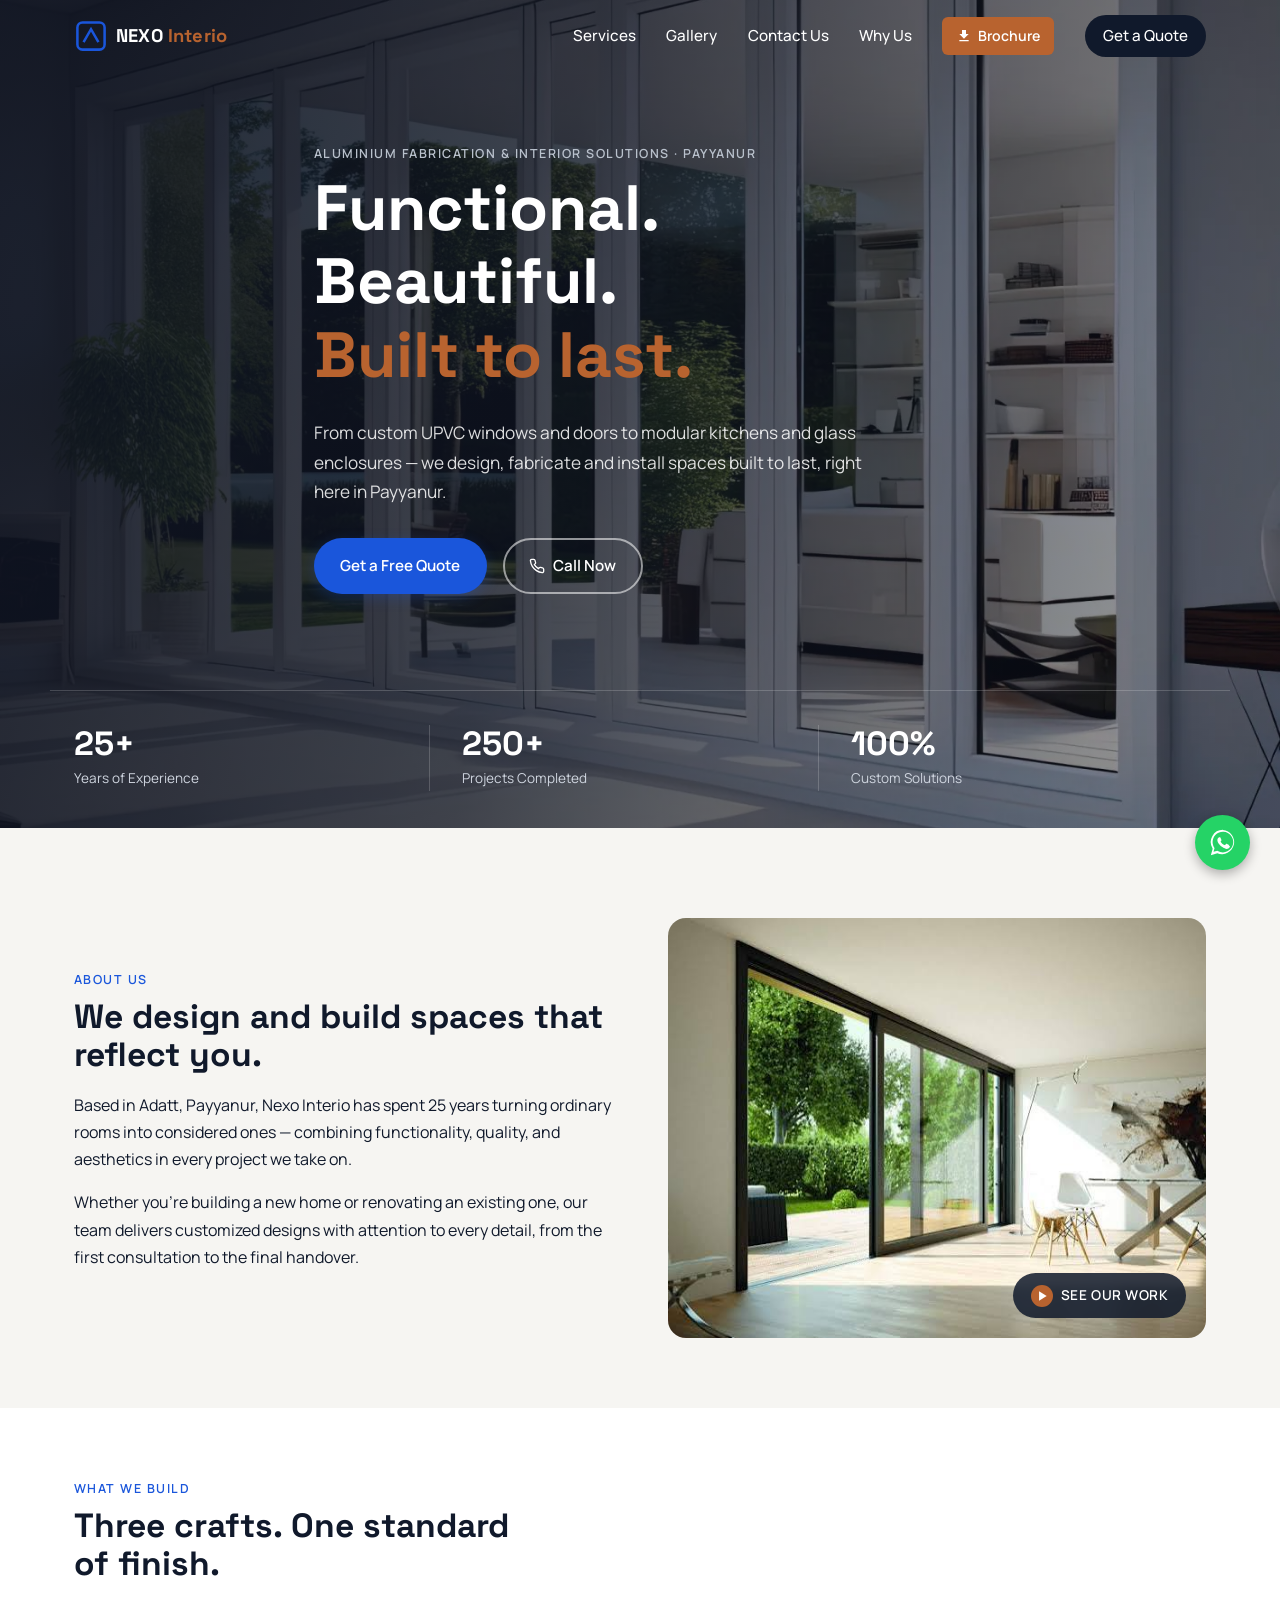
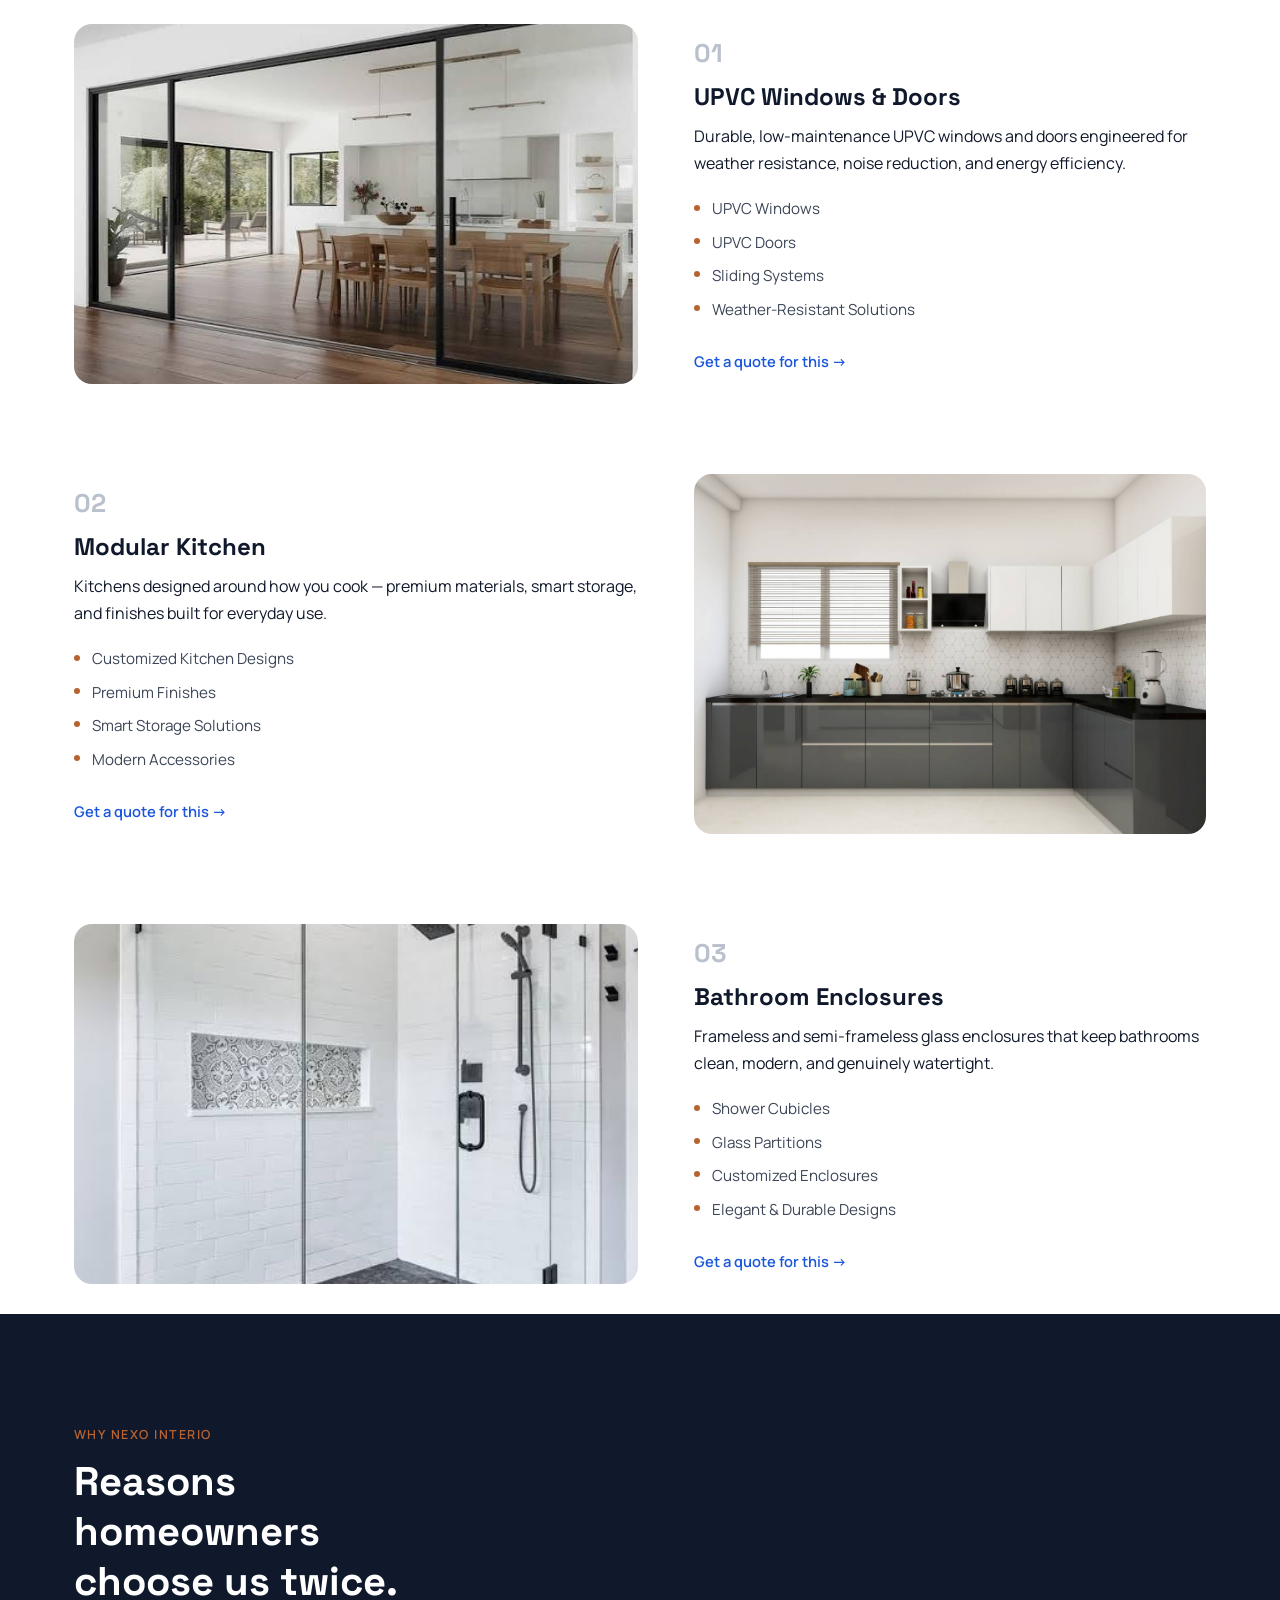
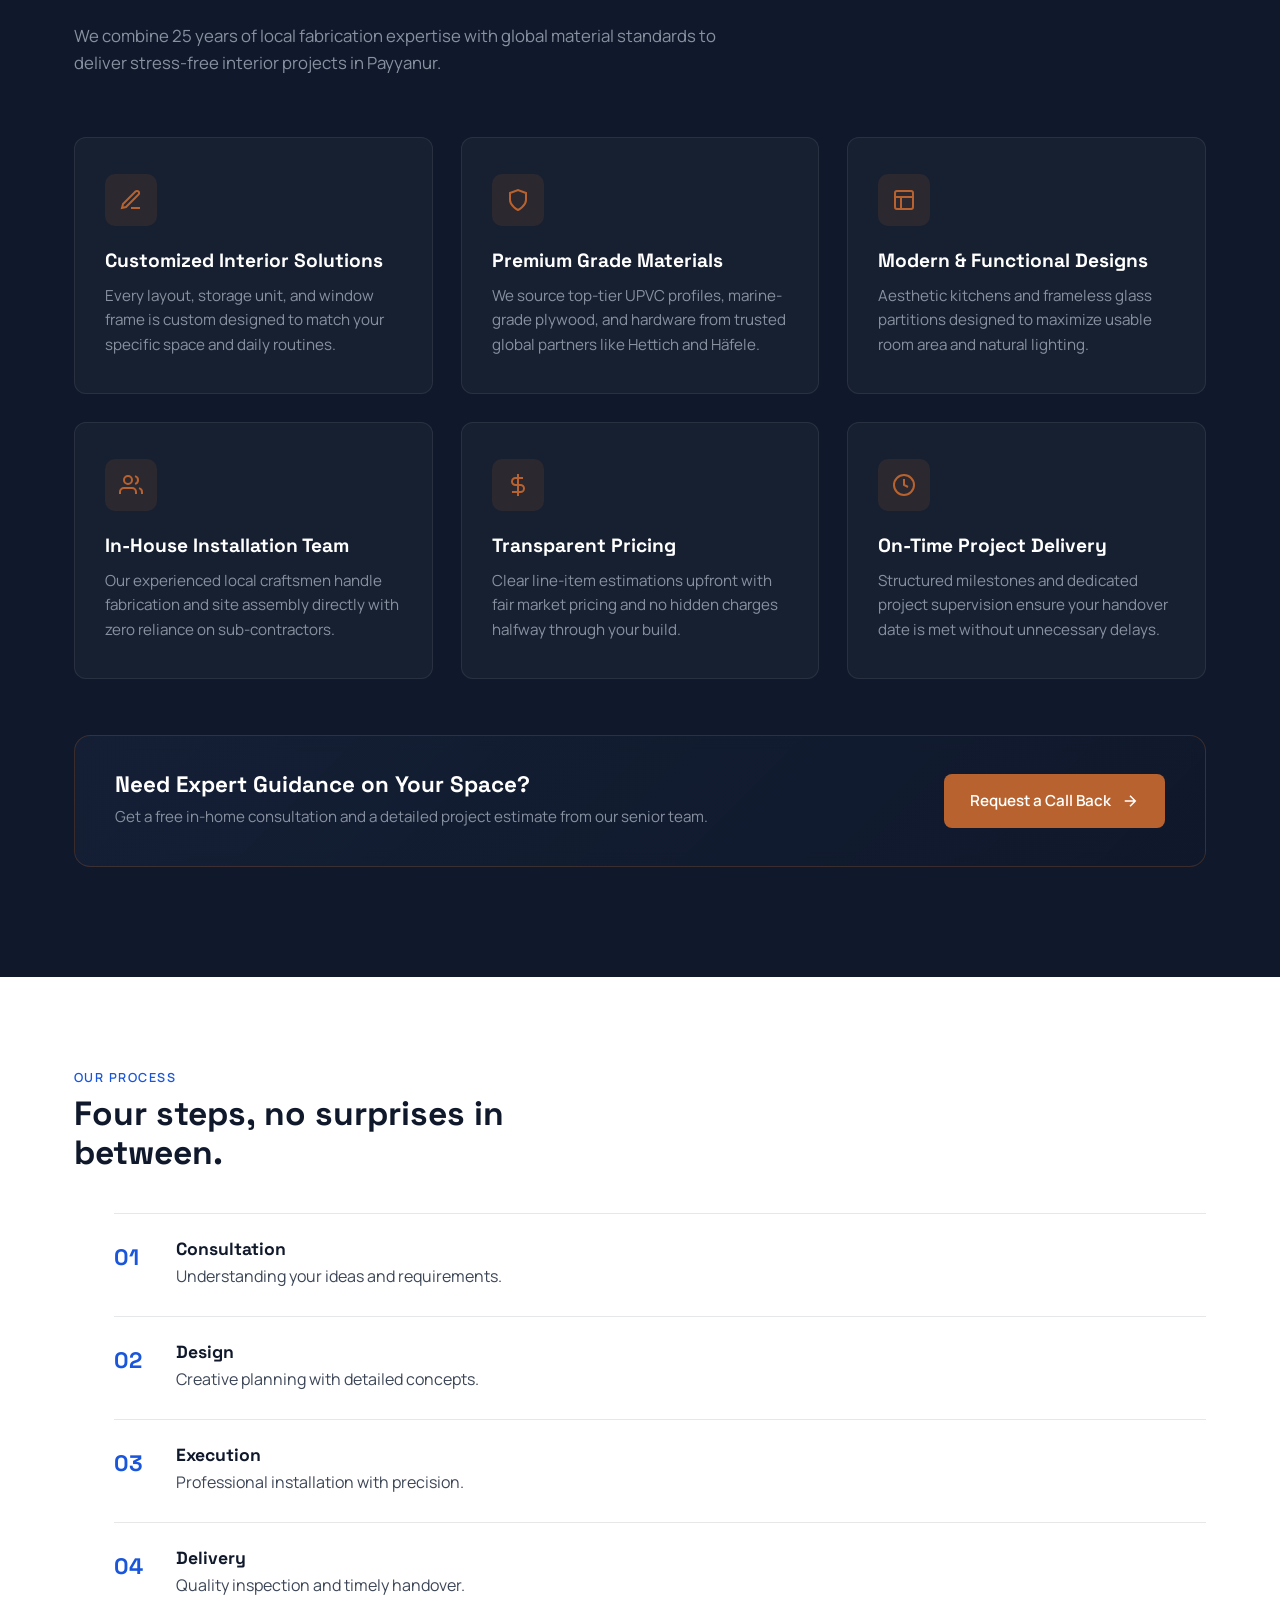
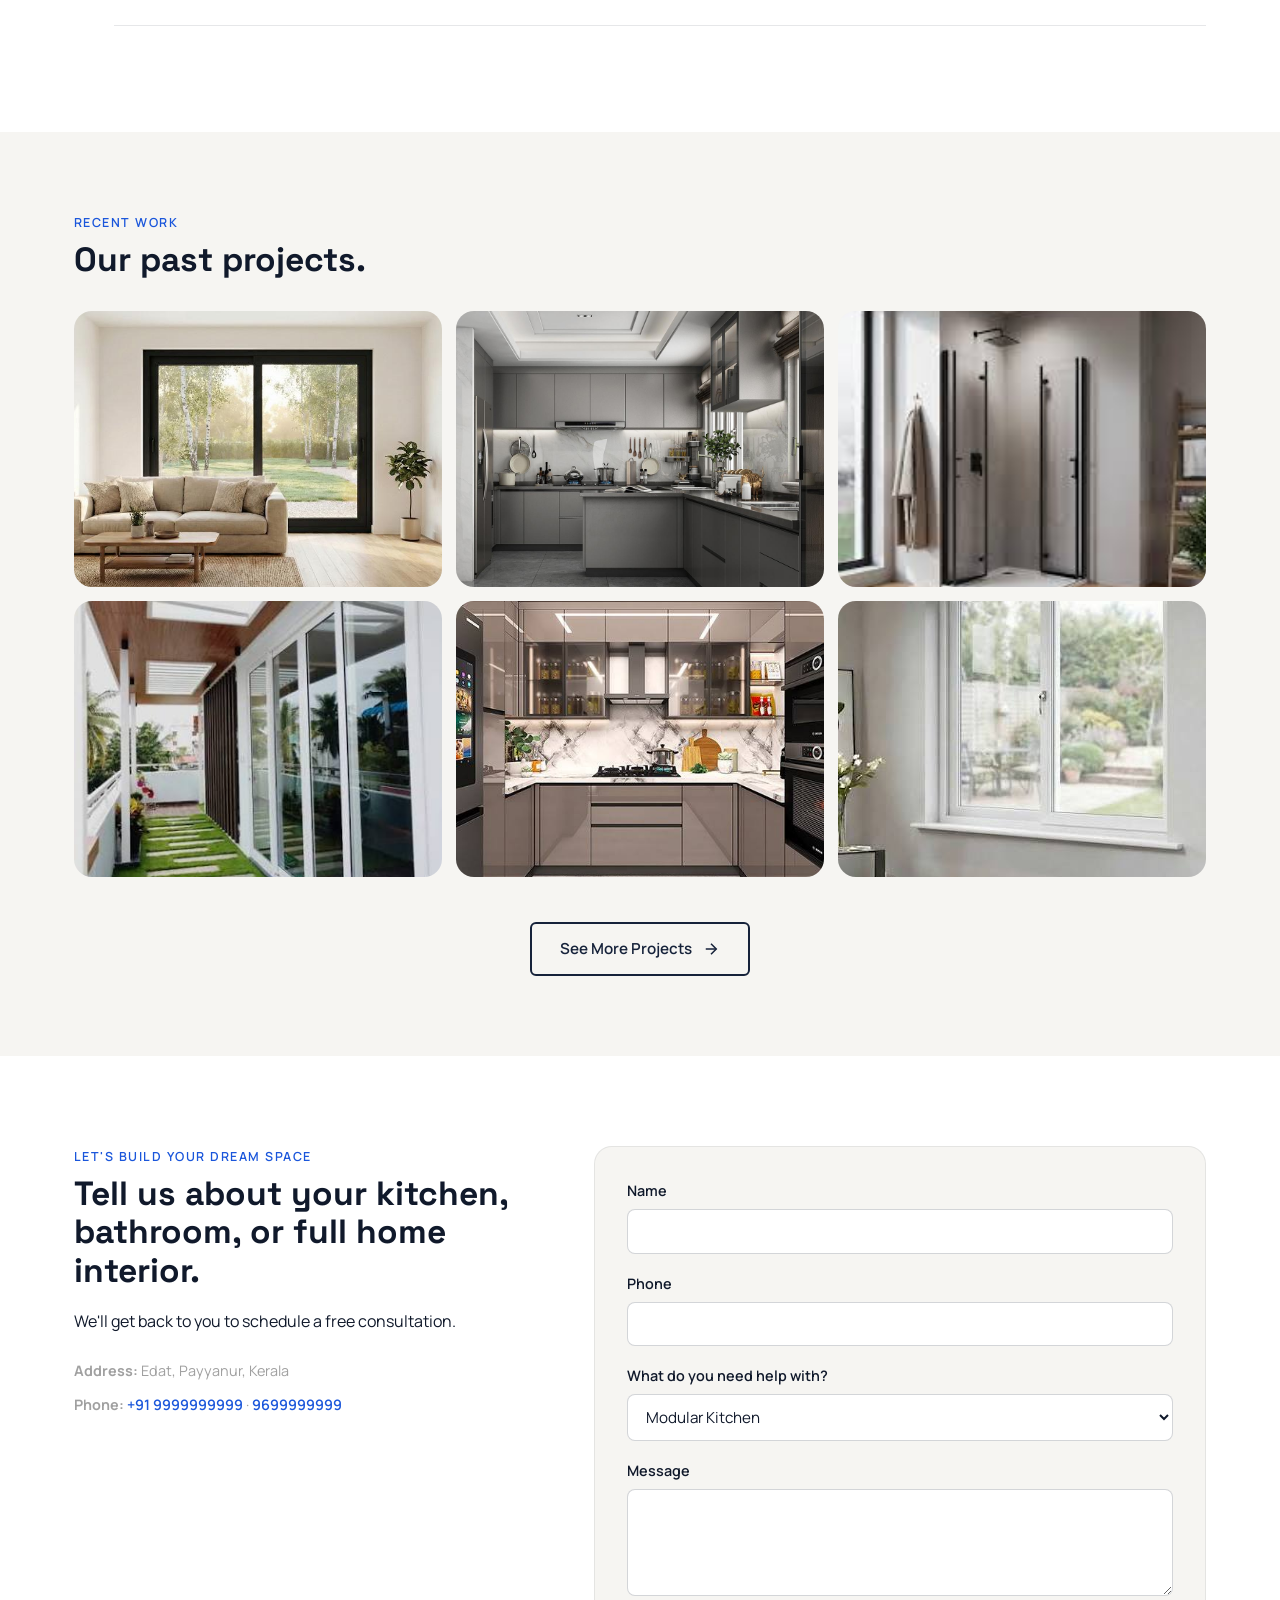
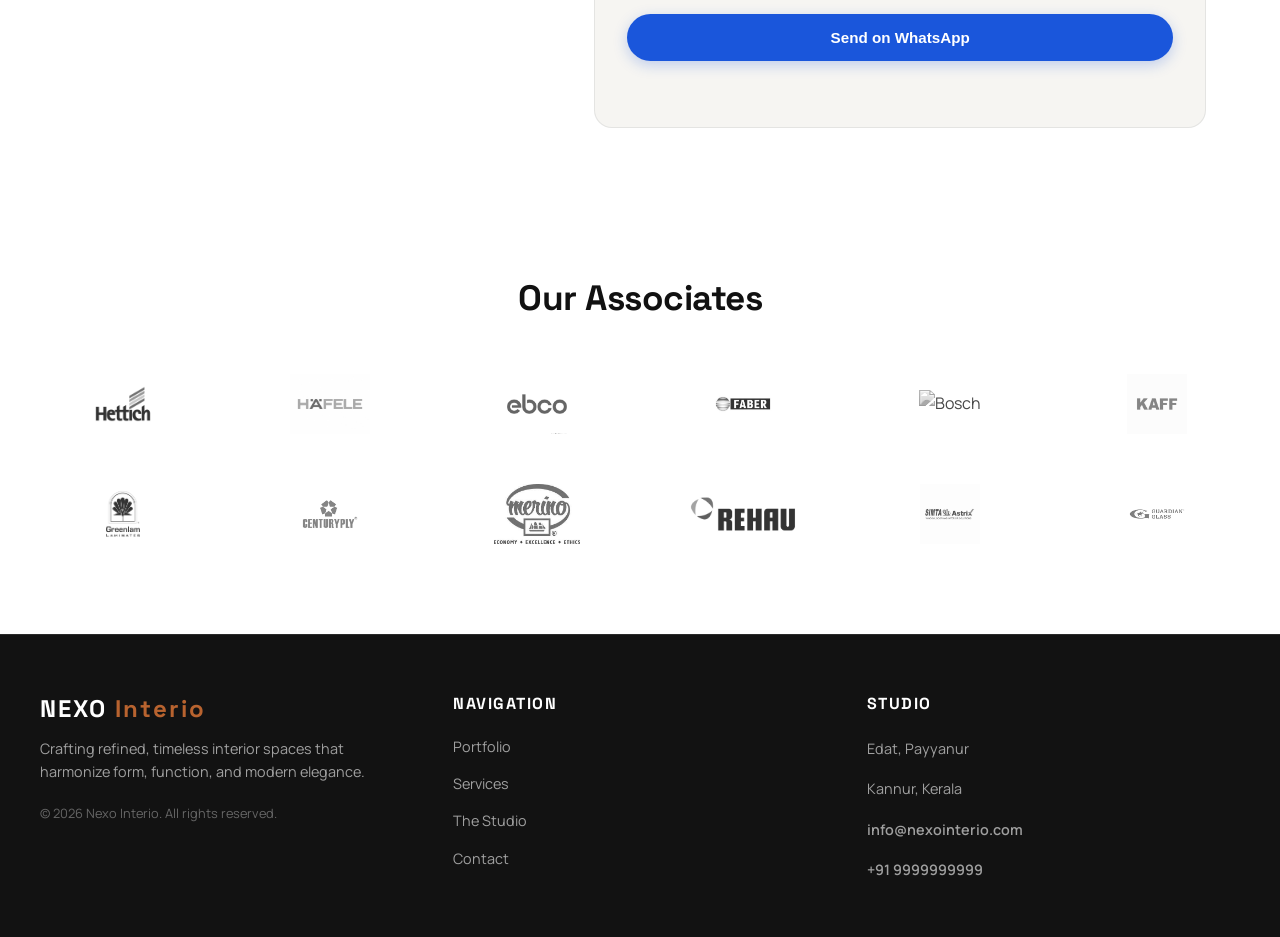
==== commit 4c2654f4: "feat: fixed colour pallette" ====
--- a/index.html
+++ b/index.html
@@ -45,11 +45,10 @@
             </a>
 
             <nav class="main-nav" id="mainNav">
-                <a href="#services">Services</a>
-
+                <a href="service.html">Services</a>
+                <a href="gallery.html">Gallery</a>
+                <a href="contact.html">Contact Us</a>
                 <a href="#why">Why Us</a>
-                <a href="contact.html">Contact Us</a>
-                <a href="gallery.html">Gallery</a>
                 <a href="assets/images/brochure.jpg" download="Nexo-Interio-Brochure" class="nav-brochure">
                     <svg viewBox="0 0 24 24" width="16" height="16" fill="currentColor">
                         <path d="M19 9h-4V3H9v6H5l7 7 7-7zM5 18v2h14v-2H5z" />
@@ -158,7 +157,7 @@
                     </div>
                 </article>
 
-                <!-- Row 2: Text Left (reveal-left), Photo Right (reveal-right) -->
+
                 <article class="build-row build-row--reverse">
                     <div class="build-text reveal-left">
                         <span class="service-index">02</span>
@@ -180,7 +179,7 @@
                     </div>
                 </article>
 
-                <!-- Row 3: Photo Left (reveal-left), Text Right (reveal-right) -->
+
                 <article class="build-row">
                     <div class="build-photo reveal-left">
                         <img src="assets/images/bathroom.jpeg" alt="Frameless glass shower enclosure by Nexo Interio">
--- a/style.css
+++ b/style.css
@@ -1,16 +1,22 @@
+@import url("https://fonts.googleapis.com/css2?family=Space+Grotesk:wght@400;500;600;700&family=Manrope:wght@300;400;500;600;700;800&display=swap");
+
 :root {
     --ink: #10192B;
+    --ink-soft: #16223A;
     --blue: #1A56DB;
     --blue-deep: #0E2A66;
     --silver: #B9C1CC;
+    --silver-dim: #8891A0;
     --paper: #F6F5F2;
     --copper: #B8632F;
-
-    --font-display: 'Archivo', sans-serif;
-    --font-body: 'Inter', sans-serif;
+    --copper-deep: #93501F;
+    --whatsapp: #25D366;
+
+    --font-display: "Space Grotesk", sans-serif;
+    --font-body: "Manrope", sans-serif;
 
     --wrap: 1180px;
-    --radius: 10px;
+    --radius: 18px;
 }
 
 /* --- Reset & Global Base --- */
@@ -31,7 +37,9 @@
     font-family: var(--font-body);
     color: var(--ink);
     background: var(--paper);
-    line-height: 1.55;
+    line-height: 1.7;
+    -webkit-font-smoothing: antialiased;
+    text-rendering: optimizeLegibility;
     overflow-x: hidden;
     max-width: 100%;
 }
@@ -92,7 +100,7 @@
     margin-bottom: 0.6em;
 }
 
-/* --- Scroll Reveal Animations --- */
+
 .reveal {
     opacity: 0;
     transform: translateY(28px);
@@ -137,7 +145,7 @@
     }
 }
 
-/* --- Buttons --- */
+
 .btn {
     display: inline-flex;
     align-items: center;
@@ -184,7 +192,7 @@
     transform: translateY(-2px);
 }
 
-/* --- Site Header & Navigation --- */
+
 .site-header {
     position: fixed;
     top: 0;
@@ -335,7 +343,7 @@
     transform: translateY(-7px) rotate(-45deg);
 }
 
-/* --- Hero Section --- */
+
 .hero {
     position: relative;
     min-height: 92vh;
@@ -409,9 +417,9 @@
 .hero-stats>div {
     flex: 1;
     padding-left: 32px;
-    /* Adds inner spacing from the left line */
+
     padding-right: 32px;
-    /* Adds inner spacing before the right line */
+
     border-right: 1px solid rgba(255, 255, 255, 0.18);
 }
 
@@ -435,7 +443,7 @@
     font-size: 0.85rem;
 }
 
-/* --- Page Banner --- */
+
 .page-banner {
     padding: 120px 0 60px;
     background-color: #111111;
@@ -462,7 +470,6 @@
     color: #111111;
 }
 
-/* --- About Section --- */
 .about {
     padding: 90px 0 70px;
 }
@@ -535,7 +542,7 @@
     color: var(--copper);
 }
 
-/* --- Services / What We Build --- */
+
 .services {
     padding: 70px 0 30px;
     background: #fff;
@@ -633,7 +640,7 @@
     border-color: var(--blue);
 }
 
-/* --- Why Choose Us --- */
+
 .why {
     padding: 80px 0;
     background: var(--ink);
@@ -679,7 +686,7 @@
     background: var(--copper);
 }
 
-/* --- Process Section --- */
+
 .process {
     padding: 90px 0;
     background: #fff;
@@ -732,7 +739,7 @@
     color: #3c4657;
 }
 
-/* --- Video Works Section --- */
+
 .video-works-section {
     padding: 80px 0;
     background-color: #f9f9f9;
@@ -784,7 +791,7 @@
     color: #666;
 }
 
-/* --- Gallery Sections --- */
+
 .gallery,
 .photo-gallery-section {
     padding: 80px 0;
@@ -865,7 +872,7 @@
     opacity: 1;
 }
 
-/* --- Contact Section & Form --- */
+
 .contact {
     padding: 90px 0;
     background: #fff;
@@ -941,7 +948,7 @@
     margin: 0;
 }
 
-/* --- Our Associates Section --- */
+
 .associates-section {
     background-color: #ffffff;
     padding: 60px 20px 80px;
@@ -992,7 +999,7 @@
     transform: scale(1.05);
 }
 
-/* --- Footer --- */
+
 .site-footer {
     background-color: #121212;
     color: #e0e0e0;
@@ -1075,14 +1082,14 @@
     color: #a0a0a0;
 }
 
-/* --- Floating WhatsApp CTA --- */
+
 .whatsapp-float {
     position: fixed;
     bottom: 30px;
     right: 30px;
     width: 55px;
     height: 55px;
-    background-color: #25d366;
+    background-color: var(--whatsapp);
     color: #ffffff;
     border-radius: 50%;
     display: flex;
@@ -1104,7 +1111,6 @@
     fill: #ffffff;
 }
 
-/* --- Consolidated Media Queries --- */
 @media (max-width: 900px) {
 
     .about-grid,
@@ -1343,7 +1349,7 @@
 
 /* Why Us Section */
 .why {
-    background-color: #0c1322;
+    background-color: var(--ink);
     color: #ffffff;
     padding: 110px 0;
 }
@@ -1355,7 +1361,7 @@
 }
 
 .why-header .eyebrow {
-    color: #3b82f6;
+    color: var(--copper);
     margin-bottom: 12px;
 }
 
@@ -1368,7 +1374,7 @@
 }
 
 .why-intro {
-    color: #94a3b8;
+    color: var(--silver-dim);
     font-size: 1.05rem;
     line-height: 1.6;
 }
@@ -1393,7 +1399,7 @@
 .why-card:hover {
     transform: translateY(-8px);
     background: rgba(255, 255, 255, 0.06);
-    border-color: rgba(59, 130, 246, 0.4);
+    border-color: rgba(184, 99, 47, 0.4);
     box-shadow: 0 16px 32px rgba(0, 0, 0, 0.25);
 }
 
@@ -1401,8 +1407,8 @@
     width: 52px;
     height: 52px;
     border-radius: 10px;
-    background: rgba(59, 130, 246, 0.12);
-    color: #3b82f6;
+    background: rgba(184, 99, 47, 0.12);
+    color: var(--copper);
     display: flex;
     align-items: center;
     justify-content: center;
@@ -1412,7 +1418,7 @@
 
 .why-card:hover .why-icon {
     transform: scale(1.08);
-    background: rgba(59, 130, 246, 0.22);
+    background: rgba(184, 99, 47, 0.22);
 }
 
 .why-card h3 {
@@ -1423,18 +1429,18 @@
 }
 
 .why-card p {
-    color: #94a3b8;
+    color: var(--silver-dim);
     font-size: 0.95rem;
     line-height: 1.6;
     margin: 0;
 }
 
-/* Call Request Banner */
+
 .why-cta-banner {
     margin-top: 56px;
     padding: 36px 40px;
-    background: linear-gradient(135deg, rgba(30, 41, 59, 0.7) 0%, rgba(15, 23, 42, 0.9) 100%);
-    border: 1px solid rgba(59, 130, 246, 0.25);
+    background: linear-gradient(135deg, rgba(22, 34, 58, 0.7) 0%, rgba(16, 25, 43, 0.9) 100%);
+    border: 1px solid rgba(184, 99, 47, 0.25);
     border-radius: 16px;
     display: flex;
     align-items: center;
@@ -1451,18 +1457,18 @@
 }
 
 .cta-banner-content p {
-    color: #94a3b8;
+    color: var(--silver-dim);
     font-size: 0.95rem;
     margin: 0;
 }
 
-/* Pulsing Animated Button */
+
 .btn-call-pulse {
     display: inline-flex;
     align-items: center;
     gap: 10px;
     padding: 14px 26px;
-    background-color: #3b82f6;
+    background-color: var(--copper);
     color: #ffffff;
     font-weight: 600;
     font-size: 0.95rem;
@@ -1475,11 +1481,11 @@
 }
 
 .btn-call-pulse:hover {
-    background-color: #2563eb;
+    background-color: var(--copper-deep);
     transform: translateY(-2px);
     animation: none;
-    /* Smooth hover transition takes over */
-    box-shadow: 0 10px 20px -5px rgba(59, 130, 246, 0.5);
+
+    box-shadow: 0 10px 20px -5px rgba(184, 99, 47, 0.5);
 }
 
 .btn-call-pulse svg {
@@ -1490,22 +1496,22 @@
     transform: translateX(4px);
 }
 
-/* Continuous Subtle Pulsing Animation */
+
 @keyframes pulse-glow {
     0% {
-        box-shadow: 0 0 0 0 rgba(59, 130, 246, 0.6);
+        box-shadow: 0 0 0 0 rgba(184, 99, 47, 0.6);
     }
 
     70% {
-        box-shadow: 0 0 0 14px rgba(59, 130, 246, 0);
+        box-shadow: 0 0 0 14px rgba(184, 99, 47, 0);
     }
 
     100% {
-        box-shadow: 0 0 0 0 rgba(59, 130, 246, 0);
-    }
-}
-
-/* Mobile Responsiveness */
+        box-shadow: 0 0 0 0 rgba(184, 99, 47, 0);
+    }
+}
+
+
 @media (max-width: 768px) {
     .why-cta-banner {
         flex-direction: column;
@@ -1519,41 +1525,9 @@
     }
 }
 
-/* ==========================================================================
-   CONTACT PAGE STYLES
-   ========================================================================== */
-
-/* Page Hero Banner */
-.page-hero {
-    background: linear-gradient(rgba(12, 19, 34, 0.85), rgba(12, 19, 34, 0.95)),
-        url('https://images.unsplash.com/photo-1618221195710-dd6b41faaea6?auto=format&fit=crop&w=1600&q=80') center/cover;
-    padding: 100px 0 60px;
-    text-align: center;
-    border-bottom: 1px solid rgba(255, 255, 255, 0.08);
-}
-
-.page-hero h1 {
-    font-size: 2.8rem;
-    font-weight: 800;
-    color: #ffffff;
-    letter-spacing: 2px;
-    margin-bottom: 12px;
-}
-
-.page-hero .breadcrumbs {
-    font-size: 0.85rem;
-    color: #94a3b8;
-    letter-spacing: 1px;
-}
-
-.page-hero .breadcrumbs a {
-    color: #3b82f6;
-    text-decoration: none;
-}
-
-/* Contact Grid Section */
+
 .contact-section {
-    background-color: #0c1322;
+    background-color: var(--ink);
     padding: 80px 0;
 }
 
@@ -1563,7 +1537,7 @@
     gap: 50px;
 }
 
-/* Contact Info Card */
+
 .contact-info h2,
 .contact-form-wrap h2 {
     font-size: 1.8rem;
@@ -1581,7 +1555,7 @@
 
 .info-card h3 {
     font-size: 0.9rem;
-    color: #3b82f6;
+    color: var(--copper);
     letter-spacing: 1.5px;
     margin-bottom: 16px;
 }
@@ -1606,7 +1580,6 @@
     font-size: 1.2rem;
 }
 
-/* Contact Form */
 .contact-form {
     display: flex;
     flex-direction: column;
@@ -1626,7 +1599,7 @@
     background: #ffffff;
     border: 1px solid transparent;
     border-radius: 6px;
-    color: #0f172a;
+    color: var(--ink);
     font-size: 0.95rem;
     outline: none;
     transition: border-color 0.3s ease, box-shadow 0.3s ease;
@@ -1634,8 +1607,8 @@
 
 .form-group input:focus,
 .form-group textarea:focus {
-    border-color: #3b82f6;
-    box-shadow: 0 0 0 3px rgba(59, 130, 246, 0.25);
+    border-color: var(--copper);
+    box-shadow: 0 0 0 3px rgba(184, 99, 47, 0.25);
 }
 
 .btn-submit {
@@ -1644,7 +1617,7 @@
     justify-content: center;
     gap: 10px;
     padding: 15px 32px;
-    background-color: #3b82f6;
+    background-color: var(--copper);
     color: #ffffff;
     font-weight: 600;
     font-size: 0.95rem;
@@ -1656,15 +1629,13 @@
 }
 
 .btn-submit:hover {
-    background-color: #2563eb;
+    background-color: var(--copper-deep);
     transform: translateY(-2px);
 }
 
-/* Map Section */
 .map-section {
     line-height: 0;
     filter: grayscale(20%) invert(90%) hue-rotate(180deg);
-    /* Modern dark map aesthetic */
     opacity: 0.9;
     transition: filter 0.3s ease, opacity 0.3s ease;
 }
@@ -1674,7 +1645,7 @@
     opacity: 1;
 }
 
-/* Responsive Layout */
+
 @media (max-width: 868px) {
     .contact-grid {
         grid-template-columns: 1fr;
@@ -1689,35 +1660,7 @@
     }
 }
 
-/* --- Page Hero Banner --- */
-.page-hero {
-    background: linear-gradient(rgba(12, 19, 34, 0.85), rgba(12, 19, 34, 0.95)),
-        url('https://images.unsplash.com/photo-1618221195710-dd6b41faaea6?auto=format&fit=crop&w=1600&q=80') center/cover;
-    padding: 100px 0 60px;
-    text-align: center;
-    border-bottom: 1px solid rgba(255, 255, 255, 0.08);
-}
-
-.page-hero h1 {
-    font-size: 2.8rem;
-    font-weight: 800;
-    color: #ffffff;
-    letter-spacing: 2px;
-    margin-bottom: 12px;
-}
-
-.page-hero .breadcrumbs {
-    font-size: 0.85rem;
-    color: #94a3b8;
-    letter-spacing: 1px;
-}
-
-.page-hero .breadcrumbs a {
-    color: #3b82f6;
-    text-decoration: none;
-}
-
-/* --- Video Works Section --- */
+
 .video-works-section {
     padding: 80px 0;
     background-color: #f9f9f9;
@@ -1739,7 +1682,6 @@
 .video-wrapper {
     position: relative;
     padding-bottom: 56.25%;
-    /* 16:9 Aspect Ratio */
     height: 0;
     background-color: #000;
 }
@@ -1768,7 +1710,7 @@
     color: #666;
 }
 
-/* --- Gallery Grid Layout & Overlays --- */
+
 .photo-gallery-section {
     padding: 80px 0;
     background: #f4f5f7;
@@ -1809,7 +1751,7 @@
 .gallery-overlay {
     position: absolute;
     inset: 0;
-    background: linear-gradient(to top, rgba(12, 19, 34, 0.85) 0%, rgba(12, 19, 34, 0.2) 60%, transparent 100%);
+    background: linear-gradient(to top, rgba(16, 25, 43, 0.85) 0%, rgba(16, 25, 43, 0.2) 60%, transparent 100%);
     display: flex;
     flex-direction: column;
     justify-content: flex-end;
@@ -1826,7 +1768,7 @@
 
 .gallery-overlay .zoom-hint {
     font-size: 0.82rem;
-    color: #94a3b8;
+    color: var(--silver-dim);
     margin-top: 4px;
     font-weight: 500;
 }
@@ -1835,7 +1777,7 @@
     opacity: 1;
 }
 
-/* --- Lightbox Modal Overlay --- */
+
 .lightbox-modal {
     position: fixed;
     inset: 0;
@@ -1894,10 +1836,12 @@
 }
 
 .lightbox-close:hover {
-    color: #3b82f6;
-}
-
-/* --- Gallery Media Queries --- */
+    color: var(--copper);
+}
+
+
+
+
 @media (max-width: 900px) {
     .gallery-grid-custom {
         grid-template-columns: repeat(2, 1fr);
@@ -1910,12 +1854,12 @@
     }
 }
 
-/* --- Header Brochure Button --- */
+
 .nav-brochure {
     display: inline-flex;
     align-items: center;
     gap: 0.4em;
-    background: #16a34a;
+    background: var(--copper);
     color: #ffffff !important;
     padding: 0.5em 1em;
     border-radius: 6px;
@@ -1926,7 +1870,7 @@
 }
 
 .nav-brochure:hover {
-    background: #15803d;
+    background: var(--copper-deep);
     transform: translateY(-1px);
 }
 
@@ -1934,7 +1878,7 @@
     color: #ffffff !important;
 }
 
-/* --- Brochure Section Styles --- */
+
 .brochure-section {
     padding: 70px 0;
     background-color: #ffffff;
@@ -1970,7 +1914,7 @@
     margin-top: 35px;
 }
 
-/* --- Brochure Responsive Styles --- */
+
 @media (max-width: 768px) {
     .brochure-grid {
         grid-template-columns: 1fr;
@@ -1992,8 +1936,8 @@
     gap: 10px;
     padding: 12px 28px;
     background-color: transparent;
-    color: #1e293b;
-    border: 2px solid #1e293b;
+    color: var(--ink-soft);
+    border: 2px solid var(--ink-soft);
     border-radius: 6px;
     font-weight: 600;
     font-size: 0.95rem;
@@ -2002,7 +1946,7 @@
 }
 
 .btn-see-more:hover {
-    background-color: #1e293b;
+    background-color: var(--ink-soft);
     color: #ffffff;
     transform: translateY(-2px);
 }
@@ -2013,4 +1957,174 @@
 
 .btn-see-more:hover svg {
     transform: translateX(4px);
+}
+
+
+
+
+
+/* --- Services Page Dark Theme & Layout --- */
+
+/* Page Hero Banner */
+.page-hero {
+    position: relative;
+    padding: 140px 0 70px;
+    background: linear-gradient(rgba(16, 25, 43, 0.88), rgba(16, 25, 43, 0.95)),
+        url('https://images.unsplash.com/photo-1618221195710-dd6b41faaea6?auto=format&fit=crop&w=1600&q=80') center/cover no-repeat;
+    text-align: center;
+    border-bottom: 1px solid rgba(255, 255, 255, 0.08);
+}
+
+.page-hero h1 {
+    font-size: clamp(2.2rem, 5vw, 3.2rem);
+    font-weight: 800;
+    color: #ffffff;
+    letter-spacing: 2px;
+    margin: 10px 0 12px;
+}
+
+.page-hero .sub-title {
+    color: var(--copper);
+    font-size: 0.85rem;
+    font-weight: 700;
+    letter-spacing: 2px;
+    text-transform: uppercase;
+}
+
+.page-hero .breadcrumbs {
+    font-size: 0.85rem;
+    color: var(--silver-dim);
+    letter-spacing: 1.5px;
+    font-weight: 600;
+}
+
+.page-hero .breadcrumbs a {
+    color: var(--copper);
+    text-decoration: none;
+}
+
+/* Main Container Section */
+.services-detail-section {
+    padding: 90px 0;
+    background-color: var(--ink);
+    color: #ffffff;
+}
+
+/* Alternating Row Layout */
+.service-row {
+    display: grid;
+    grid-template-columns: 1fr 1fr;
+    gap: 60px;
+    align-items: center;
+    margin-bottom: 100px;
+}
+
+.service-row:last-child {
+    margin-bottom: 0;
+}
+
+.service-row.reverse .service-media {
+    order: 2;
+}
+
+.service-row.reverse .service-content {
+    order: 1;
+}
+
+/* Media Cards */
+.service-media {
+    width: 100%;
+    height: 380px;
+    border-radius: 16px;
+    overflow: hidden;
+    background-color: rgba(255, 255, 255, 0.03);
+    border: 1px solid rgba(255, 255, 255, 0.08);
+    box-shadow: 0 20px 40px rgba(0, 0, 0, 0.4);
+}
+
+.service-media img {
+    width: 100%;
+    height: 100%;
+    object-fit: cover;
+    display: block;
+    transition: transform 0.5s ease;
+}
+
+.service-media:hover img {
+    transform: scale(1.04);
+}
+
+/* Typography & Content Elements */
+.service-badge {
+    display: inline-block;
+    font-size: 0.75rem;
+    font-weight: 700;
+    letter-spacing: 1.5px;
+    color: var(--copper);
+    background: rgba(184, 99, 47, 0.12);
+    border: 1px solid rgba(184, 99, 47, 0.25);
+    padding: 6px 14px;
+    border-radius: 6px;
+    margin-bottom: 16px;
+}
+
+.service-content h2 {
+    font-size: 2.2rem;
+    font-weight: 700;
+    color: #ffffff;
+    margin-bottom: 16px;
+}
+
+.service-content p {
+    color: var(--silver-dim);
+    font-size: 1rem;
+    line-height: 1.7;
+    margin-bottom: 24px;
+}
+
+.service-features {
+    list-style: none;
+    padding: 0;
+    margin: 0 0 32px 0;
+}
+
+.service-features li {
+    position: relative;
+    padding-left: 28px;
+    margin-bottom: 12px;
+    color: #cbd5e1;
+    font-size: 0.95rem;
+    font-weight: 500;
+}
+
+.service-features li::before {
+    content: "✓";
+    position: absolute;
+    left: 0;
+    top: 0;
+    color: var(--copper);
+    font-weight: 800;
+}
+
+/* Mobile Responsiveness */
+@media (max-width: 868px) {
+
+    .service-row,
+    .service-row.reverse {
+        grid-template-columns: 1fr;
+        gap: 35px;
+        margin-bottom: 70px;
+    }
+
+    .service-row.reverse .service-media {
+        order: 1;
+    }
+
+    .service-row.reverse .service-content {
+        order: 2;
+    }
+
+    .service-media {
+        height: 280px;
+    }
 }
